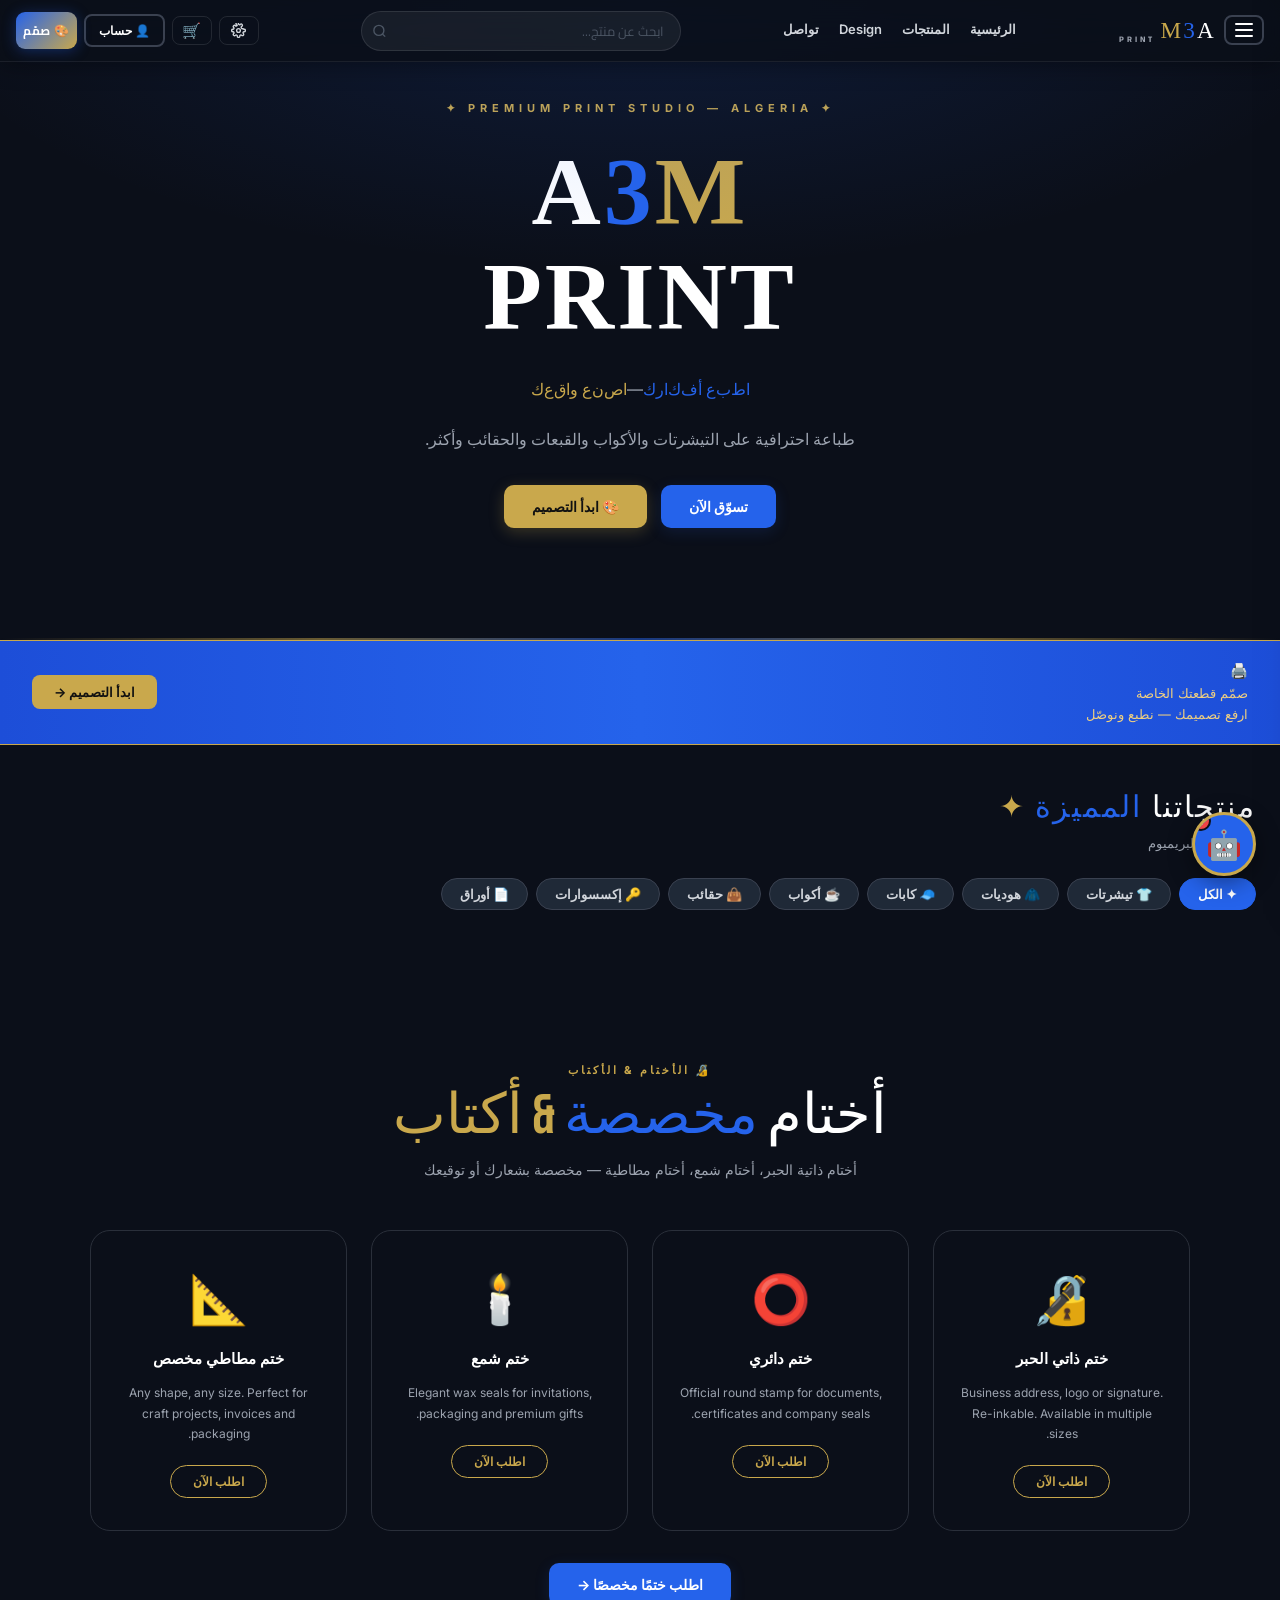
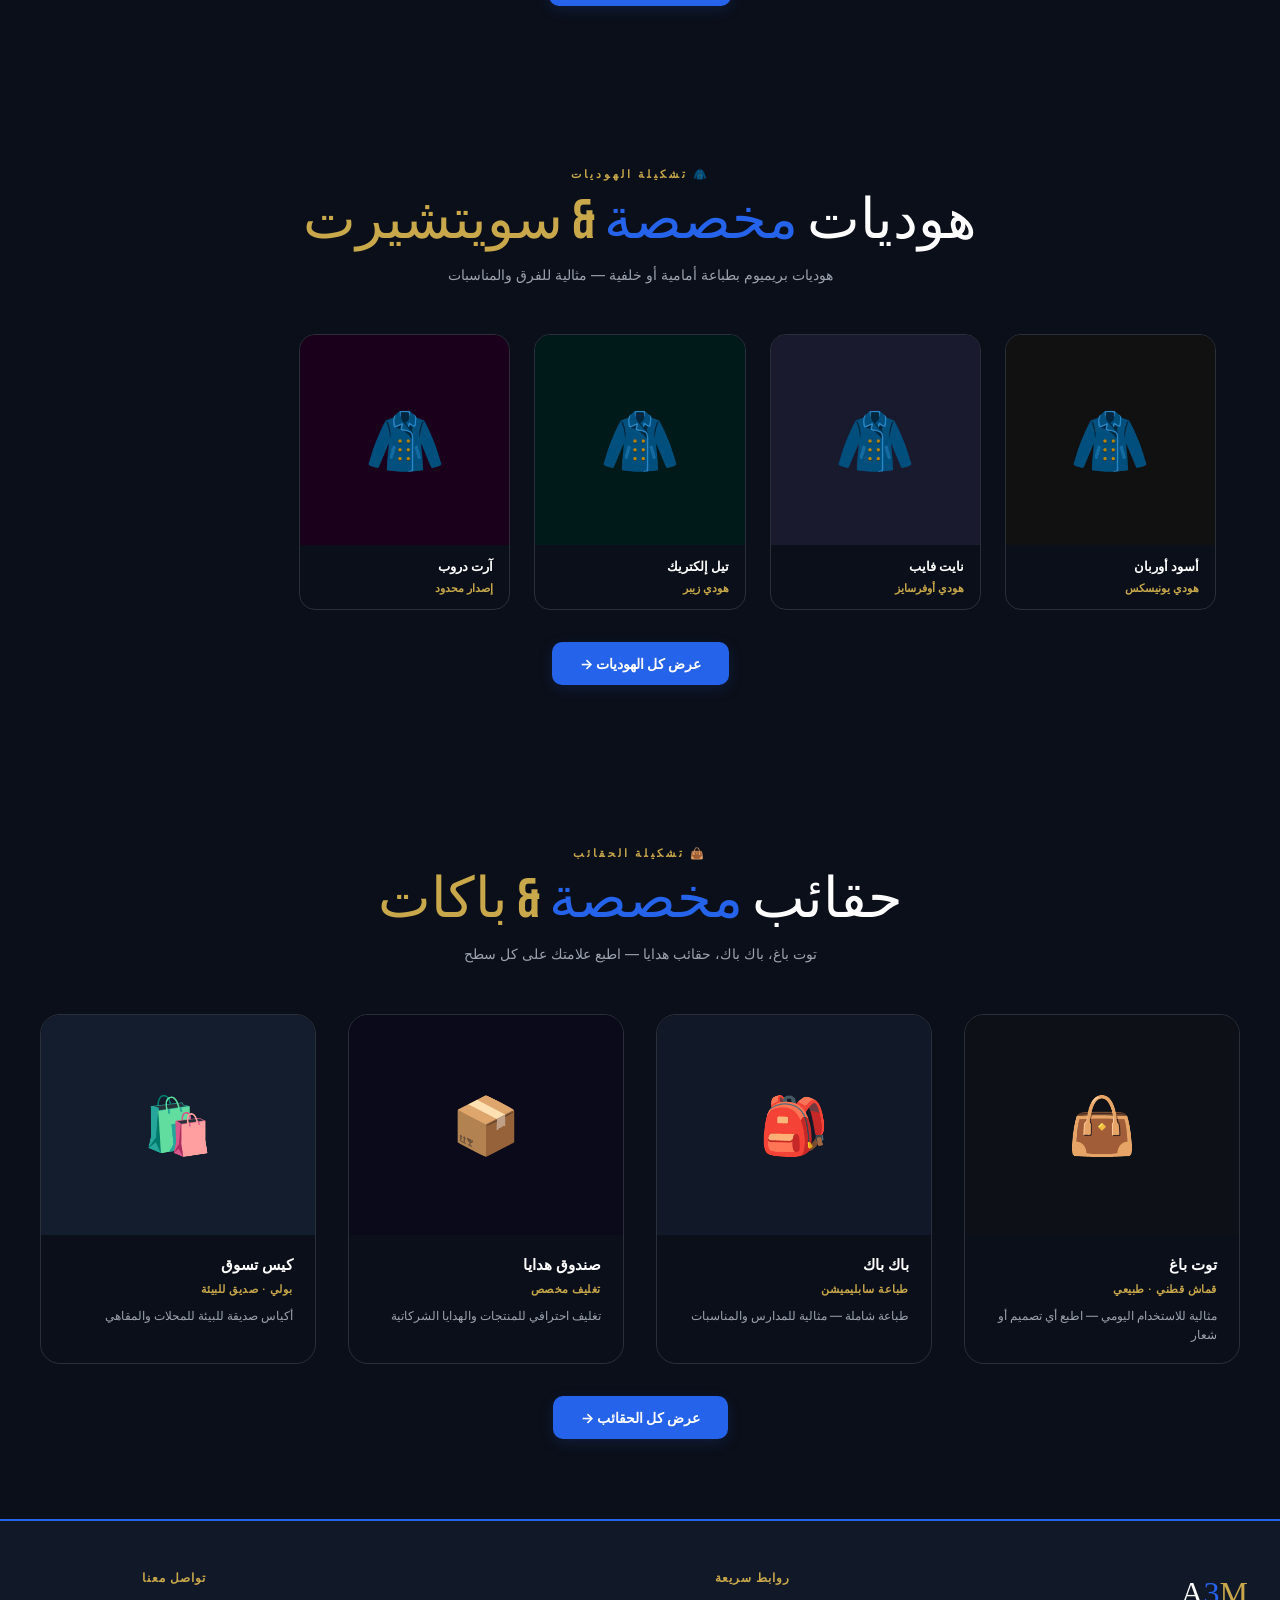
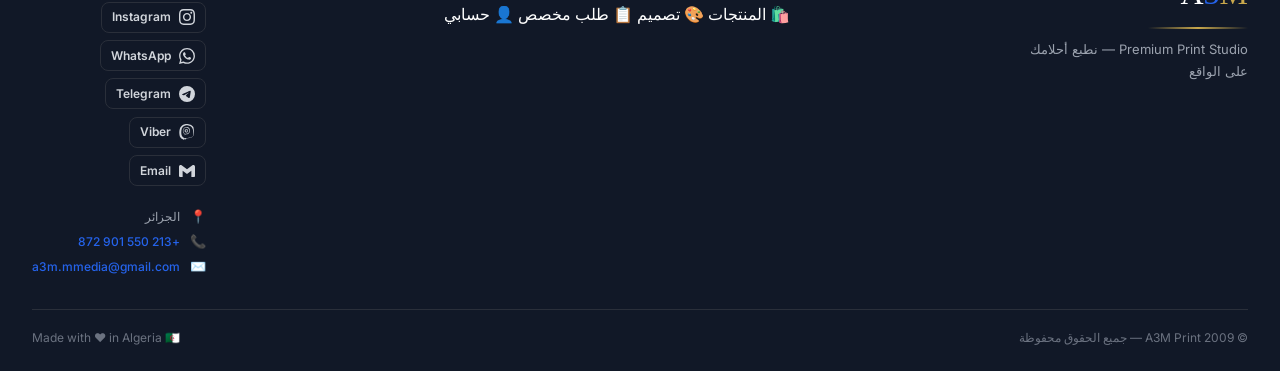
==== V4/index.html @ 3772b7a4 "Add files via upload" ====
<!DOCTYPE html>
<html lang="ar" dir="rtl">
<head>
  <meta charset="UTF-8"/>
  <meta name="viewport" content="width=device-width, initial-scale=1.0"/>
  <meta name="description" content="A3M Print — أفضل مطبعة في الجزائر. طباعة على تيشرتات، أكواب، قبعات، وأكثر."/>
  <meta name="theme-color" content="#0b0f19"/>

  <title>A3M Print — Print Your Ideas</title>

  <!-- Fonts -->
  <link rel="preconnect" href="https://fonts.googleapis.com"/>
  <link rel="preconnect" href="https://fonts.gstatic.com" crossorigin/>
  <link href="https://fonts.googleapis.com/css2?family=Permanent+Marker&family=Cairo:wght@400;600;700;900&family=Inter:wght@400;500;600;700&family=Bebas+Neue&family=Pacifico&family=Dancing+Script:wght@700&family=Orbitron:wght@700&display=swap" rel="stylesheet"/>

  <!-- Styles -->
  <link rel="stylesheet" href="./styles/index.css"/>

  <!-- Critical: apply saved theme before paint to avoid flash -->
  <script>
    (function(){
      var t = localStorage.getItem("a3m_theme") || "blue-dark";
      document.documentElement.className = t;
      document.body && (document.body.className = t);
      document.addEventListener("DOMContentLoaded", function(){
        document.body.className = t;
      });
    })();
  </script>
</head>
<body class="blue-dark">

<!-- ===== OVERLAYS ===== -->
<div class="sidebar-overlay" id="sidebarOverlay" onclick="closeSidebar()"></div>
<div class="cart-overlay"    id="cartOverlay"    onclick="closeCart()"></div>

<div class="ps-overlay" id="psOverlay">
  <div class="ps-topbar">
    <button class="ps-back-home" onclick="closeProductSelector()" title="رجوع للصفحة الرئيسية">
      <svg width="14" height="14" viewBox="0 0 24 24" fill="none" stroke="currentColor" stroke-width="2.5"><path d="M19 12H5M12 5l-7 7 7 7"/></svg>
      رجوع
    </button>
    <div class="ps-logo">A<span class="r">3</span>M Studio</div>
    <div class="ps-breadcrumb" id="psBreadcrumb"></div>
    <button class="ps-close" onclick="closeProductSelector()">✕</button>
  </div>
  <div class="ps-body">

    <!-- SCREEN 0: Mode -->
    <div id="ps-s0" class="ps-screen active">
      <button class="ps-back" onclick="closeProductSelector()">← رجوع للمتجر</button>
      <div class="ps-title">كيف تريد <span>أن تبدأ؟</span></div>
      <div class="ps-sub">اختر طريقتك في التصميم</div>
      <div class="ps-mode-grid">
        <div class="ps-mode-card" onclick="psPickMode('template')">
          <div class="ps-mc-badge">⚡ الأسرع</div>
          <div class="ps-mc-img-wrap">
            <img src="Assets/images/caps/white_cap_model1.jpg" alt="قوالب جاهزة" class="ps-mc-img" onerror="this.style.display='none';this.nextElementSibling.style.display='block'"/>
            <span class="ps-mc-icon ps-mc-icon-fallback" style="display:none">🎨</span>
          </div>
          <div class="ps-mc-title">قوالب جاهزة</div>
          <div class="ps-mc-desc">ابدأ من تصميم احترافي جاهز وخصّصه كيف تريد بسهولة</div>
        </div>
        <div class="ps-mode-card scratch" onclick="psPickMode('scratch')">
          <div class="ps-mc-img-wrap">
            <img src="Assets/images/mugs/white_mug.jpg" alt="من الصفر" class="ps-mc-img" onerror="this.style.display='none';this.nextElementSibling.style.display='block'"/>
            <span class="ps-mc-icon ps-mc-icon-fallback" style="display:none">✏️</span>
          </div>
          <div class="ps-mc-title">من الصفر</div>
          <div class="ps-mc-desc">تحكم كامل بأبعاد اللوحة وكل تفاصيلها — مثل Illustrator</div>
        </div>
      </div>
    </div>

    <!-- SCREEN 1: Category -->
    <div id="ps-s1" class="ps-screen">
      <button class="ps-back" onclick="psGoBack()">← رجوع</button>
      <div class="ps-title" id="ps-s1-title">اختر <span>التصنيف</span></div>
      <div class="ps-sub" id="ps-s1-sub">اختر نوع المنتج الذي تريد تصميمه</div>
      <div class="ps-cat-grid" id="psCatGrid"></div>
    </div>

    <!-- SCREEN 2: Sub-category -->
    <div id="ps-s2" class="ps-screen">
      <button class="ps-back" onclick="psGoBack()">← رجوع</button>
      <div class="ps-title" id="ps-s2-title">اختر <span>النوع</span></div>
      <div class="ps-sub" id="ps-s2-sub"></div>
      <div class="ps-sub-grid" id="psSubGrid"></div>
    </div>

    <!-- SCREEN 3: Stamp sizes -->
    <div id="ps-s3" class="ps-screen">
      <button class="ps-back" onclick="psGoBack()">← رجوع</button>
      <div class="ps-title">اختر <span>حجم الختم</span></div>
      <div class="ps-sub">اختر المقاس المناسب لاحتياجك</div>
      <div class="ps-stamp-grid" id="psStampGrid"></div>
    </div>

    <!-- SCREEN 4: Templates -->
    <div id="ps-s4" class="ps-screen">
      <button class="ps-back" onclick="psGoBack()">← رجوع</button>
      <div class="ps-title">اختر <span>القالب</span></div>
      <div class="ps-sub">اختر قالبًا وخصّصه في المحرر</div>
      <div class="ps-tmpl-grid" id="psTmplGrid"></div>
    </div>

  </div>
</div>

<!-- ══════════════════════════════════════════════
     PROFESSIONAL DESIGNER MODAL (NEW)
══════════════════════════════════════════════ -->

<!-- ===== SCRIPTS ===== -->

<!-- Theme init — قبل كل شيء لتجنب flash -->



<!-- ══════════════════════════════════════════════
     PRODUCT SELECTOR LOGIC
══════════════════════════════════════════════ -->

<!-- ══════════════════════════════════════════════
     DESIGNER ENHANCEMENTS (canvas UX upgrades)
══════════════════════════════════════════════ -->

<!-- ══════════════════════════════════════════════
     EXISTING INLINE HELPERS (theme, lang, etc.) — moved to bottom script block
══════════════════════════════════════════════ -->

<!-- ===== SIDEBAR ===== -->
<div class="sidebar sidebar-left" id="sidebar">
  <div class="sidebar-header">
    <div class="sidebar-logo">A<span class="r">3</span><span class="g">M</span></div>
    <button class="sidebar-close" onclick="closeSidebar()">✕</button>
  </div>
  <div class="sidebar-menu">

    <div class="sidebar-item" onclick="toggleSB(this,'tkhfid')">
      <div class="sidebar-item-header">
        <span>🏷️ <span id="sb-disc">Discounts</span></span>
        <span class="sidebar-arrow">›</span>
      </div>
      <div class="sidebar-sub" id="sub-tkhfid">
        <div class="sidebar-sub-item" onclick="filterAndClose('all')">🔥 <span class="sb-t" data-ar="كل العروض" data-en="All Deals" data-fr="Toutes les offres">All Deals</span></div>
        <div class="sidebar-sub-item" onclick="filterAndClose('tshirt')">👕 <span class="sb-t" data-ar="تيشرتات" data-en="T-Shirts" data-fr="T-Shirts">T-Shirts</span></div>
        <div class="sidebar-sub-item" onclick="filterAndClose('mug')">☕ <span class="sb-t" data-ar="أكواب" data-en="Mugs" data-fr="Tasses">Mugs</span></div>
        <div class="sidebar-sub-item" onclick="filterAndClose('hat')">🧢 <span class="sb-t" data-ar="قبعات" data-en="Caps" data-fr="Casquettes">Caps</span></div>
      </div>
    </div>

    <div class="sidebar-divider"></div>

    <div class="sidebar-item" onclick="toggleSB(this,'excl')">
      <div class="sidebar-item-header">
        <span>⭐ <span class="sb-t" data-ar="حصري" data-en="Exclusive" data-fr="Exclusif">Exclusive</span></span>
        <span class="sidebar-arrow">›</span>
      </div>
      <div class="sidebar-sub" id="sub-excl">
        <div class="sidebar-sub-item" onclick="filterAndClose('hat')">🧢 <span class="sb-t" data-ar="قبعات ذهبية" data-en="Gold Caps" data-fr="Casquettes Or">Gold Caps</span></div>
        <div class="sidebar-sub-item" onclick="filterAndClose('laser')">🔆 <span class="sb-t" data-ar="نقش ليزر" data-en="Laser Engraving" data-fr="Gravure Laser">Laser Engraving</span></div>
        <div class="sidebar-sub-item" onclick="filterAndClose('bag')">👜 <span class="sb-t" data-ar="حقائب بريميوم" data-en="Premium Bags" data-fr="Sacs Premium">Premium Bags</span></div>
      </div>
    </div>

    <div class="sidebar-divider"></div>

    <div class="sidebar-item" onclick="toggleSB(this,'trending')">
      <div class="sidebar-item-header">
        <span>🔥 <span class="sb-t" data-ar="الأكثر مبيعاً" data-en="Trending" data-fr="Tendances">Trending</span></span>
        <span class="sidebar-arrow">›</span>
      </div>
      <div class="sidebar-sub" id="sub-trending">
        <div class="sidebar-sub-item" onclick="filterAndClose('tshirt')">👕 <span class="sb-t" data-ar="تيشرتات رائجة" data-en="Trending T-Shirts" data-fr="T-Shirts Tendance">Trending T-Shirts</span></div>
        <div class="sidebar-sub-item" onclick="filterAndClose('mug')">☕ <span class="sb-t" data-ar="أكواب شهيرة" data-en="Popular Mugs" data-fr="Tasses Populaires">Popular Mugs</span></div>
        <div class="sidebar-sub-item" onclick="filterAndClose('hat')">🧢 <span class="sb-t" data-ar="قبعات موسمية" data-en="Seasonal Caps" data-fr="Casquettes Saisonnières">Seasonal Caps</span></div>
      </div>
    </div>

    <div class="sidebar-divider"></div>

    <div class="sidebar-item" onclick="toggleSB(this,'community')">
      <div class="sidebar-item-header">
        <span>👥 <span class="sb-t" data-ar="المجتمع" data-en="Community" data-fr="Communauté">Community</span></span>
        <span class="sidebar-arrow">›</span>
      </div>
      <div class="sidebar-sub" id="sub-community">
        <div class="sidebar-sub-item" onclick="openAccount()">🎨 <span class="sb-t" data-ar="تصاميمي" data-en="My Designs" data-fr="Mes Créations">My Designs</span></div>
        <div class="sidebar-sub-item" onclick="openAccount()">⭐ <span class="sb-t" data-ar="المصممون المميزون" data-en="Top Designers" data-fr="Top Designers">Top Designers</span></div>
        <div class="sidebar-sub-item" onclick="openAccount()">🏆 <span class="sb-t" data-ar="لوحة المتصدرين" data-en="Leaderboard" data-fr="Classement">Leaderboard</span></div>
      </div>
    </div>

    <div class="sidebar-divider"></div>

    <div class="sidebar-item" onclick="toggleSB(this,'print')">
      <div class="sidebar-item-header">
        <span>🖨️ <span class="sb-t" data-ar="أنواع الطباعة" data-en="Print Types" data-fr="Types d'impression">Print Types</span></span>
        <span class="sidebar-arrow">›</span>
      </div>
      <div class="sidebar-sub" id="sub-print">
        <div class="sidebar-sub-item" onclick="window.location.href='pages/print-types.html'">🌡️ <span class="sb-t" data-ar="طباعة حرارية" data-en="Thermal Transfer" data-fr="Transfert Thermique">Thermal Transfer</span></div>
        <div class="sidebar-sub-item" onclick="window.location.href='pages/print-types.html'">🧵 <span class="sb-t" data-ar="تطريز" data-en="Embroidery" data-fr="Broderie">Embroidery</span></div>
        <div class="sidebar-sub-item" onclick="window.location.href='pages/print-types.html'">🎨 <span class="sb-t" data-ar="صباغة حرارية" data-en="Dye Sublimation" data-fr="Sublimation">Dye Sublimation</span></div>
        <div class="sidebar-sub-item" onclick="window.location.href='pages/print-types.html'">💧 <span class="sb-t" data-ar="DTG" data-en="DTG Direct" data-fr="DTG Direct">DTG Direct</span></div>
        <div class="sidebar-sub-item" onclick="window.location.href='pages/print-types.html'">🖼️ <span class="sb-t" data-ar="سيلك سكرين" data-en="Screen Print" data-fr="Sérigraphie">Screen Print</span></div>
        <div class="sidebar-sub-item" onclick="window.location.href='pages/print-types.html'">🔵 <span class="sb-t" data-ar="UV" data-en="UV Print" data-fr="Impression UV">UV Print</span></div>
        <div class="sidebar-sub-item" onclick="window.location.href='pages/print-types.html'">🔆 <span class="sb-t" data-ar="ليزر" data-en="Laser Engraving" data-fr="Gravure Laser">Laser Engraving</span></div>
        <div class="sidebar-sub-item" onclick="window.location.href='pages/print-types.html'">✂️ <span class="sb-t" data-ar="فينيل" data-en="Vinyl Cut" data-fr="Découpe Vinyle">Vinyl Cut</span></div>
        <div class="sidebar-sub-item" onclick="window.location.href='pages/print-types.html'">📄 <span class="sb-t" data-ar="أوفست" data-en="Offset Print" data-fr="Impression Offset">Offset Print</span></div>
      </div>
    </div>

    <div class="sidebar-divider"></div>

    <div class="sidebar-item" onclick="openOrderForm();closeSidebar()">
      <div class="sidebar-item-header">
        <span>📋 <span id="sb-order">Order Form</span></span>
      </div>
    </div>

    <div class="sidebar-divider"></div>

    <!-- Theme Picker in sidebar -->
    <div class="sidebar-item" onclick="toggleSB(this,'theme')">
      <div class="sidebar-item-header">
        <span>🎨 <span class="sb-t" data-ar="الثيم" data-en="Theme" data-fr="Thème">Theme</span></span>
        <span class="sidebar-arrow">›</span>
      </div>
      <div class="sidebar-sub" id="sub-theme" style="padding:.8rem 1.3rem">
        <div style="font-size:11px;color:var(--txt3);margin-bottom:.5rem;font-weight:700">Color</div>
        <div style="display:flex;gap:.4rem;flex-wrap:wrap;margin-bottom:.7rem">
          <button class="theme-color-btn" style="background:linear-gradient(135deg,#0b0f19,#2563eb)" title="Blue"   onclick="setThemeColor('blue');event.stopPropagation()"></button>
          <button class="theme-color-btn" style="background:linear-gradient(135deg,#1a1510,#b5832a)" title="Beige"  onclick="setThemeColor('beige');event.stopPropagation()"></button>
          <button class="theme-color-btn" style="background:linear-gradient(135deg,#0d0b1a,#7c3aed)" title="Purple" onclick="setThemeColor('purple');event.stopPropagation()"></button>
          <button class="theme-color-btn" style="background:linear-gradient(135deg,#18181b,#c0c0c0)" title="White"  onclick="setThemeColor('white');event.stopPropagation()"></button>
        </div>
        <div style="font-size:11px;color:var(--txt3);margin-bottom:.4rem;font-weight:700">Mode</div>
        <div style="display:flex;gap:.4rem">
          <button class="theme-mode-btn" onclick="setThemeMode('dark');event.stopPropagation()">🌙 Dark</button>
          <button class="theme-mode-btn" onclick="setThemeMode('light');event.stopPropagation()">☀️ Light</button>
        </div>
      </div>
    </div>

  </div>
</div>

<!-- ===== CART PANEL ===== -->
<div class="cart-panel" id="cartPanel">
  <div class="cart-header">
    <h3 id="cartTitle">🛒 Cart</h3>
    <button class="close-btn" onclick="closeCart()">✕</button>
  </div>

  <div class="cart-items" id="cartItems">
    <div class="cart-empty">Cart is empty</div>
  </div>

  <!-- Discount code -->
  <div id="discountSection" style="padding:.8rem 1.2rem;border-top:1px solid var(--border);display:none">
    <div style="font-size:10px;font-weight:700;color:var(--gold);margin-bottom:.5rem;letter-spacing:1px">كود الخصم</div>
    <div class="discount-row">
      <input class="discount-input" id="discountInput" placeholder="ENTER CODE" maxlength="20"/>
      <button class="discount-apply-btn" onclick="applyDiscount()">تطبيق</button>
    </div>
    <div id="discountMsg" style="margin-top:.4rem;font-size:12px"></div>
  </div>

  <div class="cart-footer" id="cartFooter" style="display:none">
    <div class="cart-total">
      <span class="cart-total-label" id="cartTotalLabel">Total</span>
      <span class="cart-total-val"   id="cartTotalVal">0</span>
    </div>
    <button class="checkout-btn" id="checkoutBtn" onclick="goToCheckout()">Checkout →</button>
  </div>
</div>

<!-- ===== NAV ===== -->
<nav class="nav a3m-nav">
  <div class="nav-left">
    <button class="hamburger" onclick="openSidebar()" aria-label="Menu">
      <span></span><span></span><span></span>
    </button>
    <a class="logo a3m-logo" onclick="scrollToTop()" style="cursor:pointer">
      A<span class="r">3</span><span class="g">M</span>
      <small class="logo-sub">PRINT</small>
    </a>
  </div>

  <div class="nav-links">
    <a href="#" id="n-home" onclick="scrollToTop()">Home</a>
    <a href="#products" id="n-products">Products</a>
    <a href="#" onclick="openProductSelector()" id="n-design">Design</a>
    <a href="#" onclick="openOrderForm()" id="n-contact">Contact</a>
  </div>

  <!-- ===== SEARCH BAR ===== -->
  <div class="a3m-search-wrap" id="a3mSearchWrap">
    <input
      class="a3m-search-input"
      id="a3mSearchInput"
      type="search"
      placeholder="ابحث عن منتج..."
      autocomplete="off"
      oninput="a3mSearch(this.value)"
      onfocus="a3mSearchOpen()"
    />
    <span class="a3m-search-icon" id="a3mSearchIcon">
      <svg width="15" height="15" viewBox="0 0 24 24" fill="none" stroke="currentColor" stroke-width="2.2">
        <circle cx="11" cy="11" r="8"/><path d="M21 21l-4.35-4.35"/>
      </svg>
    </span>
    <button class="a3m-search-clear" id="a3mSearchClear" style="display:none" onclick="a3mSearchClear()" title="مسح">
      <svg width="13" height="13" viewBox="0 0 24 24" fill="none" stroke="currentColor" stroke-width="2.5">
        <line x1="18" y1="6" x2="6" y2="18"/><line x1="6" y1="6" x2="18" y2="18"/>
      </svg>
    </button>
    <div class="a3m-srch-dd" id="a3mSrchDd"></div>
  </div>

  <div class="nav-right">

    <!-- ⚙️ Settings button — replaces currency/lang/theme scattered buttons -->
    <button class="a3m-theme-btn" id="navSettingsBtn" onclick="openNavSettings()" title="الإعدادات" style="display:flex;align-items:center;gap:.35rem;padding:.36rem .7rem;font-size:.8rem;font-weight:700;color:var(--txt2);">
      <svg width="15" height="15" viewBox="0 0 24 24" fill="none" stroke="currentColor" stroke-width="2.2" stroke-linecap="round" stroke-linejoin="round"><circle cx="12" cy="12" r="3"/><path d="M19.4 15a1.65 1.65 0 00.33 1.82l.06.06a2 2 0 010 2.83 2 2 0 01-2.83 0l-.06-.06a1.65 1.65 0 00-1.82-.33 1.65 1.65 0 00-1 1.51V21a2 2 0 01-2 2 2 2 0 01-2-2v-.09A1.65 1.65 0 009 19.4a1.65 1.65 0 00-1.82.33l-.06.06a2 2 0 01-2.83-2.83l.06-.06A1.65 1.65 0 004.68 15a1.65 1.65 0 00-1.51-1H3a2 2 0 01-2-2 2 2 0 012-2h.09A1.65 1.65 0 004.6 9a1.65 1.65 0 00-.33-1.82l-.06-.06a2 2 0 012.83-2.83l.06.06A1.65 1.65 0 009 4.68a1.65 1.65 0 001-1.51V3a2 2 0 01-2-2 2 2 0 012-2 2 2 0 012 2v.09a1.65 1.65 0 001 1.51 1.65 1.65 0 001.82-.33l.06-.06a2 2 0 012.83 2.83l-.06.06A1.65 1.65 0 0019.4 9a1.65 1.65 0 001.51 1H21a2 2 0 012 2 2 2 0 01-2 2h-.09a1.65 1.65 0 00-1.51 1z"/></svg>
      <span id="navSettingsBtnLbl" style="display:none">الإعدادات</span>
    </button>

    <button class="a3m-cart-btn" onclick="openCart()" title="Cart">
      🛒<span class="cart-count" id="cartCount" style="display:none">0</span>
    </button>

    <!-- Account btn: goes to profile page if logged in, else opens login modal -->
    <button class="acc-btn" id="accountNavBtn" onclick="goToAccount()" title="Account">
      <span id="accountNavIcon">👤</span>
    </button>

    <button class="a3m-design-btn" onclick="openProductSelector()" id="designNowBtn">
      ✦ Design
    </button>
  </div>
</nav>

<div id="navSettingsOverlay" onclick="closeNavSettings()" style="display:none;position:fixed;inset:0;background:rgba(0,0,0,.5);z-index:1999;backdrop-filter:blur(3px);"></div>

<div id="navSettingsPanel" style="
  position:fixed; top:0; right:-440px; width:min(100vw,400px); height:100vh;
  background:var(--bg2,#111827); border-left:1px solid rgba(255,255,255,.12);
  z-index:2000; transition:right .3s cubic-bezier(.22,1,.36,1);
  display:flex; flex-direction:column; overflow:hidden;
  box-shadow:-8px 0 40px rgba(0,0,0,.5);
">

  <!-- Header -->
  <div style="display:flex;align-items:center;justify-content:space-between;padding:1rem 1.25rem;border-bottom:1px solid rgba(255,255,255,.07);flex-shrink:0;">
    <div style="font-size:16px;font-weight:800;color:#f1f5f9;display:flex;align-items:center;gap:.5rem;">
      <svg width="16" height="16" viewBox="0 0 24 24" fill="none" stroke="#c9a84c" stroke-width="2.2"><circle cx="12" cy="12" r="3"/><path d="M19.4 15a1.65 1.65 0 00.33 1.82l.06.06a2 2 0 010 2.83 2 2 0 01-2.83 0l-.06-.06a1.65 1.65 0 00-1.82-.33 1.65 1.65 0 00-1 1.51V21a2 2 0 01-4 0v-.09A1.65 1.65 0 009 19.4a1.65 1.65 0 00-1.82.33l-.06.06a2 2 0 01-2.83-2.83l.06-.06A1.65 1.65 0 004.68 15a1.65 1.65 0 00-1.51-1H3a2 2 0 010-4h.09A1.65 1.65 0 004.6 9a1.65 1.65 0 00-.33-1.82l-.06-.06a2 2 0 012.83-2.83l.06.06A1.65 1.65 0 009 4.68a1.65 1.65 0 001-1.51V3a2 2 0 014 0v.09a1.65 1.65 0 001 1.51 1.65 1.65 0 001.82-.33l.06-.06a2 2 0 012.83 2.83l-.06.06A1.65 1.65 0 0019.4 9a1.65 1.65 0 001.51 1H21a2 2 0 010 4h-.09a1.65 1.65 0 00-1.51 1z"/></svg>
      <span id="nspTitle">الإعدادات</span>
    </div>
    <button onclick="closeNavSettings()" style="background:none;border:none;color:#4b5563;font-size:20px;cursor:pointer;line-height:1;transition:.15s;padding:2px 6px;border-radius:6px;" onmouseover="this.style.color='#e63946'" onmouseout="this.style.color='#4b5563'">✕</button>
  </div>

  <!-- Scrollable content -->
  <div style="flex:1;overflow-y:auto;padding:1.2rem;scrollbar-width:thin;">

    <!-- Theme Color -->
    <div class="nsp-section">
      <div class="nsp-section-title" id="nspColorTitle">لون الثيم</div>
      <div class="nsp-color-row">
        <div class="nsp-color-dot active" style="background:linear-gradient(135deg,#2563eb,#7c3aed)" data-nsp-color="blue"   onclick="nspPickColor('blue')"   title="أزرق"></div>
        <div class="nsp-color-dot"        style="background:linear-gradient(135deg,#e63946,#c9a84c)" data-nsp-color="red"    onclick="nspPickColor('red')"    title="أحمر"></div>
        <div class="nsp-color-dot"        style="background:linear-gradient(135deg,#7c3aed,#a855f7)" data-nsp-color="purple" onclick="nspPickColor('purple')" title="بنفسجي"></div>
        <div class="nsp-color-dot"        style="background:linear-gradient(135deg,#b5832a,#f5d06a)" data-nsp-color="beige"  onclick="nspPickColor('beige')"  title="ذهبي بيج"></div>
        <div class="nsp-color-dot"        style="background:linear-gradient(135deg,#18181b,#a1a1aa)" data-nsp-color="white"  onclick="nspPickColor('white')"  title="رمادي"></div>
      </div>
    </div>

    <!-- Dark / Light -->
    <div class="nsp-section">
      <div class="nsp-section-title" id="nspModeTitle">وضع العرض</div>
      <div class="nsp-seg">
        <button class="nsp-seg-btn active" id="nspDarkBtn"  onclick="nspPickMode('dark')">🌙 <span id="nspDarkLbl">داكن</span></button>
        <button class="nsp-seg-btn"        id="nspLightBtn" onclick="nspPickMode('light')">☀️ <span id="nspLightLbl">فاتح</span></button>
      </div>
    </div>

    <!-- Language -->
    <div class="nsp-section">
      <div class="nsp-section-title" id="nspLangTitle">اللغة</div>
      <div class="nsp-lang-opt active" data-nsp-lang="ar" onclick="nspPickLang('ar')">
        <span class="flag">🇩🇿</span><span class="lname">العربية</span><span class="chk">✓</span>
      </div>
      <div class="nsp-lang-opt" data-nsp-lang="en" onclick="nspPickLang('en')">
        <span class="flag">🇬🇧</span><span class="lname">English</span><span class="chk">✓</span>
      </div>
      <div class="nsp-lang-opt" data-nsp-lang="fr" onclick="nspPickLang('fr')">
        <span class="flag">🇫🇷</span><span class="lname">Français</span><span class="chk">✓</span>
      </div>
    </div>

    <!-- Currency -->
    <div class="nsp-section">
      <div class="nsp-section-title" id="nspCurrencyTitle">العملة</div>
      <div class="nsp-currency-grid">
        <div class="nsp-cur-opt active" data-nsp-cur="DZD" onclick="nspPickCur('DZD')"><div class="cs">دج</div><div class="cn">دينار جزائري</div></div>
        <div class="nsp-cur-opt"        data-nsp-cur="USD" onclick="nspPickCur('USD')"><div class="cs">$</div><div class="cn">دولار أمريكي</div></div>
        <div class="nsp-cur-opt"        data-nsp-cur="EUR" onclick="nspPickCur('EUR')"><div class="cs">€</div><div class="cn">يورو</div></div>
        <div class="nsp-cur-opt"        data-nsp-cur="GBP" onclick="nspPickCur('GBP')"><div class="cs">£</div><div class="cn">جنيه إسترليني</div></div>
      </div>
    </div>

  </div>

  <!-- Footer: Save -->
  <div style="padding:1rem 1.25rem;border-top:1px solid rgba(255,255,255,.07);flex-shrink:0;">
    <button class="nsp-save-btn" id="nspSaveBtn" onclick="nspSaveAll()">
      <svg width="14" height="14" viewBox="0 0 24 24" fill="none" stroke="currentColor" stroke-width="2.5"><path d="M19 21H5a2 2 0 01-2-2V5a2 2 0 012-2h11l5 5v11a2 2 0 01-2 2z"/><polyline points="17 21 17 13 7 13 7 21"/><polyline points="7 3 7 8 15 8"/></svg>
      <span id="nspSaveLbl">حفظ الإعدادات</span>
    </button>
  </div>
</div>

<!-- ===== HERO ===== -->
<section class="hero" id="heroSection">
  <div class="hero-eyebrow" id="heroEyebrow">✦ Premium Print Studio — Algeria ✦</div>
  <h1 class="hero-h1">A<span class="r">3</span><span class="g">M</span><br>PRINT</h1>
  <div class="hero-tagline-wrap a3m-tagline-wrap">
    <p class="hero-tagline-animated" id="heroTaglineAnimated" style="display:none">
      <span class="tagline-word">اطبع</span>
      <span class="tagline-word accent-word">أفكارك</span>
      <span class="tagline-sep">—</span>
      <span class="tagline-word">اصنع</span>
      <span class="tagline-word gold-word">واقعك</span>
    </p>
    <!-- Rotating taglines for EN/FR -->
    <div class="hero-rotating-taglines" id="heroTaglineEn">
      <span class="rotating-line active" id="rt-0">
        <span class="tagline-char">I</span><span class="tagline-char">n</span><span class="tagline-char">k</span><span class="tagline-char"> </span><span class="tagline-char">y</span><span class="tagline-char">o</span><span class="tagline-char">u</span><span class="tagline-char">r</span><span class="tagline-char"> </span><span class="tagline-char accent-char">v</span><span class="tagline-char accent-char">i</span><span class="tagline-char accent-char">s</span><span class="tagline-char accent-char">i</span><span class="tagline-char accent-char">o</span><span class="tagline-char accent-char">n</span><span class="tagline-sep"> — </span><span class="tagline-char gold-char">w</span><span class="tagline-char gold-char">e</span><span class="tagline-char gold-char">a</span><span class="tagline-char gold-char">r</span><span class="tagline-char gold-char"> </span><span class="tagline-char gold-char">y</span><span class="tagline-char gold-char">o</span><span class="tagline-char gold-char">u</span><span class="tagline-char gold-char">r</span><span class="tagline-char gold-char"> </span><span class="tagline-char gold-char">s</span><span class="tagline-char gold-char">t</span><span class="tagline-char gold-char">o</span><span class="tagline-char gold-char">r</span><span class="tagline-char gold-char">y</span>
      </span>
      <span class="rotating-line" id="rt-1">
        <span class="tagline-char">P</span><span class="tagline-char">r</span><span class="tagline-char">i</span><span class="tagline-char">n</span><span class="tagline-char">t</span><span class="tagline-char"> </span><span class="tagline-char accent-char">y</span><span class="tagline-char accent-char">o</span><span class="tagline-char accent-char">u</span><span class="tagline-char accent-char">r</span><span class="tagline-char accent-char"> </span><span class="tagline-char accent-char">i</span><span class="tagline-char accent-char">d</span><span class="tagline-char accent-char">e</span><span class="tagline-char accent-char">a</span><span class="tagline-char accent-char">s</span><span class="tagline-sep"> — </span><span class="tagline-char gold-char">m</span><span class="tagline-char gold-char">a</span><span class="tagline-char gold-char">k</span><span class="tagline-char gold-char">e</span><span class="tagline-char gold-char"> </span><span class="tagline-char gold-char">t</span><span class="tagline-char gold-char">h</span><span class="tagline-char gold-char">e</span><span class="tagline-char gold-char">m</span><span class="tagline-char gold-char"> </span><span class="tagline-char gold-char">r</span><span class="tagline-char gold-char">e</span><span class="tagline-char gold-char">a</span><span class="tagline-char gold-char">l</span>
      </span>
      <span class="rotating-line" id="rt-2">
        <span class="tagline-char">P</span><span class="tagline-char">r</span><span class="tagline-char">i</span><span class="tagline-char">n</span><span class="tagline-char">t</span><span class="tagline-char"> </span><span class="tagline-char accent-char">u</span><span class="tagline-char accent-char">r</span><span class="tagline-char accent-char"> </span><span class="tagline-char accent-char">b</span><span class="tagline-char accent-char">r</span><span class="tagline-char accent-char">a</span><span class="tagline-char accent-char">n</span><span class="tagline-char accent-char">d</span><span class="tagline-sep"> — </span><span class="tagline-char gold-char">o</span><span class="tagline-char gold-char">w</span><span class="tagline-char gold-char">n</span><span class="tagline-char gold-char"> </span><span class="tagline-char gold-char">y</span><span class="tagline-char gold-char">o</span><span class="tagline-char gold-char">u</span><span class="tagline-char gold-char">r</span><span class="tagline-char gold-char"> </span><span class="tagline-char gold-char">s</span><span class="tagline-char gold-char">t</span><span class="tagline-char gold-char">y</span><span class="tagline-char gold-char">l</span><span class="tagline-char gold-char">e</span>
      </span>
      <span class="rotating-line" id="rt-3">
        <span class="tagline-char">W</span><span class="tagline-char">e</span><span class="tagline-char">a</span><span class="tagline-char">r</span><span class="tagline-char"> </span><span class="tagline-char accent-char">y</span><span class="tagline-char accent-char">o</span><span class="tagline-char accent-char">u</span><span class="tagline-char accent-char">r</span><span class="tagline-char accent-char"> </span><span class="tagline-char accent-char">s</span><span class="tagline-char accent-char">t</span><span class="tagline-char accent-char">o</span><span class="tagline-char accent-char">r</span><span class="tagline-char accent-char">y</span><span class="tagline-sep"> — </span><span class="tagline-char gold-char">b</span><span class="tagline-char gold-char">o</span><span class="tagline-char gold-char">l</span><span class="tagline-char gold-char">d</span><span class="tagline-char gold-char"> </span><span class="tagline-char gold-char">&</span><span class="tagline-char gold-char"> </span><span class="tagline-char gold-char">u</span><span class="tagline-char gold-char">n</span><span class="tagline-char gold-char">s</span><span class="tagline-char gold-char">t</span><span class="tagline-char gold-char">o</span><span class="tagline-char gold-char">p</span><span class="tagline-char gold-char">p</span><span class="tagline-char gold-char">a</span><span class="tagline-char gold-char">b</span><span class="tagline-char gold-char">l</span><span class="tagline-char gold-char">e</span>
      </span>
    </div>
  </div>
  <p class="hero-sub a3m-hero-sub" id="heroSub">Professional printing on T-Shirts, Mugs, Caps, Bags and more.</p>
  <div class="hero-btns">
    <button class="btn-primary" id="shopNowBtn"
      onclick="document.getElementById('products').scrollIntoView({behavior:'smooth'})">
      Shop Now
    </button>
    <button class="btn-gold" id="startDesignBtn" onclick="openProductSelector()">
      🎨 Start Designing
    </button>
  </div>
</section>

<!-- Design Banner -->
<div class="design-banner">
  <div class="design-banner-text" id="bannerMain">
    🖨️ <span id="bannerTitle">Design your own piece — completely custom</span>
    <span id="bannerSub">Upload your design or type your text — we print &amp; deliver professionally</span>
  </div>
  <button class="design-btn" id="startDesignBtn2" onclick="openProductSelector()">Start Designing →</button>
</div>

<!-- ===== PRODUCTS SECTION ===== -->
<section class="section" id="products">
  <div class="section-title" id="sectionTitle">
    Our <span class="r">Premium</span> <span class="g">Collection ✦</span>
  </div>
  <div class="section-sub" id="sectionSub">The Premium Collection</div>

  <!-- Category filter -->
  <div class="categories">
    <button class="cat-btn active" id="c-all"    onclick="filterCat('all',this)">✦ All</button>
    <button class="cat-btn"        id="c-tshirt" onclick="filterCat('tshirt',this)">👕 T-Shirts</button>
    <button class="cat-btn"        id="c-hoodie" onclick="filterCat('hoodie',this)">🧥 Hoodies</button>
    <button class="cat-btn"        id="c-hat"    onclick="filterCat('hat',this)">🧢 Caps</button>
    <button class="cat-btn"        id="c-mug"    onclick="filterCat('mug',this)">☕ Mugs</button>
    <button class="cat-btn"        id="c-bag"    onclick="filterCat('bag',this)">👜 Bags</button>
    <button class="cat-btn"        id="c-laser"  onclick="filterCat('laser',this)">🔑 Accessories</button>
    <button class="cat-btn"        id="c-paper"  onclick="filterCat('paper',this)">📄 Paper</button>
  </div>

  <!-- Products grid (filled by cart.js) -->
  <div class="products-grid" id="grid"></div>

  <!-- Paper section -->
  <div id="paperSection" style="display:none">
    <p id="paperSub" style="font-size:13px;color:var(--txt3);margin-bottom:1rem">
      Choose Print Size
    </p>
    <div class="paper-grid" id="paperGrid"></div>
  </div>
</section>

<!-- ===== STAMPS SHOWCASE ===== -->
<section class="showcase-section" id="stampsShowcase">
  <div class="showcase-header">
    <div class="showcase-label" id="stampsLabel">🔏 STAMPS & SEALS</div>
    <div class="showcase-title" id="stampsSTitle">Custom <span class="r">Stamps</span> <span class="g">& Seals</span></div>
    <div class="showcase-sub" id="stampsSSub">Self-inking stamps, wax seals, rubber stamps — personalized with your logo, signature or text for professional branding</div>
  </div>
  <div class="stamps-grid">
    <div class="stamp-card">
      <div class="stamp-icon">🔏</div>
      <div class="stamp-name" id="st1n">Self-Inking Stamp</div>
      <div class="stamp-desc" id="st1d">Business address, logo or signature. Re-inkable. Available in multiple sizes.</div>
      <button class="stamp-btn stamp-btn-i18n" onclick="openOrderForm()">Order Now</button>
    </div>
    <div class="stamp-card">
      <div class="stamp-icon">⭕</div>
      <div class="stamp-name" id="st2n">Round Seal Stamp</div>
      <div class="stamp-desc" id="st2d">Official round stamp for documents, certificates and company seals.</div>
      <button class="stamp-btn" onclick="openOrderForm()">Order Now</button>
    </div>
    <div class="stamp-card">
      <div class="stamp-icon">🕯️</div>
      <div class="stamp-name" id="st3n">Wax Seal Stamp</div>
      <div class="stamp-desc" id="st3d">Elegant wax seals for invitations, packaging and premium gifts.</div>
      <button class="stamp-btn" onclick="openOrderForm()">Order Now</button>
    </div>
    <div class="stamp-card">
      <div class="stamp-icon">📐</div>
      <div class="stamp-name" id="st4n">Custom Rubber Stamp</div>
      <div class="stamp-desc" id="st4d">Any shape, any size. Perfect for craft projects, invoices and packaging.</div>
      <button class="stamp-btn" onclick="openOrderForm()">Order Now</button>
    </div>
  </div>
  <div style="text-align:center;margin-top:2rem">
    <button class="btn-primary" onclick="openOrderForm()">Request a Custom Stamp →</button>
  </div>
</section>

<!-- ===== HOODIES SHOWCASE ===== -->
<section class="showcase-section showcase-alt" id="hoodiesShowcase">
  <div class="showcase-header">
    <div class="showcase-label" id="hoodiesLabel">🧥 HOODIES COLLECTION</div>
    <div class="showcase-title" id="hoodiesSTitle">Custom <span class="r">Hoodies</span> <span class="g">& Sweats</span></div>
    <div class="showcase-sub" id="hoodiesSSub">Premium hoodies with full-front, back or sleeve print — perfect for teams, events and street fashion</div>
  </div>
  <div class="caps-gallery">
    <div class="cap-card" onclick="filterCat('hoodie', document.getElementById('c-hoodie')); document.getElementById('products').scrollIntoView({behavior:'smooth'})">
      <div class="cap-img-wrap" style="background:#111;display:flex;align-items:center;justify-content:center;font-size:4rem">🧥</div>
      <div class="cap-info"><span class="cap-name" id="h1n">Urban Black</span><span class="cap-tag" id="h1t">Unisex Hoodie</span></div>
    </div>
    <div class="cap-card" onclick="filterCat('hoodie', document.getElementById('c-hoodie')); document.getElementById('products').scrollIntoView({behavior:'smooth'})">
      <div class="cap-img-wrap" style="background:#1a1a2e;display:flex;align-items:center;justify-content:center;font-size:4rem">🧥</div>
      <div class="cap-info"><span class="cap-name" id="h2n">Night Vibe</span><span class="cap-tag" id="h2t">Oversized Hoodie</span></div>
    </div>
    <div class="cap-card" onclick="filterCat('hoodie', document.getElementById('c-hoodie')); document.getElementById('products').scrollIntoView({behavior:'smooth'})">
      <div class="cap-img-wrap" style="background:#001a1a;display:flex;align-items:center;justify-content:center;font-size:4rem">🧥</div>
      <div class="cap-info"><span class="cap-name" id="h3n">Electric Teal</span><span class="cap-tag" id="h3t">Zip-Up Hoodie</span></div>
    </div>
    <div class="cap-card" onclick="filterCat('hoodie', document.getElementById('c-hoodie')); document.getElementById('products').scrollIntoView({behavior:'smooth'})">
      <div class="cap-img-wrap" style="background:#1a001a;display:flex;align-items:center;justify-content:center;font-size:4rem">🧥</div>
      <div class="cap-info"><span class="cap-name" id="h4n">Art Drop</span><span class="cap-tag" id="h4t">Limited Edition</span></div>
    </div>
  </div>
  <div style="text-align:center;margin-top:2rem">
    <button class="btn-primary" id="hoodiesViewAll" onclick="filterCat('hoodie', document.getElementById('c-hoodie')); document.getElementById('products').scrollIntoView({behavior:'smooth'})">View All Hoodies →</button>
  </div>
</section>

<!-- ===== BAGS SHOWCASE ===== -->
<section class="showcase-section" id="bagsShowcase">
  <div class="showcase-header">
    <div class="showcase-label" id="bagsLabel">👜 BAGS COLLECTION</div>
    <div class="showcase-title" id="bagsSTitle">Custom <span class="r">Bags</span> <span class="g">& Packs</span></div>
    <div class="showcase-sub" id="bagsSSub">Tote bags, backpacks, and packaging — print your brand, logo or artwork on every surface</div>
  </div>
  <div class="mugs-gallery">
    <div class="mug-card" onclick="filterCat('bag', document.getElementById('c-bag')); document.getElementById('products').scrollIntoView({behavior:'smooth'})">
      <div class="mug-img-wrap" style="background:#0d1117;display:flex;align-items:center;justify-content:center;font-size:3.5rem">👜</div>
      <div class="mug-info">
        <span class="mug-name" id="b1n">Tote Bag</span>
        <span class="mug-tag" id="b1t">Cotton Canvas · Natural</span>
        <span class="mug-desc" id="b1d">Perfect for everyday use — print any design or logo</span>
      </div>
    </div>
    <div class="mug-card" onclick="filterCat('bag', document.getElementById('c-bag')); document.getElementById('products').scrollIntoView({behavior:'smooth'})">
      <div class="mug-img-wrap" style="background:#111827;display:flex;align-items:center;justify-content:center;font-size:3.5rem">🎒</div>
      <div class="mug-info">
        <span class="mug-name" id="b2n">Backpack</span>
        <span class="mug-tag" id="b2t">Sublimation Print</span>
        <span class="mug-desc" id="b2d">Full-coverage print — ideal for schools and events</span>
      </div>
    </div>
    <div class="mug-card" onclick="filterCat('bag', document.getElementById('c-bag')); document.getElementById('products').scrollIntoView({behavior:'smooth'})">
      <div class="mug-img-wrap" style="background:#0a0a1a;display:flex;align-items:center;justify-content:center;font-size:3.5rem">📦</div>
      <div class="mug-info">
        <span class="mug-name" id="b3n">Gift Box</span>
        <span class="mug-tag" id="b3t">Custom Packaging</span>
        <span class="mug-desc" id="b3d">Branded packaging for products and corporate gifts</span>
      </div>
    </div>
    <div class="mug-card" onclick="filterCat('bag', document.getElementById('c-bag')); document.getElementById('products').scrollIntoView({behavior:'smooth'})">
      <div class="mug-img-wrap" style="background:#141d2e;display:flex;align-items:center;justify-content:center;font-size:3.5rem">🛍️</div>
      <div class="mug-info">
        <span class="mug-name" id="b4n">Shopping Bag</span>
        <span class="mug-tag" id="b4t">Non-Woven · Eco</span>
        <span class="mug-desc" id="b4d">Eco-friendly bags for retail, cafés and events</span>
      </div>
    </div>
  </div>
  <div style="text-align:center;margin-top:2rem">
    <button class="btn-primary" id="bagsViewAll" onclick="filterCat('bag', document.getElementById('c-bag')); document.getElementById('products').scrollIntoView({behavior:'smooth'})">View All Bags →</button>
  </div>
</section>

<!-- ===== PRODUCT MODAL (full page) ===== -->
<div class="prod-modal" id="prodModal">
  <div class="prod-page-box">
    <div class="prod-page-header">
      <button class="prod-page-back" onclick="closeProdModal()">← رجوع</button>
      <div class="prod-page-brand" id="modalHeadTitle">تفاصيل المنتج</div>
      <div></div>
    </div>
    <div class="prod-page-body">
      <!-- Gallery -->
      <div class="prod-gallery">
        <div class="prod-main-img-wrap">
          <div class="prod-main-img" id="modalImg" style="font-size:6rem">👕</div>
        </div>
        <div class="prod-thumbs" id="modalThumbs"></div>
      </div>
      <!-- Info -->
      <div class="prod-info-col">
        <div class="prod-page-title" id="modalTitle">Product</div>
        <div class="prod-page-sub"   id="modalSub"></div>
        <div class="prod-stars-row">
          <span class="prod-stars">★★★★★</span>
          <span class="prod-review-count">(24 تقييم)</span>
        </div>
        <div class="prod-price-box">
          <span class="prod-page-price" id="modalPrice">0 دج</span>
          <span class="prod-page-old"   id="modalOld"></span>
          <span class="prod-page-disc"  id="modalDisc"></span>
        </div>
        <div class="prod-page-desc" id="modalDesc"></div>

        <!-- Sizes -->
        <div id="sizesWrap" style="display:none">
          <div class="prod-option-label" id="sizeLabel">المقاس</div>
          <div class="sizes-row" id="sizesRow"></div>
        </div>

        <!-- Qty -->
        <div>
          <div class="prod-option-label" id="qtyLabelM">الكمية</div>
          <div class="prod-qty-row">
            <button class="modal-qty-btn" onclick="changeModalQty(-1)">−</button>
            <span class="modal-qty-val" id="modalQty">1</span>
            <button class="modal-qty-btn" onclick="changeModalQty(1)">+</button>
          </div>
        </div>

        <!-- Total -->
        <div class="prod-total-box">
          <span class="prod-total-lbl" id="totalLabel">المجموع</span>
          <span class="prod-total-val" id="modalTotalVal">0 دج</span>
        </div>

        <button class="prod-cart-btn" id="modalAddBtn" onclick="addToCartFromModal()">
          🛒 أضف للسلة
        </button>
        <button class="prod-design-btn" onclick="closeProdModal();openProductSelector()">
          🎨 صمّم هذا المنتج
        </button>
      </div>
    </div>
  </div>
</div>

<!-- ===== CANVAS DESIGNER ===== -->
<div class="designer-modal" id="designerModal">
  <div class="designer-topbar">
    <div class="designer-topbar-left">
      <!-- شعار يرجع للصفحة الرئيسية -->
      <span class="designer-topbar-logo" onclick="closeDesigner()" title="رجوع للصفحة الرئيسية" style="cursor:pointer;transition:.18s;" onmouseover="this.style.opacity='.65'" onmouseout="this.style.opacity='1'">A<span class="r">3</span><span class="g">M</span></span>
      <span class="designer-topbar-title" id="topbarTitle">Design Studio</span>
    </div>
    <div class="designer-topbar-right">
      <!-- ── Live Price Counter ── -->
      <div id="ds-price-box" title="5$ أساسي + 0.5$ لكل عنصر + مكافأة الحجم" style="display:flex;align-items:center;gap:.45rem;background:linear-gradient(135deg,#0f172a,#1a1a2e);border:1px solid #c9a84c55;border-radius:12px;padding:5px 13px;cursor:help;flex-shrink:0;">
        <span style="font-size:10px;color:#6b7280;font-family:'Cairo',sans-serif;">السعر</span>
        <span id="ds-price-val" style="font-size:16px;font-weight:900;font-family:'Cairo',sans-serif;color:#c9a84c;min-width:56px;text-align:center;transition:transform .18s;">5.00$</span>
        <span style="font-size:9px;color:#374151;font-family:'Cairo',sans-serif;">تقديري</span>
      </div>
      <!-- ── Product selector ── -->
      <select class="d-select" id="canvasProduct" onchange="changeProduct()" style="width:auto;padding:5px 8px">
        <option value="tshirt">👕 تيشرت</option>
        <option value="mug">☕ كوب</option>
        <option value="hat">🧢 قبعة</option>
        <option value="bag">🎒 حقيبة</option>
        <option value="paper">📄 ورقة</option>
      </select>
      <button class="d-btn d-btn-outline" onclick="undoAction()">↩ تراجع</button>
      <button class="d-btn d-btn-outline" onclick="clearCanvas()">🗑 مسح</button>
      <!-- ── زر المسطرة ── -->
      <button class="d-btn d-btn-outline active-tool-btn" id="dsRulerBtn" onclick="toggleRulers()" title="إظهار/إخفاء المسطرة" style="font-size:13px;padding:5px 10px;">
        📏
      </button>
      <!-- ── زر 3D Preview ── -->
      <button class="d-btn ds-3d-btn" onclick="open3DViewer()" title="معاينة ثلاثية الأبعاد" style="background:linear-gradient(135deg,#7c3aed22,#c9a84c11)!important;border-color:#7c3aed66!important;color:#c9a84c!important;font-weight:800;">
        <svg width="13" height="13" viewBox="0 0 24 24" fill="none" stroke="currentColor" stroke-width="2.2" style="vertical-align:middle;margin-left:3px"><path d="M21 16V8a2 2 0 00-1-1.73l-7-4a2 2 0 00-2 0l-7 4A2 2 0 003 8v8a2 2 0 001 1.73l7 4a2 2 0 002 0l7-4A2 2 0 0021 16z"/><polyline points="3.27 6.96 12 12.01 20.73 6.96"/><line x1="12" y1="22.08" x2="12" y2="12"/></svg>
        3D
      </button>
      <button class="d-btn d-btn-gold"   onclick="downloadDesign()">⬇ تحميل</button>
      <button class="d-btn d-btn-accent" onclick="saveToCart()">🛒 أضف للسلة</button>
      <button class="d-btn d-btn-outline" onclick="openOrderFromDesign()">📋 اطلب</button>
      <!-- ── زر رجوع / إغلاق ── -->
      <button class="d-btn d-btn-outline" onclick="closeDesigner()" title="رجوع للصفحة الرئيسية" style="display:flex;align-items:center;gap:.3rem;border-color:rgba(255,255,255,.15)!important;">
        <svg width="13" height="13" viewBox="0 0 24 24" fill="none" stroke="currentColor" stroke-width="2.5"><path d="M19 12H5M12 5l-7 7 7 7"/></svg>
        رجوع
      </button>
    </div>
  </div>

  <div class="designer-workspace">
    <!-- Tools -->
    <div class="d-tools">
      <button class="d-tool-btn active" id="tool-select" onclick="setTool('select')" title="تحديد">
        <span class="icon">↖</span><span class="lbl">Select</span>
      </button>
      <button class="d-tool-btn" id="tool-text" onclick="setTool('text')" title="نص">
        <span class="icon">T</span><span class="lbl">Text</span>
      </button>
      <button class="d-tool-btn" id="tool-rect" onclick="setTool('rect')" title="مستطيل">
        <span class="icon">▭</span><span class="lbl">Rect</span>
      </button>
      <button class="d-tool-btn" id="tool-circle" onclick="setTool('circle')" title="دائرة">
        <span class="icon">○</span><span class="lbl">Circle</span>
      </button>
      <button class="d-tool-btn" id="tool-triangle" onclick="setTool('triangle')" title="مثلث">
        <span class="icon">△</span><span class="lbl">Tri</span>
      </button>
    </div>

    <!-- Canvas -->
    <div class="d-canvas-wrap">
      <canvas id="designCanvas" width="500" height="500"></canvas>
      <div id="ds-canvas-tip"></div>
    </div>

    <!-- Right panel -->
    <div class="d-panel">
      <!-- Text Options -->
      <div class="d-panel-section">
        <div class="d-panel-title">نص</div>
        <div class="d-row">
          <input class="d-input" id="txtContent" placeholder="اكتب هنا..." oninput="syncSelected()"/>
        </div>
        <div class="d-row">
          <span class="d-label">حجم</span>
          <input class="d-input" id="txtSize" type="number" value="40" min="8" max="200" style="width:60px" oninput="document.getElementById('txtSzVal').textContent=this.value;syncSelected()"/>
          <span id="txtSzVal" style="font-size:11px;color:#666;min-width:26px">40</span>
        </div>
        <div class="d-row">
          <span class="d-label">خط</span>
          <select class="d-select" id="txtFont" onchange="syncSelected()">
            <option value="Inter">Inter</option>
            <option value="Permanent Marker">Permanent Marker</option>
            <option value="Bebas Neue">Bebas Neue</option>
            <option value="Pacifico">Pacifico</option>
            <option value="Dancing Script">Dancing Script</option>
            <option value="Orbitron">Orbitron</option>
          </select>
        </div>
        <div class="d-row">
          <span class="d-label">لون</span>
          <input class="d-color" id="txtColor" type="color" value="#ffffff" oninput="syncSelected()"/>
          <div style="display:flex;gap:2px;flex:1">
            <button class="d-small-btn" onclick="setTxtAlign('left')">←</button>
            <button class="d-small-btn" onclick="setTxtAlign('center')">≡</button>
            <button class="d-small-btn" onclick="setTxtAlign('right')">→</button>
          </div>
        </div>
        <button class="d-btn d-btn-accent" style="width:100%;margin-top:.3rem" onclick="addText()">+ إضافة نص</button>
      </div>

      <!-- Shapes -->
      <div class="d-panel-section">
        <div class="d-panel-title">أشكال</div>
        <div class="d-row">
          <span class="d-label">تعبئة</span>
          <input class="d-color" id="shapeFill"   type="color" value="#7c3aed" oninput="syncSelected()"/>
          <span class="d-label">حدود</span>
          <input class="d-color" id="shapeStroke" type="color" value="#c9a84c" oninput="syncSelected()"/>
        </div>
        <div class="d-row">
          <span class="d-label">سُمك</span>
          <input class="d-input" id="strokeW" type="number" value="2" min="0" max="20" style="width:55px" oninput="syncSelected()"/>
          <span class="d-label">شفافية</span>
          <input class="d-input" id="shapeOpacity" type="number" value="100" min="0" max="100" style="width:55px" oninput="document.getElementById('opVal').textContent=this.value;syncSelected()"/>
          <span id="opVal" style="font-size:11px;color:#666;min-width:24px">100</span>
        </div>
        <div class="d-row">
          <button class="d-small-btn" onclick="addShape('rect')">▭ مستطيل</button>
          <button class="d-small-btn" onclick="addShape('circle')">○ دائرة</button>
          <button class="d-small-btn" onclick="addShape('triangle')">△ مثلث</button>
        </div>
      </div>

      <!-- Transform -->
      <div class="d-panel-section">
        <div class="d-panel-title">تحويل</div>
        <div class="d-row">
          <span class="d-label">X</span>
          <input class="d-input" id="objX" type="number" value="250" style="width:60px" onchange="applyTransform()"/>
          <span class="d-label">Y</span>
          <input class="d-input" id="objY" type="number" value="250" style="width:60px" onchange="applyTransform()"/>
        </div>
        <div class="d-row">
          <span class="d-label">عرض</span>
          <input class="d-input" id="objW" type="number" value="150" style="width:60px" onchange="applyTransform()"/>
          <span class="d-label">ارتفاع</span>
          <input class="d-input" id="objH" type="number" value="80"  style="width:60px" onchange="applyTransform()"/>
        </div>
        <!-- Size Info in real units -->
        <div id="ds-size-info" style="display:flex;gap:.35rem;align-items:center;background:#0f172a;border:1px solid #1e293b;border-radius:8px;padding:5px 8px;font-size:11px;margin-top:.3rem;flex-wrap:wrap;">
          <span style="color:#4b5563;">📐</span>
          <span style="color:#6b7280;">cm:</span>
          <span id="ds-size-cm" style="color:#c9a84c;font-weight:700;font-family:'Cairo',sans-serif;">—</span>
          <span style="color:#252540;margin:0 2px;">|</span>
          <span style="color:#6b7280;">mm:</span>
          <span id="ds-size-mm" style="color:#7c3aed;font-weight:700;">—</span>
          <span style="color:#252540;margin:0 2px;">|</span>
          <span style="color:#6b7280;">px:</span>
          <span id="ds-size-px" style="color:#94a3b8;font-weight:600;">—</span>
        </div>
        <div class="d-row">
          <span class="d-label">دوران</span>
          <input class="d-input" id="objRot" type="number" value="0" min="-180" max="180" style="width:60px" onchange="applyTransform()"/>
          <span id="rotVal" style="font-size:11px;color:#666;min-width:32px">0°</span>
        </div>
        <div class="d-row">
          <button class="d-small-btn" onclick="flipH()">↔ قلب أفقي</button>
          <button class="d-small-btn" onclick="flipV()">↕ قلب رأسي</button>
        </div>
        <div class="d-row" style="margin-top:.3rem">
          <button class="d-small-btn" onclick="bringForward()">⬆ للأمام</button>
          <button class="d-small-btn" onclick="sendBackward()">⬇ للخلف</button>
        </div>
        <div class="d-row" style="margin-top:.3rem">
          <button class="d-small-btn" onclick="duplicateSelected()">⊕ نسخ</button>
          <button class="d-small-btn red" onclick="deleteSelected()">✕ حذف</button>
        </div>
      </div>

      <!-- Background -->
      <div class="d-panel-section">
        <div class="d-panel-title">الخلفية</div>
        <div class="d-row">
          <span class="d-label">لون</span>
          <input class="d-color" id="bgColor" type="color" value="#ffffff"/>
        </div>
      </div>

      <!-- Upload -->
      <div class="d-panel-section">
        <div class="d-panel-title">صورة</div>
        <div class="upload-zone" onclick="document.getElementById('imgUpload').click()">
          <p>📁 اضغط لرفع صورة</p>
          <input type="file" id="imgUpload" accept="image/*" style="display:none" onchange="uploadImage(event)"/>
        </div>
      </div>

      <!-- Templates -->
      <div class="d-panel-section">
        <div class="d-panel-title">القوالب</div>
        <div class="templates-grid" id="templatesGrid"></div>
      </div>

      <!-- Layers -->
      <div class="d-panel-section" style="border-bottom:none">
        <div class="d-panel-title">الطبقات</div>
        <div id="layersList"></div>
      </div>
    </div>
  </div>
</div>

<!-- ===== ORDER FORM MODAL ===== -->
<div class="order-modal" id="orderModal">
  <div class="order-box">
    <div class="order-header">
      <h2 id="orderTitle">📋 نموذج الطلب</h2>
      <button class="close-btn" onclick="closeOrderForm()">✕</button>
    </div>
    <div class="order-body">
      <div id="formContent">
        <div class="form-row">
          <div class="form-group">
            <label class="form-label" id="fName">الاسم الكامل *</label>
            <input class="form-input" id="inp-name" placeholder="أحمد بن علي"/>
          </div>
          <div class="form-group">
            <label class="form-label" id="fPhone">الهاتف *</label>
            <input class="form-input" id="inp-phone" placeholder="0555 123 456" type="tel"/>
          </div>
        </div>
        <div class="form-row">
          <div class="form-group">
            <label class="form-label" id="fProduct">المنتج *</label>
            <select class="form-input" id="inp-product">
              <option value="">اختر...</option>
              <option value="tshirt">👕 تيشرت</option>
              <option value="mug">☕ كوب</option>
              <option value="hat">🧢 قبعة</option>
              <option value="bag">👜 حقيبة</option>
              <option value="laser">🔆 ليزر</option>
              <option value="paper">📄 طباعة ورقية</option>
              <option value="other">أخرى</option>
            </select>
          </div>
          <div class="form-group">
            <label class="form-label" id="fQty">الكمية *</label>
            <input class="form-input" id="inp-qty" type="number" placeholder="1" min="1"/>
          </div>
        </div>
        <div class="form-row">
          <div class="form-group">
            <label class="form-label" id="fEmail">البريد الإلكتروني</label>
            <input class="form-input" id="inp-email" type="email" placeholder="your@email.com"/>
          </div>
          <div class="form-group">
            <label class="form-label" id="fCity">المدينة / الولاية</label>
            <input class="form-input" id="inp-city" placeholder="الجزائر"/>
          </div>
        </div>
        <div class="form-group">
          <label class="form-label" id="fNotes">ملاحظات / وصف التصميم</label>
          <textarea class="form-textarea" id="inp-notes" rows="3"
            placeholder="صِف تصميمك أو أضف تفاصيل إضافية..."></textarea>
        </div>
        <button class="submit-btn" id="submitBtn" onclick="submitOrder()">
          ✦ إرسال الطلب
        </button>
      </div>
      <div class="form-success" id="formSuccess">
        <div class="success-icon">✅</div>
        <h3 id="successTitle">تم الإرسال!</h3>
        <p id="successMsg">شكراً! سيتواصل معك فريق A3M خلال 24 ساعة.</p>
      </div>
    </div>
  </div>
</div>

<!-- ===== ACCOUNT MODAL (enhanced) ===== -->
<div class="account-modal" id="accountModal">
  <div class="account-box">
    <div class="acc-header">
      <h2>👤 حسابي</h2>
      <button class="close-btn" onclick="closeAccount()">✕</button>
    </div>

    <!-- AUTH PANE -->
    <div id="authPane" style="padding:1.4rem">
      <!-- Login -->
      <div id="loginForm">
        <div class="auth-form-header">
          <div class="auth-logo">A<span class="r">3</span><span class="g">M</span> Account</div>
          <div class="auth-subtitle" id="authSubtitle">تسجيل الدخول للوصول لتصاميمك وطلباتك</div>
        </div>
        <div class="auth-form">
          <div class="form-group">
            <label class="form-label">البريد الإلكتروني</label>
            <input class="form-input" id="loginEmail" placeholder="your@email.com" type="email"/>
          </div>
          <div class="form-group">
            <label class="form-label">كلمة المرور</label>
            <input class="form-input" id="loginPass" placeholder="••••••••" type="password"/>
          </div>
          <button class="submit-btn" onclick="doLogin()" id="loginBtn">تسجيل الدخول</button>
          <div class="auth-divider">— أو —</div>
          <div class="auth-switch">ليس لديك حساب؟ <a onclick="showRegister()">إنشاء حساب</a></div>
        </div>
      </div>
      <!-- Register -->
      <div id="registerForm" style="display:none">
        <div class="auth-form-header">
          <div class="auth-logo">إنشاء حساب</div>
          <div class="auth-subtitle">انضم لمجتمع A3M</div>
        </div>
        <div class="auth-form">
          <div class="form-row">
            <div class="form-group">
              <label class="form-label">الاسم الكامل</label>
              <input class="form-input" id="regName" placeholder="أحمد بن علي"/>
            </div>
            <div class="form-group">
              <label class="form-label">اسم المستخدم</label>
              <input class="form-input" id="regUser" placeholder="@ahmed"/>
            </div>
          </div>
          <div class="form-group">
            <label class="form-label">البريد الإلكتروني</label>
            <input class="form-input" id="regEmail" placeholder="your@email.com" type="email"/>
          </div>
          <div class="form-group">
            <label class="form-label">كلمة المرور (6 أحرف على الأقل)</label>
            <input class="form-input" id="regPass" placeholder="••••••••" type="password"/>
          </div>
          <button class="submit-btn" onclick="doRegister()">إنشاء الحساب</button>
          <div class="auth-switch">لديك حساب؟ <a onclick="showLogin()">تسجيل الدخول</a></div>
        </div>
      </div>
    </div>

    <!-- PROFILE PANE -->
    <div id="profilePane" style="display:none">
      <div class="acc-tabs">
        <div class="acc-tab active" onclick="switchAccTab('profile')">👤 الملف</div>
        <div class="acc-tab" onclick="switchAccTab('designs')">🎨 تصاميمي</div>
        <div class="acc-tab" onclick="switchAccTab('orders')">📦 طلباتي</div>
        <div class="acc-tab" onclick="switchAccTab('follow')">👥 اجتماعي</div>
      </div>

      <!-- Profile tab -->
      <div class="acc-pane active" id="tab-profile">
        <div class="acc-profile-row">
          <div class="acc-avatar" id="accAvatar" onclick="changeAvatar()">
            <span id="accAvatarLetter">A</span>
            <div class="acc-avatar-edit">✏</div>
          </div>
          <div>
            <div class="acc-name" id="accName">Ahmed</div>
            <div class="acc-username" id="accUsername">@ahmed</div>
            <button style="margin-top:.5rem;background:none;border:1px solid var(--border2);border-radius:6px;padding:4px 12px;cursor:pointer;font-size:11px;color:var(--accent);font-family:inherit;transition:.2s" onclick="doLogout()" onmouseover="this.style.background='var(--accent)';this.style.color='#fff'" onmouseout="this.style.background='none';this.style.color='var(--accent)'">تسجيل الخروج</button>
          </div>
        </div>
        <!-- XP -->
        <div class="xp-section">
          <div class="xp-header">
            <span class="xp-rank" id="xpRankLabel">🪨 Iron</span>
            <span class="xp-pts" id="xpPtsLabel">0 / 100 XP</span>
          </div>
          <div class="xp-bar-wrap">
            <div class="xp-bar-fill" id="xpBarFill" style="width:0%"></div>
          </div>
          <div class="xp-milestones">
            <span class="xp-milestone">🪨</span>
            <span class="xp-milestone">🥉</span>
            <span class="xp-milestone">🥇</span>
            <span class="xp-milestone">💎</span>
            <span class="xp-milestone">⭐</span>
          </div>
        </div>
        <!-- Stats -->
        <div class="acc-stats">
          <div class="acc-stat"><div class="acc-stat-num" id="statFollowers">0</div><div class="acc-stat-label">متابعون</div></div>
          <div class="acc-stat"><div class="acc-stat-num" id="statFollowing">0</div><div class="acc-stat-label">متابَعون</div></div>
          <div class="acc-stat"><div class="acc-stat-num" id="statDesigns">0</div><div class="acc-stat-label">تصاميم</div></div>
          <div class="acc-stat"><div class="acc-stat-num" id="statSold">0</div><div class="acc-stat-label">مُباع</div></div>
        </div>
      </div>

      <!-- Designs tab -->
      <div class="acc-pane" id="tab-designs">
        <div style="display:flex;justify-content:space-between;align-items:center;margin-bottom:.9rem">
          <div style="font-weight:700;font-size:14px;color:var(--txt)">تصاميمي المنشورة</div>
          <button class="d-btn d-btn-accent" style="font-size:11px;padding:5px 12px" onclick="closeAccount();openProductSelector()">+ تصميم جديد</button>
        </div>
        <div class="designs-grid" id="designsGrid">
          <div class="design-thumb" onclick="closeAccount();openProductSelector()" title="جديد">+</div>
        </div>
      </div>

      <!-- Orders tab -->
      <div class="acc-pane" id="tab-orders">
        <div id="ordersList" style="font-size:13px;color:var(--txt3);text-align:center;padding:2rem">لا توجد طلبات بعد</div>
      </div>

      <!-- Social tab -->
      <div class="acc-pane" id="tab-follow">
        <div class="acc-stats" style="grid-template-columns:1fr 1fr;margin-bottom:1rem">
          <div class="acc-stat"><div class="acc-stat-num" id="statFollowers2">0</div><div class="acc-stat-label">متابعون</div></div>
          <div class="acc-stat"><div class="acc-stat-num" id="statFollowing2">0</div><div class="acc-stat-label">متابَعون</div></div>
        </div>
        <div style="font-size:13px;color:var(--txt3);text-align:center;padding:1rem">ميزات المجتمع قادمة قريباً 🚀</div>
      </div>
    </div>
  </div>
</div>

<!-- ===== FOOTER ===== -->
<footer class="footer">
  <div class="footer-top">

    <!-- Brand column -->
    <div class="footer-brand">
      <div class="footer-logo">A<span class="r">3</span><span class="g">M</span></div>
      <div class="gold-line"></div>
      <p class="footer-tagline-text" id="footerTagline">Premium Print Studio — نطبع أحلامك على الواقع</p>
      <!-- Social icons (injected by JS) -->
      <div class="footer-social" id="footerSocialMain"></div>
    </div>

    <!-- Quick links column -->
    <div class="footer-col">
      <div class="footer-col-title" id="ft-links-title">روابط سريعة</div>
      <nav class="footer-links">
        <a onclick="document.getElementById('products').scrollIntoView({behavior:'smooth'})">🛍️ <span class="ft-t" data-ar="المنتجات" data-en="Products" data-fr="Produits">المنتجات</span></a>
        <a onclick="openProductSelector()">🎨 <span class="ft-t" data-ar="تصميم" data-en="Design" data-fr="Créer">تصميم</span></a>
        <a onclick="openOrderForm()">📋 <span class="ft-t" data-ar="طلب مخصص" data-en="Custom Order" data-fr="Commande">طلب مخصص</span></a>
        <a onclick="openAccount()">👤 <span class="ft-t" data-ar="حسابي" data-en="My Account" data-fr="Mon Compte">حسابي</span></a>
      </nav>
    </div>

    <!-- Contact column -->
    <div class="footer-col">
      <div class="footer-col-title" id="ft-contact-title">تواصل معنا</div>

      <!-- Social media links -->
      <div class="footer-contact-socials">
        <a href="https://www.instagram.com/a3m_stor?utm_source=ig_web_button_share_sheet&igsh=ZDNlZDc0MzIxNw==" target="_blank" rel="noopener" class="footer-social-link instagram">
          <svg viewBox="0 0 24 24" fill="currentColor" width="16" height="16"><path d="M12 2.163c3.204 0 3.584.012 4.85.07 3.252.148 4.771 1.691 4.919 4.919.058 1.265.069 1.645.069 4.849 0 3.205-.012 3.584-.069 4.849-.149 3.225-1.664 4.771-4.919 4.919-1.266.058-1.644.07-4.85.07-3.204 0-3.584-.012-4.849-.07-3.26-.149-4.771-1.699-4.919-4.92-.058-1.265-.07-1.644-.07-4.849 0-3.204.013-3.583.07-4.849.149-3.227 1.664-4.771 4.919-4.919 1.266-.057 1.645-.069 4.849-.069zm0-2.163c-3.259 0-3.667.014-4.947.072-4.358.2-6.78 2.618-6.98 6.98-.059 1.281-.073 1.689-.073 4.948 0 3.259.014 3.668.072 4.948.2 4.358 2.618 6.78 6.98 6.98 1.281.058 1.689.072 4.948.072 3.259 0 3.668-.014 4.948-.072 4.354-.2 6.782-2.618 6.979-6.98.059-1.28.073-1.689.073-4.948 0-3.259-.014-3.667-.072-4.947-.196-4.354-2.617-6.78-6.979-6.98-1.281-.059-1.69-.073-4.949-.073zm0 5.838c-3.403 0-6.162 2.759-6.162 6.162s2.759 6.163 6.162 6.163 6.162-2.759 6.162-6.163c0-3.403-2.759-6.162-6.162-6.162zm0 10.162c-2.209 0-4-1.79-4-4 0-2.209 1.791-4 4-4s4 1.791 4 4c0 2.21-1.791 4-4 4zm6.406-11.845c-.796 0-1.441.645-1.441 1.44s.645 1.44 1.441 1.44c.795 0 1.439-.645 1.439-1.44s-.644-1.44-1.439-1.44z"/></svg>
          Instagram
        </a>
        <a href="https://wa.me/213550901872" target="_blank" rel="noopener" class="footer-social-link whatsapp">
          <svg viewBox="0 0 24 24" fill="currentColor" width="16" height="16"><path d="M17.472 14.382c-.297-.149-1.758-.867-2.03-.967-.273-.099-.471-.148-.67.15-.197.297-.767.966-.94 1.164-.173.199-.347.223-.644.075-.297-.15-1.255-.463-2.39-1.475-.883-.788-1.48-1.761-1.653-2.059-.173-.297-.018-.458.13-.606.134-.133.298-.347.446-.52.149-.174.198-.298.298-.497.099-.198.05-.371-.025-.52-.075-.149-.669-1.612-.916-2.207-.242-.579-.487-.5-.669-.51-.173-.008-.371-.01-.57-.01-.198 0-.52.074-.792.372-.272.297-1.04 1.016-1.04 2.479 0 1.462 1.065 2.875 1.213 3.074.149.198 2.096 3.2 5.077 4.487.709.306 1.262.489 1.694.625.712.227 1.36.195 1.871.118.571-.085 1.758-.719 2.006-1.413.248-.694.248-1.289.173-1.413-.074-.124-.272-.198-.57-.347m-5.421 7.403h-.004a9.87 9.87 0 01-5.031-1.378l-.361-.214-3.741.982.998-3.648-.235-.374a9.86 9.86 0 01-1.51-5.26c.001-5.45 4.436-9.884 9.888-9.884 2.64 0 5.122 1.03 6.988 2.898a9.825 9.825 0 012.893 6.994c-.003 5.45-4.437 9.884-9.885 9.884m8.413-18.297A11.815 11.815 0 0012.05 0C5.495 0 .16 5.335.157 11.892c0 2.096.547 4.142 1.588 5.945L.057 24l6.305-1.654a11.882 11.882 0 005.683 1.448h.005c6.554 0 11.89-5.335 11.893-11.893a11.821 11.821 0 00-3.48-8.413z"/></svg>
          WhatsApp
        </a>
        <a href="https://t.me/+213550901872" target="_blank" rel="noopener" class="footer-social-link telegram">
          <svg viewBox="0 0 24 24" fill="currentColor" width="16" height="16"><path d="M11.944 0A12 12 0 0 0 0 12a12 12 0 0 0 12 12 12 12 0 0 0 12-12A12 12 0 0 0 12 0a12 12 0 0 0-.056 0zm4.962 7.224c.1-.002.321.023.465.14a.506.506 0 0 1 .171.325c.016.093.036.306.02.472-.18 1.898-.962 6.502-1.36 8.627-.168.9-.499 1.201-.82 1.23-.696.065-1.225-.46-1.9-.902-1.056-.693-1.653-1.124-2.678-1.8-1.185-.78-.417-1.21.258-1.91.177-.184 3.247-2.977 3.307-3.23.007-.032.014-.15-.056-.212s-.174-.041-.249-.024c-.106.024-1.793 1.14-5.061 3.345-.48.33-.913.49-1.302.48-.428-.008-1.252-.241-1.865-.44-.752-.245-1.349-.374-1.297-.789.027-.216.325-.437.893-.663 3.498-1.524 5.83-2.529 6.998-3.014 3.332-1.386 4.025-1.627 4.476-1.635z"/></svg>
          Telegram
        </a>
        <a href="viber://chat?number=%2B213550901872" class="footer-social-link viber">
          <svg viewBox="0 0 24 24" fill="currentColor" width="16" height="16"><path d="M11.398.002C8.4.086 2.7 1.73 1.07 7.836c-.762 2.845-.848 6.676-.093 9.64 1.049 4.07 5.46 5.65 5.605 5.696l.003.003V24h.005c0 .002 3.066-3.03 3.066-3.03 6.5.28 11.448-1.87 12.022-3.783.947-3.2.818-9.037-.044-12.26C20.358 1.62 14.397-.082 11.4.002Zm.01 1.898c2.56-.065 7.93 1.062 9.293 5.984.762 2.82.877 8.166.047 11.04-.305 1.03-3.897 2.698-9.338 2.442l-.003-.003s-2.26 2.247-2.75 2.735v-2.963l-.001-.002-.003-.001c-.01-.002-3.845-1.162-4.76-4.72-.673-2.607-.587-6.135.075-8.719C5.24 2.87 9.963 1.965 11.408 1.9Zm-.056 2.773-.001.001c-1.58.023-2.894.48-3.851 1.363-1.193 1.102-1.747 2.685-1.688 4.51.073 2.237 1.18 3.865 2.68 4.493v1.607c0 .088.107.133.174.07l1.37-1.368c.14.004.276.012.416.012 3.354 0 5.64-1.714 5.856-5.035.153-2.314-.578-4.044-2.015-5.038-.84-.58-1.87-.614-2.94-.615zm-.017 1.064c.895.004 1.732.032 2.404.518 1.125.797 1.718 2.25 1.59 4.235-.175 2.677-1.882 4.024-4.794 4.024a7.2 7.2 0 0 1-.646-.032l-.183-.018-1.025 1.025v-1.286l-.212-.078C7.41 13.622 6.5 12.2 6.44 10.27c-.053-1.564.397-2.842 1.33-3.706.818-.756 2.01-1.13 3.565-1.127zm-.77 1.76c-.167 0-.302.13-.307.297l-.018.6c-.117.034-.23.079-.338.133l-.416-.434a.305.305 0 0 0-.45.01l-.366.394a.306.306 0 0 0 .01.431l.416.43a3.246 3.246 0 0 0-.15.353l-.578.025a.306.306 0 0 0-.29.316l.02.54a.306.306 0 0 0 .316.29l.58-.025c.04.12.089.234.147.343l-.418.436a.306.306 0 0 0 .01.432l.398.38a.306.306 0 0 0 .432-.01l.417-.435c.107.058.22.107.337.146l.025.58a.306.306 0 0 0 .316.291l.54-.02a.306.306 0 0 0 .29-.316l-.024-.578c.12-.04.234-.09.343-.148l.436.418a.306.306 0 0 0 .432-.01l.38-.397a.306.306 0 0 0-.01-.432l-.434-.416c.058-.108.107-.22.146-.337l.58-.026a.306.306 0 0 0 .29-.315l-.02-.54a.306.306 0 0 0-.315-.29l-.579.024a3.28 3.28 0 0 0-.148-.343l.418-.436a.306.306 0 0 0-.01-.432l-.397-.38a.306.306 0 0 0-.432.01l-.435.434a3.257 3.257 0 0 0-.337-.147l-.025-.58a.306.306 0 0 0-.306-.291l-.002-.001zm.49 1.684a1.166 1.166 0 1 1 0 2.332 1.166 1.166 0 0 1 0-2.332z"/></svg>
          Viber
        </a>
        <a href="mailto:a3m.mmedia@gmail.com" class="footer-social-link gmail">
          <svg viewBox="0 0 24 24" fill="currentColor" width="16" height="16"><path d="M24 5.457v13.909c0 .904-.732 1.636-1.636 1.636h-3.819V11.73L12 16.64l-6.545-4.91v9.273H1.636A1.636 1.636 0 0 1 0 19.366V5.457c0-2.023 2.309-3.178 3.927-1.964L5.455 4.64 12 9.548l6.545-4.91 1.528-1.145C21.69 2.28 24 3.434 24 5.457z"/></svg>
          Email
        </a>
      </div>

      <!-- Address / phone -->
      <div class="footer-contact-info">
        <div class="footer-contact-item">
          <span class="fc-icon">📍</span>
          <span id="fc-loc">الجزائر</span>
        </div>
        <div class="footer-contact-item">
          <span class="fc-icon">📞</span>
          <a href="tel:+213550901872" class="footer-contact-link">+213 550 901 872</a>
        </div>
        <div class="footer-contact-item">
          <span class="fc-icon">✉️</span>
          <a href="mailto:a3m.mmedia@gmail.com" class="footer-contact-link">a3m.mmedia@gmail.com</a>
        </div>
      </div>
    </div>

  </div>

  <div class="footer-bottom">
    <p>© 2009 A3M Print — <span id="ft-rights">جميع الحقوق محفوظة</span></p>
    <p>Made with ❤️ in Algeria 🇩🇿</p>
  </div>
</footer>

<!-- Toast -->
<div class="toast" id="toast"></div>

<!-- ===== SCRIPTS ===== -->
<!-- Restore theme instantly before anything renders -->

<!-- ===== PRODUCT SELECTOR LOGIC ===== -->

<!-- ===== DESIGNER EXTRAS (zoom, canvas resize) ===== -->

<!-- A3M Bot — AI Chatbot v2.0 (scripts already loaded above) -->

<!-- Inline helpers for HTML onclick (work after modules load) -->

<!-- ═══════════════════════════════════════════════════════
     3D PREVIEW MODAL
════════════════════════════════════════════════════════ -->
<div class="preview3d-modal" id="preview3dModal">
  <div class="p3d-shell">
    <div class="p3d-header">
      <div class="p3d-title">
        <span class="p3d-logo">A<span>3</span>M</span>
        معاينة ثلاثية الأبعاد
        <span class="p3d-badge">3D</span>
      </div>
      <div class="p3d-actions">
        <div class="p3d-prod-tabs">
          <button class="p3d-prod-tab active" data-prod="tshirt" onclick="loadProduct3D('tshirt')" title="تيشرت">👕</button>
          <button class="p3d-prod-tab" data-prod="mug"    onclick="loadProduct3D('mug')"    title="كوب">☕</button>
          <button class="p3d-prod-tab" data-prod="hat"    onclick="loadProduct3D('hat')"     title="قبعة">🧢</button>
          <button class="p3d-prod-tab" data-prod="bag"    onclick="loadProduct3D('bag')"     title="حقيبة">🎒</button>
          <button class="p3d-prod-tab" data-prod="paper"  onclick="loadProduct3D('paper')"   title="ورقة">📄</button>
        </div>
        <div class="p3d-divider"></div>
        <label class="p3d-color-wrap" title="لون المنتج">
          <span>🎨</span>
          <input type="color" id="p3dColorPicker" value="#f0f0f0"/>
        </label>
        <button class="p3d-ctrl-btn active" id="p3dAutoRotBtn" onclick="toggleAutoRotate3D()" title="دوران تلقائي">
          <svg width="13" height="13" viewBox="0 0 24 24" fill="none" stroke="currentColor" stroke-width="2.5"><path d="M23 4v6h-6M1 20v-6h6"/><path d="M3.51 9a9 9 0 0114.85-3.36L23 10M1 14l4.64 4.36A9 9 0 0020.49 15"/></svg>
        </button>
        <button class="p3d-ctrl-btn" onclick="resetView3D()" title="إعادة ضبط الكاميرا">
          <svg width="13" height="13" viewBox="0 0 24 24" fill="none" stroke="currentColor" stroke-width="2.5"><path d="M3 12a9 9 0 109-9 9 9 0 00-9 9z"/><path d="M12 8v4l3 3"/></svg>
        </button>
        <button class="p3d-ctrl-btn" onclick="screenshot3D()" title="تصوير">
          <svg width="13" height="13" viewBox="0 0 24 24" fill="none" stroke="currentColor" stroke-width="2.5"><path d="M23 19a2 2 0 01-2 2H3a2 2 0 01-2-2V8a2 2 0 012-2h4l2-3h6l2 3h4a2 2 0 012 2z"/><circle cx="12" cy="13" r="4"/></svg>
        </button>
        <label class="p3d-ctrl-btn p3d-upload-btn" title="رفع ملف 3D">
          <svg width="13" height="13" viewBox="0 0 24 24" fill="none" stroke="currentColor" stroke-width="2.5"><path d="M21 15v4a2 2 0 01-2 2H5a2 2 0 01-2-2v-4M17 8l-5-5-5 5M12 3v12"/></svg>
          STL / OBJ
          <input type="file" id="preview3dFileInput" accept=".stl,.obj" style="display:none"/>
        </label>
        <button class="p3d-ctrl-btn p3d-close-btn" onclick="close3DViewer()">✕</button>
      </div>
    </div>
    <div class="p3d-progress-wrap">
      <div class="p3d-progress-bar" id="preview3dProgress"></div>
    </div>
    <div class="p3d-canvas-wrap" id="preview3dCanvas"></div>
    <div class="p3d-footer">
      <span id="preview3dStatus">التصميم الحالي من الـ Designer</span>
      <div class="p3d-hint-row">
        <span class="p3d-hint-chip">🖱 سحب = دوران</span>
        <span class="p3d-hint-chip">⚙ عجلة = تكبير</span>
        <span class="p3d-hint-chip">🖱 يمين = تحريك</span>
        <span class="p3d-hint-chip">📱 قرصة = زوم</span>
      </div>
    </div>
  </div>
</div>

<!-- ══════════════════════════════════════════════════════════
     SCRIPTS — ترتيب التحميل
     ┌─ 1. a3m-settings.js  (IIFE — يطبّق اللغة والثيم مبكراً)
     ├─ 2. main.js          (ES module — يستورد كل الـ modules)
     ├─ 3. ai.js            (IIFE — standalone)
     ├─ 4. UI scripts       (IIFE — extracted from inline)
     ├─ 5. three.js         (CDN — مطلوب قبل preview3d)
     ├─ 6. preview3d.js     (standalone 3D viewer)
     └─ 7. designer modules (آخر شيء — يعتمد على كل ما سبق)
══════════════════════════════════════════════════════════ -->

<!-- 1. Settings (IIFE — must run early for lang/theme) -->
<script src="./scripts/a3m-settings.js"></script>

<!-- 2. Main ES module entry point -->
<script type="module" src="./scripts/main.js"></script>

<!-- 3. AI assistant (standalone IIFE) -->
<script src="./scripts/ai.js"></script>

<!-- 4. UI scripts (extracted from inline — IIFEs) -->
<script src="./scripts/ui/product-selector.js"></script>
<script src="./scripts/ui/theme-picker.js"></script>
<script src="./scripts/ui/nav-settings.js"></script>
<script src="./scripts/ui/a3m-search.js"></script>
<script src="./scripts/ui/showcase.js"></script>
<script src="./scripts/ui/designer-extras.js"></script>

<!-- 5. Three.js r128 (sync — required before preview3d) -->
<script src="https://cdnjs.cloudflare.com/ajax/libs/three.js/r128/three.min.js"></script>

<!-- 6. 3D Preview viewer (standalone) -->
<script src="./scripts/designer/preview3d.js"></script>

<!-- 7. Designer modules (depend on everything above) -->
<script src="./scripts/designer/canvas.js"></script>
<script src="./scripts/designer/tools.js"></script>
<script type="module" src="./scripts/designer/designer.js"></script>
<script src="./scripts/designer-publish-patch.js"></script>

</body>
</html>
---- V4/styles/index.css ----
/* ============================================================
   styles/index.css — A3M Print
   Main entry point — imports all layers in dependency order.
   ============================================================ */

/* ── 1. Design tokens (must come first) ── */
@import './base/variables.css';

/* ── 2. Reset & box-model ── */
@import './base/reset.css';

/* ── 3. Global helpers, layout, animations, footer ── */
@import './base/global.css';

/* ── 4. Reusable components ── */
@import './components/buttons.css';
@import './components/navbar.css';
@import './components/cards.css';

/* ── 5. Page-specific styles ── */
@import './pages/home.css';
@import './pages/home-overrides.css';  /* extracted from index.html inline <style> */
@import './pages/designer.css';
@import './pages/checkout.css';
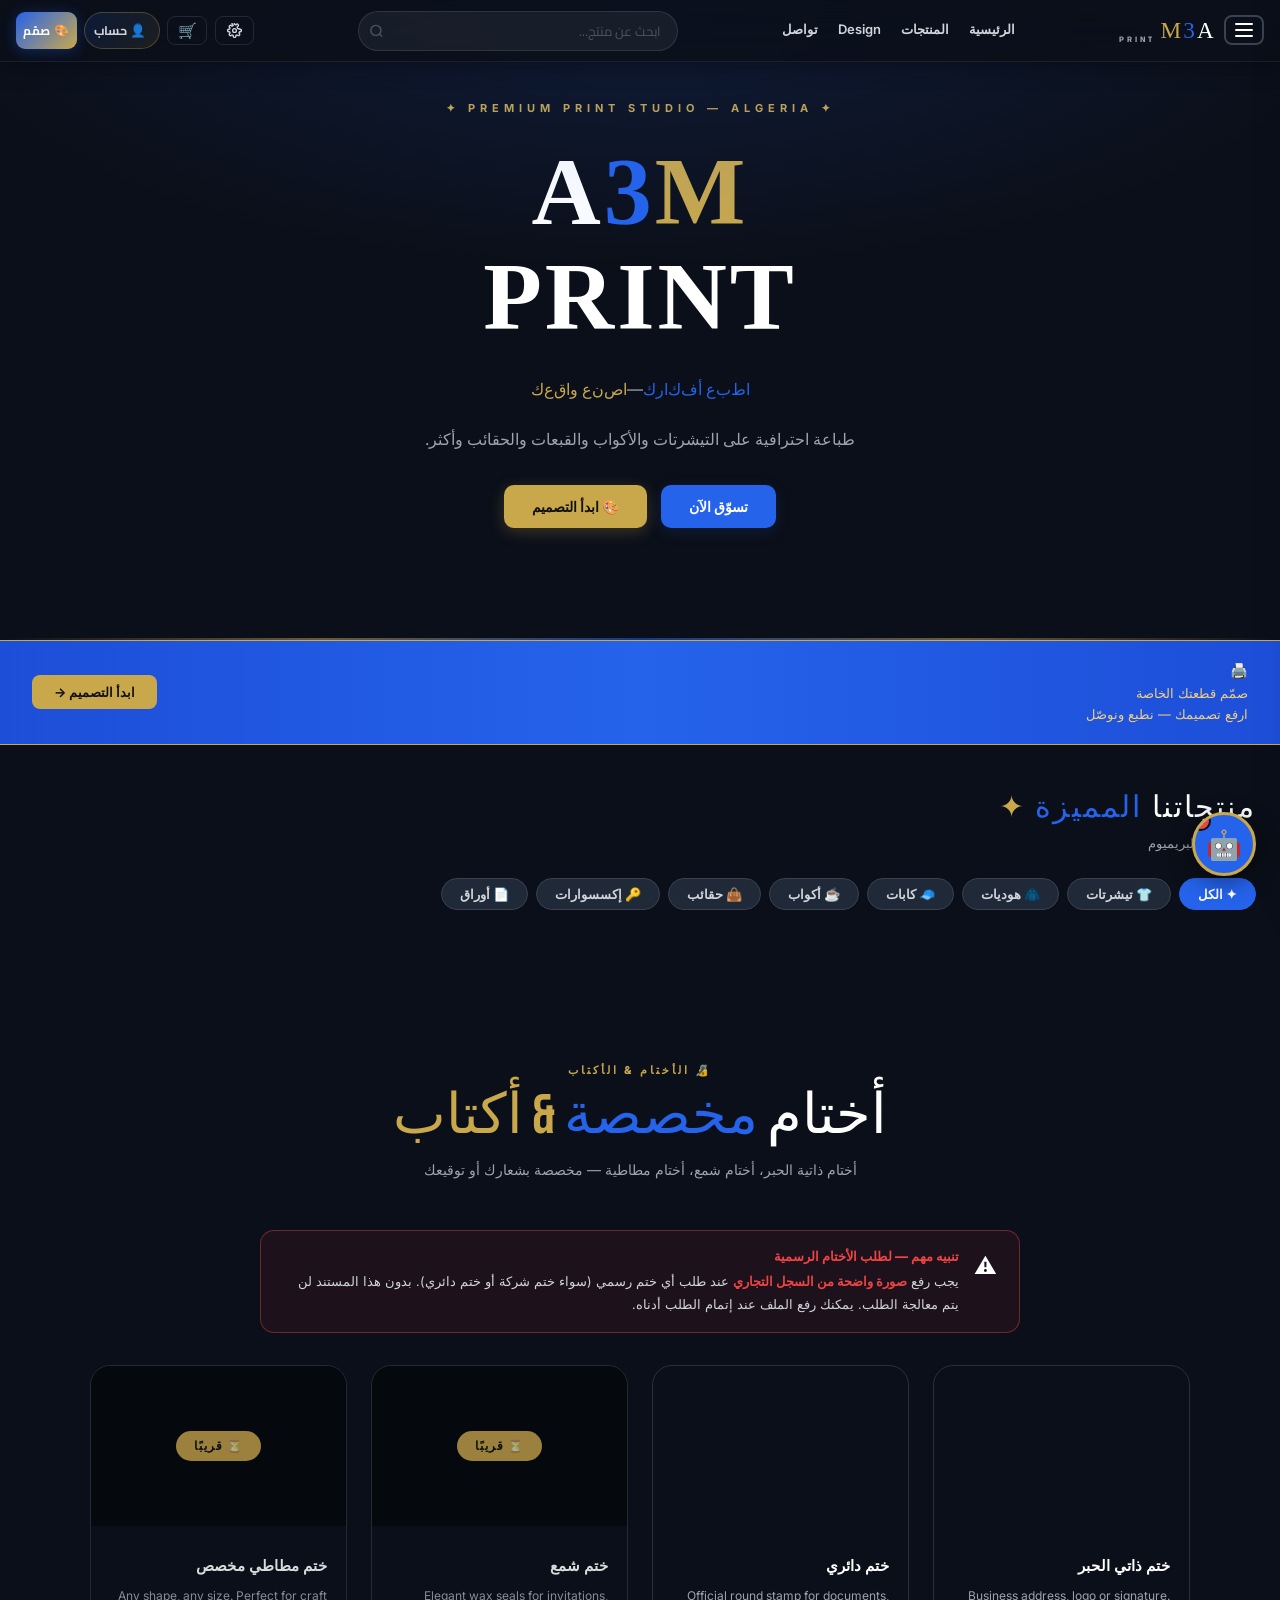
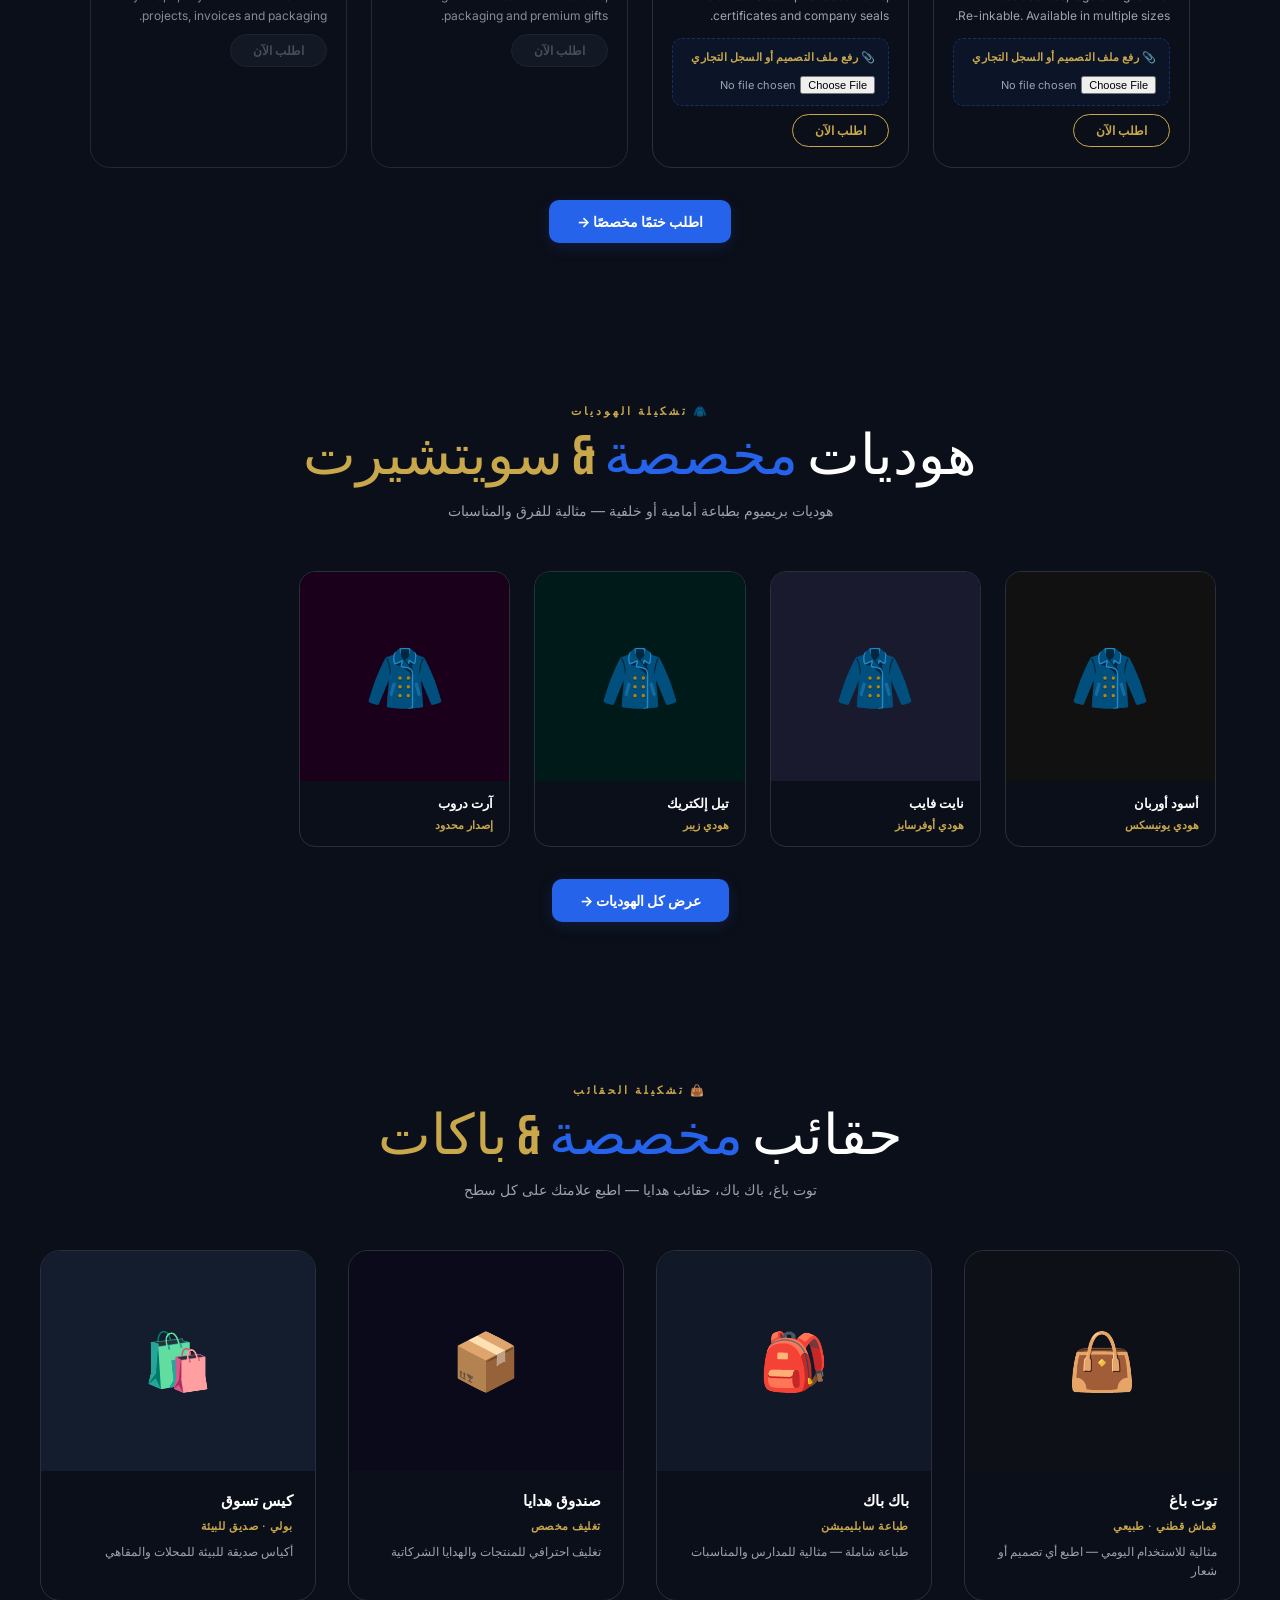
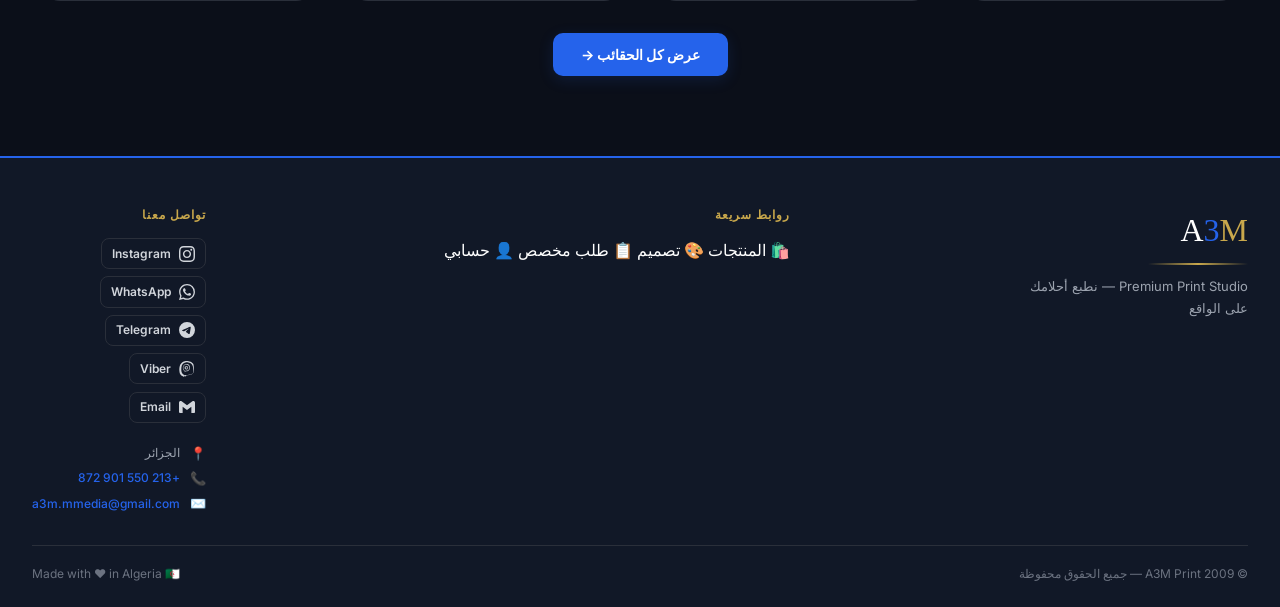
==== commit 1a37bc21: "Add files via upload" ====
--- a/V4/index.html
+++ b/V4/index.html
@@ -15,6 +15,46 @@
 
   <!-- Styles -->
   <link rel="stylesheet" href="./styles/index.css"/>
+    <style>
+    /* ── Stamp card layout ── */
+    .stamp-card { padding: 0 !important; align-items: stretch !important; text-align: right !important; overflow: hidden; }
+    [dir="ltr"] .stamp-card { text-align: left !important; }
+    .stamp-card-body { padding: 1rem 1.2rem 1.2rem; display: flex; flex-direction: column; align-items: flex-start; gap: .5rem; flex: 1; }
+    .stamp-card .stamp-name, .stamp-card .stamp-desc, .stamp-card .stamp-btn { margin: 0; }
+    .stamp-card .stamp-btn { align-self: flex-start; }
+
+    /* ── Account button ── */
+    .acc-btn {
+      display: flex; align-items: center; gap: .4rem;
+      background: linear-gradient(135deg,rgba(37,99,235,.12),rgba(201,168,76,.08));
+      border: 1px solid rgba(201,168,76,.28); border-radius: 20px;
+      color: var(--txt2); padding: .36rem .85rem .36rem .5rem;
+      font-size: 12.5px; font-weight: 700; cursor: pointer; transition: .2s;
+      font-family: 'Cairo',sans-serif; white-space: nowrap;
+    }
+    .acc-btn:hover { border-color: var(--gold); color: #fff; background: linear-gradient(135deg,rgba(37,99,235,.22),rgba(201,168,76,.16)); transform: translateY(-1px); box-shadow: 0 4px 14px rgba(201,168,76,.12); }
+    .acc-btn .acc-avatar { width: 24px; height: 24px; border-radius: 50%; background: linear-gradient(135deg,var(--accent,#2563eb),var(--gold,#c9a84c)); display: flex; align-items: center; justify-content: center; font-size: 11px; flex-shrink: 0; }
+    .acc-btn .acc-label  { font-size: 12px; }
+    .acc-btn .acc-xp-dot { width: 6px; height: 6px; border-radius: 50%; background: var(--gold,#c9a84c); flex-shrink: 0; box-shadow: 0 0 6px rgba(201,168,76,.5); }
+
+    /* ── Stamp size grid ── */
+    .ps-sz-group-header { font-size: 11px; font-weight: 800; letter-spacing: 1.5px; text-transform: uppercase; color: var(--gold,#c9a84c); padding: .7rem .2rem .4rem; border-bottom: 1px solid rgba(201,168,76,.2); margin-bottom: .6rem; display: flex; align-items: center; gap: .5rem; }
+    .ps-sz-row  { display: flex; flex-wrap: wrap; gap: .6rem; margin-bottom: 1.2rem; }
+    .ps-sz-card { background: var(--bg3,#1f2937); border: 1px solid var(--border2,#3a4150); border-radius: 10px; padding: .7rem .8rem; cursor: pointer; transition: .2s; display: flex; flex-direction: column; align-items: center; gap: .35rem; min-width: 82px; }
+    .ps-sz-card:hover { border-color: var(--gold,#c9a84c); background: rgba(201,168,76,.08); transform: translateY(-2px); }
+    .ps-sz-shape { display: flex; align-items: center; justify-content: center; min-height: 30px; }
+    .ps-sz-label { font-size: 11px; font-weight: 700; color: var(--txt2,#d1d5db); white-space: nowrap; }
+    #psStampGrid { padding: .5rem 0; }
+    /* ── Hide page chrome when designer is open ── */
+    body.designer-open .a3m-nav,
+    body.designer-open .hero,
+    body.designer-open .section,
+    body.designer-open .showcase-section,
+    body.designer-open .design-banner,
+    body.designer-open .products-section,
+    body.designer-open footer { display: none !important; }
+
+  </style>
 
   <!-- Critical: apply saved theme before paint to avoid flash -->
   <script>
@@ -55,16 +95,14 @@
         <div class="ps-mode-card" onclick="psPickMode('template')">
           <div class="ps-mc-badge">⚡ الأسرع</div>
           <div class="ps-mc-img-wrap">
-            <img src="Assets/images/caps/white_cap_model1.jpg" alt="قوالب جاهزة" class="ps-mc-img" onerror="this.style.display='none';this.nextElementSibling.style.display='block'"/>
-            <span class="ps-mc-icon ps-mc-icon-fallback" style="display:none">🎨</span>
+            <span class="ps-mc-icon" style="font-size:3.5rem;display:flex;align-items:center;justify-content:center;height:80px">🎨</span>
           </div>
           <div class="ps-mc-title">قوالب جاهزة</div>
           <div class="ps-mc-desc">ابدأ من تصميم احترافي جاهز وخصّصه كيف تريد بسهولة</div>
         </div>
         <div class="ps-mode-card scratch" onclick="psPickMode('scratch')">
           <div class="ps-mc-img-wrap">
-            <img src="Assets/images/mugs/white_mug.jpg" alt="من الصفر" class="ps-mc-img" onerror="this.style.display='none';this.nextElementSibling.style.display='block'"/>
-            <span class="ps-mc-icon ps-mc-icon-fallback" style="display:none">✏️</span>
+            <span class="ps-mc-icon" style="font-size:3.5rem;display:flex;align-items:center;justify-content:center;height:80px">✏️</span>
           </div>
           <div class="ps-mc-title">من الصفر</div>
           <div class="ps-mc-desc">تحكم كامل بأبعاد اللوحة وكل تفاصيلها — مثل Illustrator</div>
@@ -94,14 +132,6 @@
       <div class="ps-title">اختر <span>حجم الختم</span></div>
       <div class="ps-sub">اختر المقاس المناسب لاحتياجك</div>
       <div class="ps-stamp-grid" id="psStampGrid"></div>
-    </div>
-
-    <!-- SCREEN 4: Templates -->
-    <div id="ps-s4" class="ps-screen">
-      <button class="ps-back" onclick="psGoBack()">← رجوع</button>
-      <div class="ps-title">اختر <span>القالب</span></div>
-      <div class="ps-sub">اختر قالبًا وخصّصه في المحرر</div>
-      <div class="ps-tmpl-grid" id="psTmplGrid"></div>
     </div>
 
   </div>
@@ -334,7 +364,9 @@
 
     <!-- Account btn: goes to profile page if logged in, else opens login modal -->
     <button class="acc-btn" id="accountNavBtn" onclick="goToAccount()" title="Account">
-      <span id="accountNavIcon">👤</span>
+      <span class="acc-avatar">👤</span>
+      <span class="acc-label" id="accountNavIcon">حسابي</span>
+      <span class="acc-xp-dot"></span>
     </button>
 
     <button class="a3m-design-btn" onclick="openProductSelector()" id="designNowBtn">
@@ -509,34 +541,100 @@
     <div class="showcase-title" id="stampsSTitle">Custom <span class="r">Stamps</span> <span class="g">& Seals</span></div>
     <div class="showcase-sub" id="stampsSSub">Self-inking stamps, wax seals, rubber stamps — personalized with your logo, signature or text for professional branding</div>
   </div>
+
+  <!-- ⚠️ Commercial Register Warning -->
+  <div style="max-width:760px;margin:0 auto 2rem;padding:1rem 1.4rem;background:rgba(239,68,68,.08);border:1.5px solid rgba(239,68,68,.4);border-radius:14px;display:flex;align-items:flex-start;gap:.9rem;">
+    <span style="font-size:1.4rem;flex-shrink:0;margin-top:.1rem">⚠️</span>
+    <div>
+      <div style="font-size:13px;font-weight:800;color:#ef4444;margin-bottom:.3rem" id="stampWarnTitle">تنبيه مهم — لطلب الأختام الرسمية</div>
+      <div style="font-size:12.5px;color:var(--txt2);line-height:1.8" id="stampWarnBody">
+        يجب رفع <strong style="color:#ef4444">صورة واضحة من السجل التجاري</strong> عند طلب أي ختم رسمي (سواء ختم شركة أو ختم دائري). بدون هذا المستند لن يتم معالجة الطلب. يمكنك رفع الملف عند إتمام الطلب أدناه.
+      </div>
+    </div>
+  </div>
+
   <div class="stamps-grid">
-    <div class="stamp-card">
-      <div class="stamp-icon">🔏</div>
-      <div class="stamp-name" id="st1n">Self-Inking Stamp</div>
-      <div class="stamp-desc" id="st1d">Business address, logo or signature. Re-inkable. Available in multiple sizes.</div>
-      <button class="stamp-btn stamp-btn-i18n" onclick="openOrderForm()">Order Now</button>
-    </div>
-    <div class="stamp-card">
-      <div class="stamp-icon">⭕</div>
-      <div class="stamp-name" id="st2n">Round Seal Stamp</div>
-      <div class="stamp-desc" id="st2d">Official round stamp for documents, certificates and company seals.</div>
-      <button class="stamp-btn" onclick="openOrderForm()">Order Now</button>
-    </div>
-    <div class="stamp-card">
-      <div class="stamp-icon">🕯️</div>
-      <div class="stamp-name" id="st3n">Wax Seal Stamp</div>
-      <div class="stamp-desc" id="st3d">Elegant wax seals for invitations, packaging and premium gifts.</div>
-      <button class="stamp-btn" onclick="openOrderForm()">Order Now</button>
-    </div>
-    <div class="stamp-card">
-      <div class="stamp-icon">📐</div>
-      <div class="stamp-name" id="st4n">Custom Rubber Stamp</div>
-      <div class="stamp-desc" id="st4d">Any shape, any size. Perfect for craft projects, invoices and packaging.</div>
-      <button class="stamp-btn" onclick="openOrderForm()">Order Now</button>
-    </div>
-  </div>
+    <!-- Self-Inking Stamp -->
+    <div class="stamp-card" style="position:relative;overflow:hidden;">
+      <div style="width:100%;height:160px;overflow:hidden;flex-shrink:0;">
+        <img src="assets/images/stamps/self_inking_stamp.jpg" alt="Self-Inking Stamp"
+          style="width:100%;height:160px;object-fit:cover;transition:transform .4s"
+          onmouseover="this.style.transform='scale(1.06)'" onmouseout="this.style.transform='scale(1)'"
+          onerror="this.style.display='none'"/>
+      </div>
+      <div class="stamp-card-body">
+        <div class="stamp-name" id="st1n">Self-Inking Stamp</div>
+        <div class="stamp-desc" id="st1d">Business address, logo or signature. Re-inkable. Available in multiple sizes.</div>
+        <div style="width:100%;padding:.65rem .8rem;background:rgba(37,99,235,.07);border:1px dashed rgba(37,99,235,.35);border-radius:10px;margin-top:.2rem;">
+          <label style="font-size:11px;font-weight:800;color:var(--gold);letter-spacing:.4px;display:block;margin-bottom:.35rem" id="st1uploadLabel">📎 رفع ملف التصميم أو السجل التجاري</label>
+          <input type="file" accept="image/*,.pdf" id="stampUpload1"
+            style="font-size:11px;color:var(--txt3);width:100%;background:transparent;border:none;outline:none;cursor:pointer;"
+            onchange="handleStampUpload(this,'1')"/>
+          <div id="stampUpload1Status" style="font-size:10.5px;color:#22c55e;margin-top:.3rem;display:none"></div>
+        </div>
+        <button class="stamp-btn stamp-btn-i18n" onclick="openOrderFormWithStamp('self-inking')">Order Now</button>
+      </div>
+    </div>
+
+    <!-- Round Seal Stamp -->
+    <div class="stamp-card" style="position:relative;overflow:hidden;">
+      <div style="width:100%;height:160px;overflow:hidden;flex-shrink:0;">
+        <img src="assets/images/stamps/round_seal_stamp.webp" alt="Round Seal Stamp"
+          style="width:100%;height:160px;object-fit:cover;transition:transform .4s"
+          onmouseover="this.style.transform='scale(1.06)'" onmouseout="this.style.transform='scale(1)'"
+          onerror="this.style.display='none'"/>
+      </div>
+      <div class="stamp-card-body">
+        <div class="stamp-name" id="st2n">Round Seal Stamp</div>
+        <div class="stamp-desc" id="st2d">Official round stamp for documents, certificates and company seals.</div>
+        <div style="width:100%;padding:.65rem .8rem;background:rgba(37,99,235,.07);border:1px dashed rgba(37,99,235,.35);border-radius:10px;margin-top:.2rem;">
+          <label style="font-size:11px;font-weight:800;color:var(--gold);letter-spacing:.4px;display:block;margin-bottom:.35rem" id="st2uploadLabel">📎 رفع ملف التصميم أو السجل التجاري</label>
+          <input type="file" accept="image/*,.pdf" id="stampUpload2"
+            style="font-size:11px;color:var(--txt3);width:100%;background:transparent;border:none;outline:none;cursor:pointer;"
+            onchange="handleStampUpload(this,'2')"/>
+          <div id="stampUpload2Status" style="font-size:10.5px;color:#22c55e;margin-top:.3rem;display:none"></div>
+        </div>
+        <button class="stamp-btn" onclick="openOrderFormWithStamp('round-seal')">Order Now</button>
+      </div>
+    </div>
+
+    <!-- Wax Seal Stamp — COMING SOON -->
+    <div class="stamp-card" style="position:relative;overflow:hidden;opacity:.85;">
+      <div style="width:100%;height:160px;overflow:hidden;flex-shrink:0;position:relative;">
+        <img src="assets/images/stamps/wax_stamp.webp" alt="Wax Seal"
+          style="width:100%;height:160px;object-fit:cover;filter:grayscale(.4);"
+          onerror="this.style.display='none'"/>
+        <div style="position:absolute;inset:0;background:rgba(0,0,0,.55);display:flex;align-items:center;justify-content:center;">
+          <div style="background:rgba(201,168,76,.9);color:#111;padding:6px 18px;border-radius:30px;font-size:12px;font-weight:800;letter-spacing:1px;">⏳ قريبًا</div>
+        </div>
+      </div>
+      <div class="stamp-card-body">
+        <div class="stamp-name" id="st3n">Wax Seal Stamp</div>
+        <div class="stamp-desc" id="st3d">Elegant wax seals for invitations, packaging and premium gifts.</div>
+        <button class="stamp-btn" disabled style="opacity:.5;cursor:not-allowed;background:var(--bg3);color:var(--txt3);border:1px solid var(--border2)">Coming Soon</button>
+      </div>
+    </div>
+
+    <!-- Custom Rubber Stamp — COMING SOON -->
+    <div class="stamp-card" style="position:relative;overflow:hidden;opacity:.85;">
+      <div style="width:100%;height:160px;overflow:hidden;flex-shrink:0;position:relative;">
+        <img src="assets/images/stamps/rubber_stamp.webp" alt="Rubber Stamp"
+          style="width:100%;height:160px;object-fit:cover;filter:grayscale(.4);"
+          onerror="this.style.display='none'"/>
+        <div style="position:absolute;inset:0;background:rgba(0,0,0,.55);display:flex;align-items:center;justify-content:center;">
+          <div style="background:rgba(201,168,76,.9);color:#111;padding:6px 18px;border-radius:30px;font-size:12px;font-weight:800;letter-spacing:1px;">⏳ قريبًا</div>
+        </div>
+      </div>
+      <div class="stamp-card-body">
+        <div class="stamp-name" id="st4n">Custom Rubber Stamp</div>
+        <div class="stamp-desc" id="st4d">Any shape, any size. Perfect for craft projects, invoices and packaging.</div>
+        <button class="stamp-btn" disabled style="opacity:.5;cursor:not-allowed;background:var(--bg3);color:var(--txt3);border:1px solid var(--border2)">Coming Soon</button>
+      </div>
+    </div>
+  </div>
+
   <div style="text-align:center;margin-top:2rem">
-    <button class="btn-primary" onclick="openOrderForm()">Request a Custom Stamp →</button>
+    <button class="btn-primary" onclick="openOrderFormWithStamp('general')">Request a Custom Stamp →</button>
   </div>
 </section>
 
@@ -690,9 +788,9 @@
     </div>
     <div class="designer-topbar-right">
       <!-- ── Live Price Counter ── -->
-      <div id="ds-price-box" title="5$ أساسي + 0.5$ لكل عنصر + مكافأة الحجم" style="display:flex;align-items:center;gap:.45rem;background:linear-gradient(135deg,#0f172a,#1a1a2e);border:1px solid #c9a84c55;border-radius:12px;padding:5px 13px;cursor:help;flex-shrink:0;">
+      <div id="ds-price-box" title="السعر التقديري">
         <span style="font-size:10px;color:#6b7280;font-family:'Cairo',sans-serif;">السعر</span>
-        <span id="ds-price-val" style="font-size:16px;font-weight:900;font-family:'Cairo',sans-serif;color:#c9a84c;min-width:56px;text-align:center;transition:transform .18s;">5.00$</span>
+        <span id="ds-price-val">5.00$</span>
         <span style="font-size:9px;color:#374151;font-family:'Cairo',sans-serif;">تقديري</span>
       </div>
       <!-- ── Product selector ── -->
@@ -710,7 +808,7 @@
         📏
       </button>
       <!-- ── زر 3D Preview ── -->
-      <button class="d-btn ds-3d-btn" onclick="open3DViewer()" title="معاينة ثلاثية الأبعاد" style="background:linear-gradient(135deg,#7c3aed22,#c9a84c11)!important;border-color:#7c3aed66!important;color:#c9a84c!important;font-weight:800;">
+      <button class="d-btn ds-3d-btn" onclick="open3DViewer()" title="معاينة ثلاثية الأبعاد">
         <svg width="13" height="13" viewBox="0 0 24 24" fill="none" stroke="currentColor" stroke-width="2.2" style="vertical-align:middle;margin-left:3px"><path d="M21 16V8a2 2 0 00-1-1.73l-7-4a2 2 0 00-2 0l-7 4A2 2 0 003 8v8a2 2 0 001 1.73l7 4a2 2 0 002 0l7-4A2 2 0 0021 16z"/><polyline points="3.27 6.96 12 12.01 20.73 6.96"/><line x1="12" y1="22.08" x2="12" y2="12"/></svg>
         3D
       </button>
@@ -718,7 +816,7 @@
       <button class="d-btn d-btn-accent" onclick="saveToCart()">🛒 أضف للسلة</button>
       <button class="d-btn d-btn-outline" onclick="openOrderFromDesign()">📋 اطلب</button>
       <!-- ── زر رجوع / إغلاق ── -->
-      <button class="d-btn d-btn-outline" onclick="closeDesigner()" title="رجوع للصفحة الرئيسية" style="display:flex;align-items:center;gap:.3rem;border-color:rgba(255,255,255,.15)!important;">
+      <button class="d-btn d-btn-outline" onclick="closeDesigner()" title="رجوع للصفحة الرئيسية">
         <svg width="13" height="13" viewBox="0 0 24 24" fill="none" stroke="currentColor" stroke-width="2.5"><path d="M19 12H5M12 5l-7 7 7 7"/></svg>
         رجوع
       </button>
@@ -826,7 +924,7 @@
           <input class="d-input" id="objH" type="number" value="80"  style="width:60px" onchange="applyTransform()"/>
         </div>
         <!-- Size Info in real units -->
-        <div id="ds-size-info" style="display:flex;gap:.35rem;align-items:center;background:#0f172a;border:1px solid #1e293b;border-radius:8px;padding:5px 8px;font-size:11px;margin-top:.3rem;flex-wrap:wrap;">
+        <div id="ds-size-info">
           <span style="color:#4b5563;">📐</span>
           <span style="color:#6b7280;">cm:</span>
           <span id="ds-size-cm" style="color:#c9a84c;font-weight:700;font-family:'Cairo',sans-serif;">—</span>
@@ -1201,6 +1299,9 @@
           <button class="p3d-prod-tab" data-prod="hat"    onclick="loadProduct3D('hat')"     title="قبعة">🧢</button>
           <button class="p3d-prod-tab" data-prod="bag"    onclick="loadProduct3D('bag')"     title="حقيبة">🎒</button>
           <button class="p3d-prod-tab" data-prod="paper"  onclick="loadProduct3D('paper')"   title="ورقة">📄</button>
+          <button class="p3d-prod-tab" data-prod="mug_obj"       onclick="loadProduct3D('mug_obj')"       title="كوب 3D (OBJ)">🫗</button>
+          <button class="p3d-prod-tab" data-prod="starbucks_mug" onclick="loadProduct3D('starbucks_mug')" title="كوب ستاربكس">☕</button>
+          <button class="p3d-prod-tab" data-prod="cap_obj"       onclick="loadProduct3D('cap_obj')"       title="كاب (OBJ)">🧢</button>
         </div>
         <div class="p3d-divider"></div>
         <label class="p3d-color-wrap" title="لون المنتج">
@@ -1252,13 +1353,16 @@
 ══════════════════════════════════════════════════════════ -->
 
 <!-- 1. Settings (IIFE — must run early for lang/theme) -->
-<script src="./scripts/a3m-settings.js"></script>
+<script src="./scripts/settings/a3m-settings.js"></script>
 
 <!-- 2. Main ES module entry point -->
 <script type="module" src="./scripts/main.js"></script>
 
 <!-- 3. AI assistant (standalone IIFE) -->
-<script src="./scripts/ai.js"></script>
+<script src="./scripts/ai/ai.js"></script>
+
+<!-- 5. Three.js (before UI scripts that may reference THREE) -->
+<script src="https://cdnjs.cloudflare.com/ajax/libs/three.js/r128/three.min.js"></script>
 
 <!-- 4. UI scripts (extracted from inline — IIFEs) -->
 <script src="./scripts/ui/product-selector.js"></script>
@@ -1268,8 +1372,6 @@
 <script src="./scripts/ui/showcase.js"></script>
 <script src="./scripts/ui/designer-extras.js"></script>
 
-<!-- 5. Three.js r128 (sync — required before preview3d) -->
-<script src="https://cdnjs.cloudflare.com/ajax/libs/three.js/r128/three.min.js"></script>
 
 <!-- 6. 3D Preview viewer (standalone) -->
 <script src="./scripts/designer/preview3d.js"></script>
@@ -1277,8 +1379,55 @@
 <!-- 7. Designer modules (depend on everything above) -->
 <script src="./scripts/designer/canvas.js"></script>
 <script src="./scripts/designer/tools.js"></script>
-<script type="module" src="./scripts/designer/designer.js"></script>
-<script src="./scripts/designer-publish-patch.js"></script>
-
+<script src="./scripts/designer/image-editor.js"></script>
+<script src="./scripts/designer/designer.js"></script>
+<script src="./scripts/designer/designer-publish-patch.js"></script>
+<script src="./scripts/designer/canvas-patches.js"></script>
+
+<script>
+
+// ── Designer body class (hides footer/nav when designer open) ──
+(function() {
+  document.addEventListener('DOMContentLoaded', function() {
+    var dm = document.getElementById('designerModal');
+    if (!dm) return;
+    new MutationObserver(function(muts) {
+      muts.forEach(function(m) {
+        document.body.classList.toggle('designer-open', dm.classList.contains('open'));
+      });
+    }).observe(dm, { attributes: true, attributeFilter: ['class'] });
+  });
+})();
+
+// ── Stamp upload handler ──
+window._stampFiles = {};
+window.handleStampUpload = function(input, slotId) {
+  const file = input.files[0];
+  if (!file) return;
+  window._stampFiles[slotId] = file;
+  const status = document.getElementById('stampUpload' + slotId + 'Status');
+  if (status) {
+    status.style.display = 'block';
+    status.textContent = '✓ تم رفع الملف: ' + file.name;
+  }
+};
+
+// ── Open order form with stamp type pre-filled ──
+window.openOrderFormWithStamp = function(stampType) {
+  // Check if any file was uploaded for official stamps
+  const officialTypes = ['self-inking','round-seal','general'];
+  if (officialTypes.includes(stampType)) {
+    const hasFile = Object.keys(window._stampFiles).length > 0;
+    if (!hasFile) {
+      const proceed = confirm('⚠️ تذكير: يُنصح برفع صورة السجل التجاري قبل إتمام الطلب.\n\nهل تريد المتابعة بدون رفع ملف؟');
+      if (!proceed) return;
+    }
+  }
+  // Pre-fill order form note field if available
+  const noteEl = document.getElementById('orderNote') || document.getElementById('customNote') || document.querySelector('textarea[name="note"]');
+  if (noteEl) noteEl.value = 'نوع الختم: ' + stampType + (window._stampFiles[1] ? ' | ملف مرفق: ' + window._stampFiles[1].name : '');
+  if (typeof openOrderForm === 'function') openOrderForm();
+};
+</script>
 </body>
 </html>
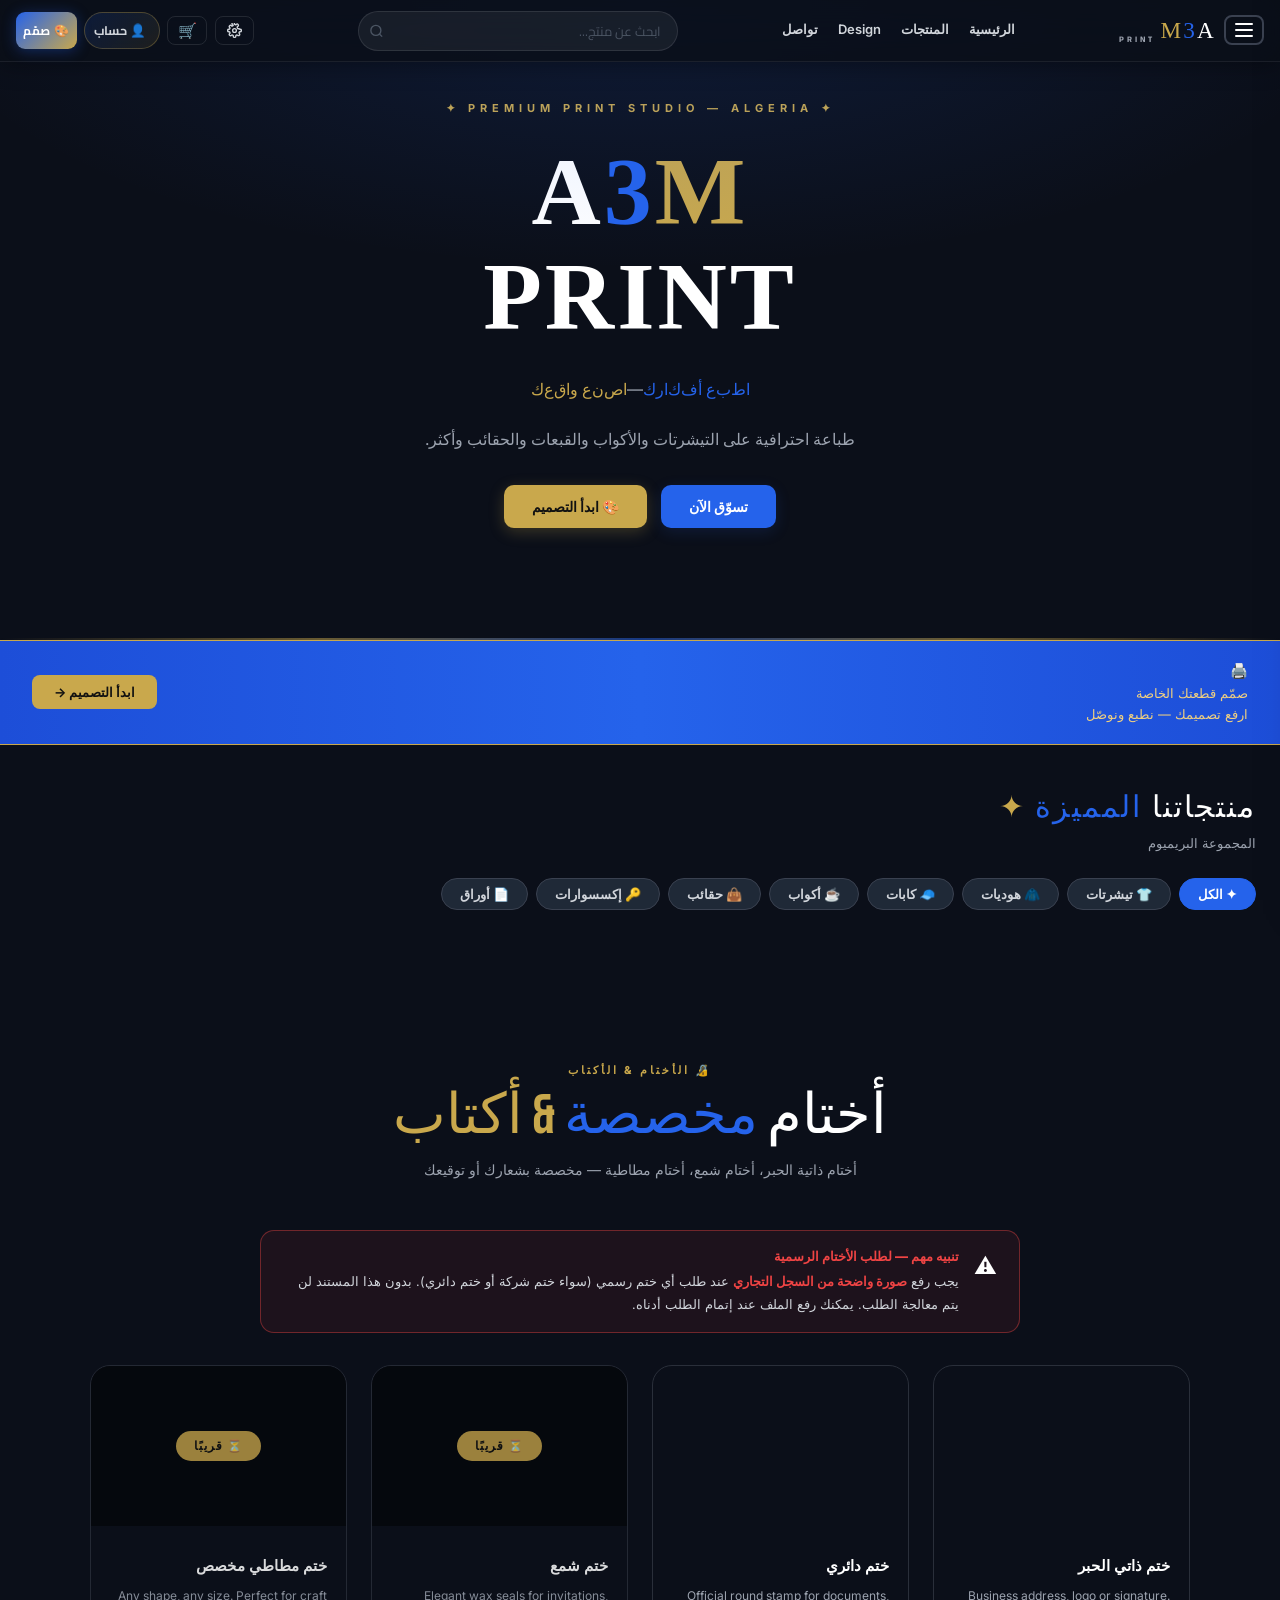
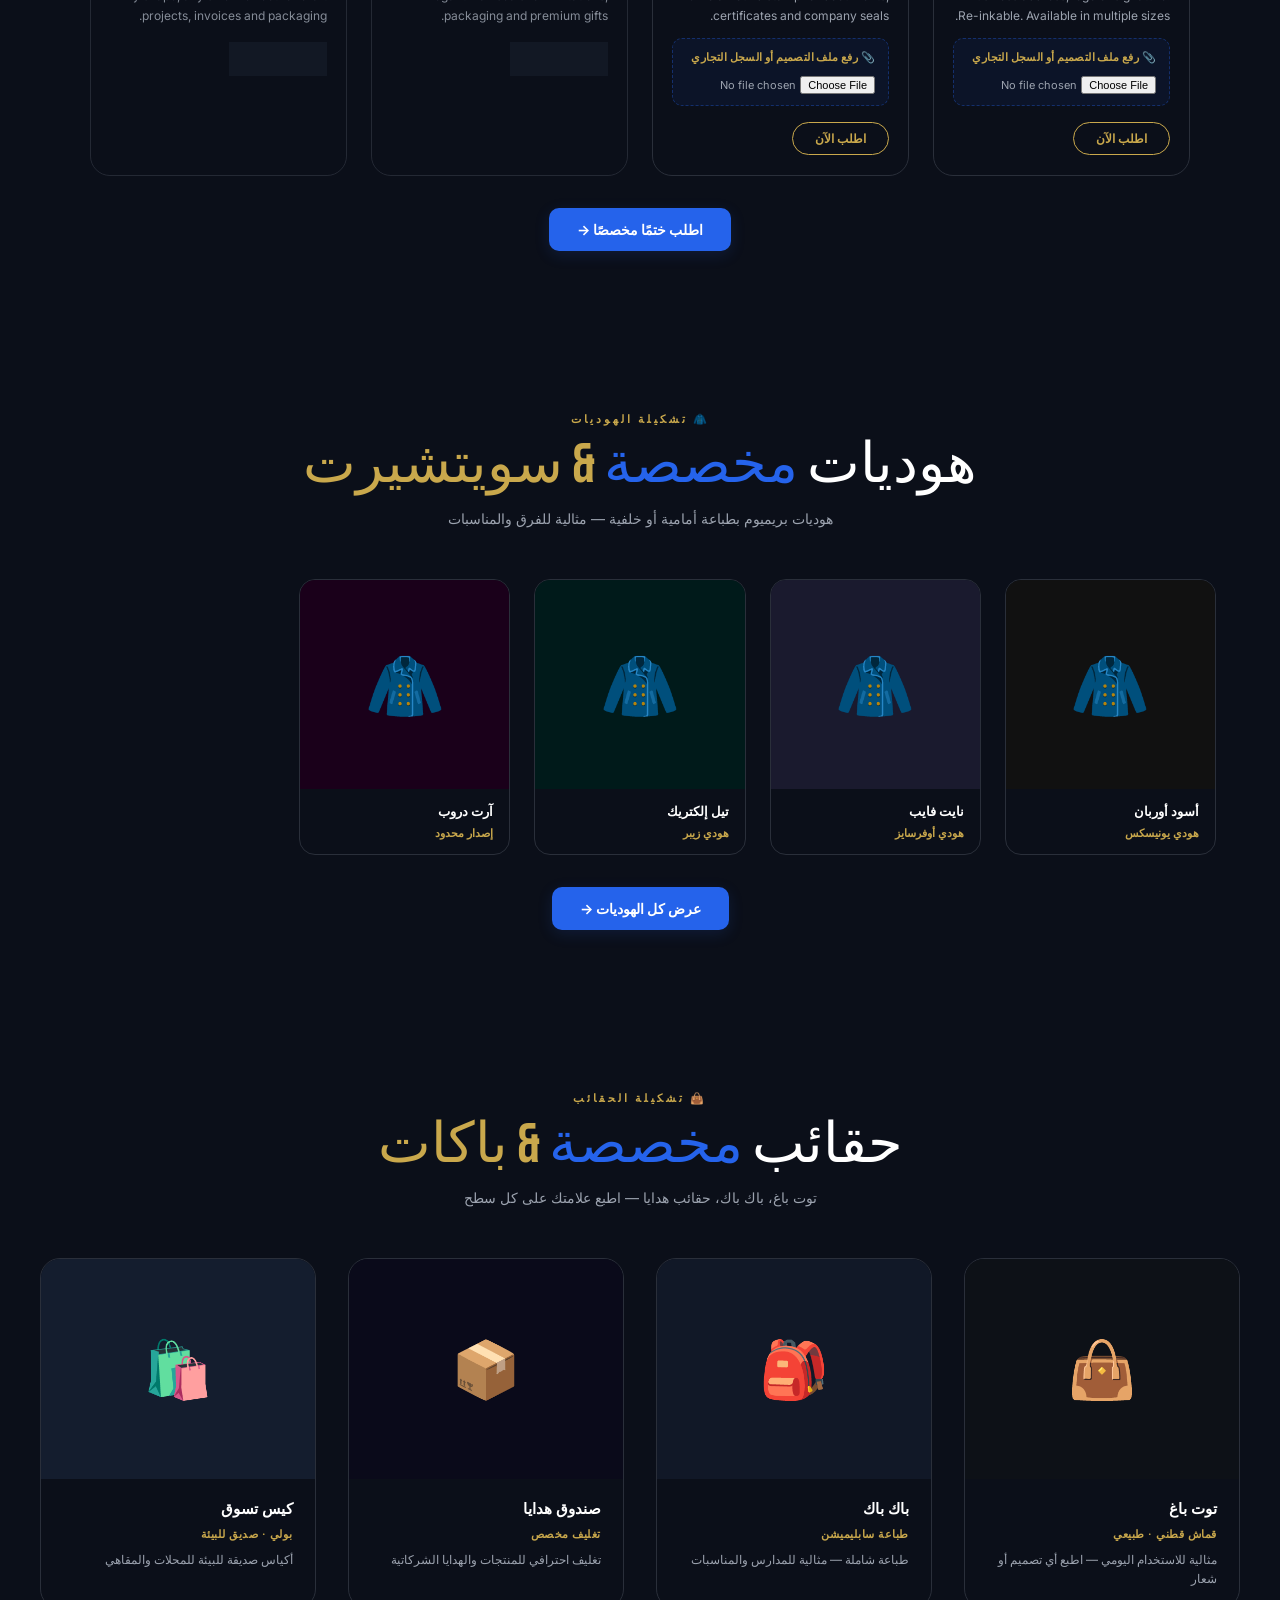
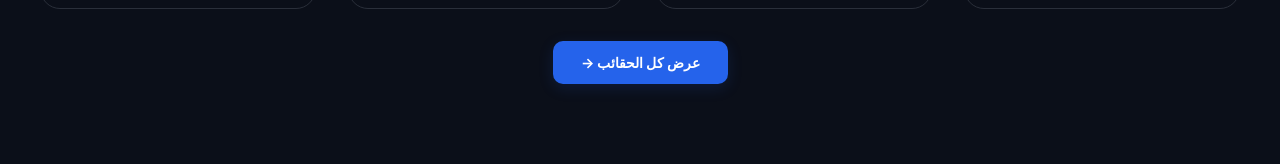
==== commit 431997e5: "Add files via upload" ====
--- a/V4/index.html
+++ b/V4/index.html
@@ -15,45 +15,31 @@
 
   <!-- Styles -->
   <link rel="stylesheet" href="./styles/index.css"/>
-    <style>
-    /* ── Stamp card layout ── */
-    .stamp-card { padding: 0 !important; align-items: stretch !important; text-align: right !important; overflow: hidden; }
-    [dir="ltr"] .stamp-card { text-align: left !important; }
-    .stamp-card-body { padding: 1rem 1.2rem 1.2rem; display: flex; flex-direction: column; align-items: flex-start; gap: .5rem; flex: 1; }
-    .stamp-card .stamp-name, .stamp-card .stamp-desc, .stamp-card .stamp-btn { margin: 0; }
-    .stamp-card .stamp-btn { align-self: flex-start; }
-
+  <link rel="stylesheet" href="./styles/pages/designer.css"/>
+      <style>
     /* ── Account button ── */
-    .acc-btn {
-      display: flex; align-items: center; gap: .4rem;
-      background: linear-gradient(135deg,rgba(37,99,235,.12),rgba(201,168,76,.08));
-      border: 1px solid rgba(201,168,76,.28); border-radius: 20px;
-      color: var(--txt2); padding: .36rem .85rem .36rem .5rem;
-      font-size: 12.5px; font-weight: 700; cursor: pointer; transition: .2s;
-      font-family: 'Cairo',sans-serif; white-space: nowrap;
-    }
-    .acc-btn:hover { border-color: var(--gold); color: #fff; background: linear-gradient(135deg,rgba(37,99,235,.22),rgba(201,168,76,.16)); transform: translateY(-1px); box-shadow: 0 4px 14px rgba(201,168,76,.12); }
-    .acc-btn .acc-avatar { width: 24px; height: 24px; border-radius: 50%; background: linear-gradient(135deg,var(--accent,#2563eb),var(--gold,#c9a84c)); display: flex; align-items: center; justify-content: center; font-size: 11px; flex-shrink: 0; }
-    .acc-btn .acc-label  { font-size: 12px; }
-    .acc-btn .acc-xp-dot { width: 6px; height: 6px; border-radius: 50%; background: var(--gold,#c9a84c); flex-shrink: 0; box-shadow: 0 0 6px rgba(201,168,76,.5); }
+    .acc-btn{display:flex;align-items:center;gap:.4rem;background:linear-gradient(135deg,rgba(37,99,235,.12),rgba(201,168,76,.08));border:1px solid rgba(201,168,76,.28);border-radius:20px;color:var(--txt2);padding:.36rem .85rem .36rem .5rem;font-size:12.5px;font-weight:700;cursor:pointer;transition:.2s;font-family:'Cairo',sans-serif;white-space:nowrap;}
+    .acc-btn:hover{border-color:var(--gold);color:#fff;background:linear-gradient(135deg,rgba(37,99,235,.22),rgba(201,168,76,.16));transform:translateY(-1px);box-shadow:0 4px 14px rgba(201,168,76,.12);}
+    .acc-btn .acc-avatar{width:24px;height:24px;border-radius:50%;background:linear-gradient(135deg,var(--accent,#2563eb),var(--gold,#c9a84c));display:flex;align-items:center;justify-content:center;font-size:11px;flex-shrink:0;}
+    .acc-btn .acc-label{font-size:12px;}
+    .acc-btn .acc-xp-dot{width:6px;height:6px;border-radius:50%;background:var(--gold,#c9a84c);flex-shrink:0;box-shadow:0 0 6px rgba(201,168,76,.5);}
+
+    /* ── Stamp card ── */
+    .stamp-card{padding:0!important;align-items:stretch!important;text-align:right!important;overflow:hidden;}
+    [dir="ltr"] .stamp-card{text-align:left!important;}
+    .stamp-card-body{padding:1rem 1.2rem 1.2rem;display:flex;flex-direction:column;align-items:flex-start;gap:.5rem;flex:1;}
 
     /* ── Stamp size grid ── */
-    .ps-sz-group-header { font-size: 11px; font-weight: 800; letter-spacing: 1.5px; text-transform: uppercase; color: var(--gold,#c9a84c); padding: .7rem .2rem .4rem; border-bottom: 1px solid rgba(201,168,76,.2); margin-bottom: .6rem; display: flex; align-items: center; gap: .5rem; }
-    .ps-sz-row  { display: flex; flex-wrap: wrap; gap: .6rem; margin-bottom: 1.2rem; }
-    .ps-sz-card { background: var(--bg3,#1f2937); border: 1px solid var(--border2,#3a4150); border-radius: 10px; padding: .7rem .8rem; cursor: pointer; transition: .2s; display: flex; flex-direction: column; align-items: center; gap: .35rem; min-width: 82px; }
-    .ps-sz-card:hover { border-color: var(--gold,#c9a84c); background: rgba(201,168,76,.08); transform: translateY(-2px); }
-    .ps-sz-shape { display: flex; align-items: center; justify-content: center; min-height: 30px; }
-    .ps-sz-label { font-size: 11px; font-weight: 700; color: var(--txt2,#d1d5db); white-space: nowrap; }
-    #psStampGrid { padding: .5rem 0; }
-    /* ── Hide page chrome when designer is open ── */
-    body.designer-open .a3m-nav,
-    body.designer-open .hero,
-    body.designer-open .section,
-    body.designer-open .showcase-section,
-    body.designer-open .design-banner,
-    body.designer-open .products-section,
-    body.designer-open footer { display: none !important; }
-
+    .ps-sz-group-header{font-size:11px;font-weight:800;letter-spacing:1.5px;text-transform:uppercase;color:var(--gold,#c9a84c);padding:.7rem .2rem .4rem;border-bottom:1px solid rgba(201,168,76,.2);margin-bottom:.6rem;display:flex;align-items:center;gap:.5rem;}
+    .ps-sz-row{display:flex;flex-wrap:wrap;gap:.6rem;margin-bottom:1.2rem;}
+    .ps-sz-card{background:var(--bg3,#1f2937);border:1px solid var(--border2,#3a4150);border-radius:10px;padding:.7rem .8rem;cursor:pointer;transition:.2s;display:flex;flex-direction:column;align-items:center;gap:.35rem;min-width:82px;}
+    .ps-sz-card:hover{border-color:var(--gold,#c9a84c);background:rgba(201,168,76,.08);transform:translateY(-2px);}
+    .ps-sz-shape{display:flex;align-items:center;justify-content:center;min-height:30px;}
+    .ps-sz-label{font-size:11px;font-weight:700;color:var(--txt2,#d1d5db);white-space:nowrap;}
+    #psStampGrid{padding:.5rem 0;}
+
+    /* ── Designer open: JS handles hiding, CSS locks scroll ── */
+    body.designer-open { overflow: hidden !important; }
   </style>
 
   <!-- Critical: apply saved theme before paint to avoid flash -->
@@ -779,115 +765,321 @@
 </div>
 
 <!-- ===== CANVAS DESIGNER ===== -->
-<div class="designer-modal" id="designerModal">
+<div class="designer-modal" id="designerModal" style="overflow:hidden">
+
+  <!-- ── Topbar ── -->
   <div class="designer-topbar">
     <div class="designer-topbar-left">
-      <!-- شعار يرجع للصفحة الرئيسية -->
-      <span class="designer-topbar-logo" onclick="closeDesigner()" title="رجوع للصفحة الرئيسية" style="cursor:pointer;transition:.18s;" onmouseover="this.style.opacity='.65'" onmouseout="this.style.opacity='1'">A<span class="r">3</span><span class="g">M</span></span>
+      <span class="designer-topbar-logo" onclick="closeDesigner()" title="رجوع" style="cursor:pointer">
+        A<span class="r">3</span><span class="g">M</span>
+      </span>
       <span class="designer-topbar-title" id="topbarTitle">Design Studio</span>
     </div>
+
     <div class="designer-topbar-right">
-      <!-- ── Live Price Counter ── -->
+      <!-- Live price -->
       <div id="ds-price-box" title="السعر التقديري">
-        <span style="font-size:10px;color:#6b7280;font-family:'Cairo',sans-serif;">السعر</span>
-        <span id="ds-price-val">5.00$</span>
-        <span style="font-size:9px;color:#374151;font-family:'Cairo',sans-serif;">تقديري</span>
-      </div>
-      <!-- ── Product selector ── -->
-      <select class="d-select" id="canvasProduct" onchange="changeProduct()" style="width:auto;padding:5px 8px">
+        <span style="font-size:9px;color:#374151;font-family:'Cairo',sans-serif">السعر</span>
+        <span id="ds-price-val">500 دج</span>
+        <span style="font-size:8px;color:#1f2937;font-family:'Cairo',sans-serif">تقديري</span>
+      </div>
+
+      <!-- Product selector -->
+      <select class="d-select" id="canvasProduct" onchange="changeProduct()" style="width:auto;padding:5px 8px;max-width:110px">
         <option value="tshirt">👕 تيشرت</option>
         <option value="mug">☕ كوب</option>
         <option value="hat">🧢 قبعة</option>
         <option value="bag">🎒 حقيبة</option>
         <option value="paper">📄 ورقة</option>
+        <option value="hoodie">🧥 هودي</option>
+        <option value="phone">📱 جراب</option>
+        <option value="note">📓 دفتر</option>
       </select>
-      <button class="d-btn d-btn-outline" onclick="undoAction()">↩ تراجع</button>
-      <button class="d-btn d-btn-outline" onclick="clearCanvas()">🗑 مسح</button>
-      <!-- ── زر المسطرة ── -->
-      <button class="d-btn d-btn-outline active-tool-btn" id="dsRulerBtn" onclick="toggleRulers()" title="إظهار/إخفاء المسطرة" style="font-size:13px;padding:5px 10px;">
-        📏
-      </button>
-      <!-- ── زر 3D Preview ── -->
-      <button class="d-btn ds-3d-btn" onclick="open3DViewer()" title="معاينة ثلاثية الأبعاد">
-        <svg width="13" height="13" viewBox="0 0 24 24" fill="none" stroke="currentColor" stroke-width="2.2" style="vertical-align:middle;margin-left:3px"><path d="M21 16V8a2 2 0 00-1-1.73l-7-4a2 2 0 00-2 0l-7 4A2 2 0 003 8v8a2 2 0 001 1.73l7 4a2 2 0 002 0l7-4A2 2 0 0021 16z"/><polyline points="3.27 6.96 12 12.01 20.73 6.96"/><line x1="12" y1="22.08" x2="12" y2="12"/></svg>
+
+      <!-- Undo / Redo -->
+      <button class="d-btn d-btn-outline" id="dsUndoBtn" onclick="undoAction()" title="Ctrl+Z">↩</button>
+      <button class="d-btn d-btn-outline" id="dsRedoBtn" onclick="redoAction()" title="Ctrl+Y">↪</button>
+      <button class="d-btn d-btn-outline" onclick="clearCanvas()" title="مسح الكل">🗑</button>
+
+      <!-- 3D Preview -->
+      <button class="d-btn ds-3d-btn" onclick="open3DViewer()" title="معاينة 3D">
+        <svg width="12" height="12" viewBox="0 0 24 24" fill="none" stroke="currentColor" stroke-width="2.2">
+          <path d="M21 16V8a2 2 0 00-1-1.73l-7-4a2 2 0 00-2 0l-7 4A2 2 0 003 8v8a2 2 0 001 1.73l7 4a2 2 0 002 0l7-4A2 2 0 0021 16z"/>
+          <polyline points="3.27 6.96 12 12.01 20.73 6.96"/>
+          <line x1="12" y1="22.08" x2="12" y2="12"/>
+        </svg>
         3D
       </button>
-      <button class="d-btn d-btn-gold"   onclick="downloadDesign()">⬇ تحميل</button>
-      <button class="d-btn d-btn-accent" onclick="saveToCart()">🛒 أضف للسلة</button>
+
+      <!-- ✅ Export dropdown -->
+      <div class="ds-export-menu">
+        <button class="d-btn d-btn-gold">⬇ تصدير ▾</button>
+        <div class="ds-export-dd">
+          <div class="ds-export-item" onclick="downloadDesign(1)">🖼 PNG عادي <span class="ds-export-badge">500px</span></div>
+          <div class="ds-export-item" onclick="downloadDesign(2)">🖼 PNG عالي <span class="ds-export-badge">2x</span></div>
+          <div class="ds-export-item" onclick="downloadDesign(3)">🖼 PNG فائق <span class="ds-export-badge">3x</span></div>
+          <div class="ds-export-item" onclick="downloadSVG()">📐 SVG متجهي <span class="ds-export-badge">vector</span></div>
+        </div>
+      </div>
+      <button class="d-btn d-btn-accent" onclick="saveToCart()">🛒 سلة</button>
       <button class="d-btn d-btn-outline" onclick="openOrderFromDesign()">📋 اطلب</button>
-      <!-- ── زر رجوع / إغلاق ── -->
-      <button class="d-btn d-btn-outline" onclick="closeDesigner()" title="رجوع للصفحة الرئيسية">
-        <svg width="13" height="13" viewBox="0 0 24 24" fill="none" stroke="currentColor" stroke-width="2.5"><path d="M19 12H5M12 5l-7 7 7 7"/></svg>
-        رجوع
+      <button class="d-btn d-btn-outline" onclick="openDesignerSettings()" title="الإعدادات" id="dsSettingsBtn">
+        <svg width="12" height="12" viewBox="0 0 24 24" fill="none" stroke="currentColor" stroke-width="2.2">
+          <circle cx="12" cy="12" r="3"/><path d="M19.4 15a1.65 1.65 0 00.33 1.82l.06.06a2 2 0 010 2.83 2 2 0 01-2.83 0l-.06-.06a1.65 1.65 0 00-1.82-.33 1.65 1.65 0 00-1 1.51V21a2 2 0 01-4 0v-.09A1.65 1.65 0 009 19.4a1.65 1.65 0 00-1.82.33l-.06.06a2 2 0 01-2.83-2.83l.06-.06A1.65 1.65 0 004.68 15a1.65 1.65 0 00-1.51-1H3a2 2 0 010-4h.09A1.65 1.65 0 004.6 9a1.65 1.65 0 00-.33-1.82l-.06-.06a2 2 0 012.83-2.83l.06.06A1.65 1.65 0 009 4.68a1.65 1.65 0 001-1.51V3a2 2 0 014 0v.09a1.65 1.65 0 001 1.51 1.65 1.65 0 001.82-.33l.06-.06a2 2 0 012.83 2.83l-.06.06A1.65 1.65 0 0019.4 9a1.65 1.65 0 001.51 1H21a2 2 0 010 4h-.09a1.65 1.65 0 00-1.51 1z"/>
+        </svg>
+        <span data-i18n-ds="settings">إعدادات</span>
       </button>
-    </div>
-  </div>
-
+      <button class="d-btn d-btn-outline" onclick="closeDesigner()" title="رجوع">
+        <svg width="12" height="12" viewBox="0 0 24 24" fill="none" stroke="currentColor" stroke-width="2.5">
+          <path d="M19 12H5M12 5l-7 7 7 7"/>
+        </svg>
+        <span data-i18n-ds="back">رجوع</span>
+      </button>
+    </div>
+  </div>
+
+  <!-- ── Mini template strip ── -->
+  <div class="ds-tmpl-mini-strip" id="dsTmplMini" style="overflow-x:auto;max-height:60px"></div>
+
+  <!-- ── Workspace ── -->
   <div class="designer-workspace">
-    <!-- Tools -->
-    <div class="d-tools">
-      <button class="d-tool-btn active" id="tool-select" onclick="setTool('select')" title="تحديد">
+
+    <!-- ── Left toolbox toggle button ── -->
+    <button id="dsLeftToggleBtn" onclick="toggleLeftPanel()" title="إخفاء/إظهار الأدوات" style="
+      position:absolute;left:0;top:50%;transform:translateY(-50%);
+      z-index:100;width:16px;height:48px;
+      background:linear-gradient(180deg,#7c3aed,#2563eb);
+      border:none;border-radius:0 8px 8px 0;cursor:pointer;
+      display:flex;align-items:center;justify-content:center;
+      color:#fff;font-size:10px;transition:all .2s;
+      box-shadow:2px 0 8px rgba(124,58,237,.4);
+    ">‹</button>
+
+    <!-- ── Left toolbox ── -->
+    <div class="d-tools" id="dsLeftPanel">
+
+      <!-- Toggle button inside panel (collapse) -->
+      <button onclick="toggleLeftPanel()" title="إخفاء" style="
+        width:38px;height:22px;background:rgba(255,255,255,.04);
+        border:1px solid rgba(255,255,255,.07);border-radius:6px;
+        color:#4b5563;font-size:10px;cursor:pointer;margin-bottom:.3rem;
+        transition:all .15s;flex-shrink:0;
+      ">‹‹</button>
+
+      <div style="font-size:7px;font-weight:800;color:#252540;letter-spacing:1px;text-transform:uppercase;margin:.1rem 0">أدوات</div>
+
+      <button class="d-tool-btn active" id="tool-select" onclick="setTool('select')" title="تحديد (V)">
         <span class="icon">↖</span><span class="lbl">Select</span>
       </button>
-      <button class="d-tool-btn" id="tool-text" onclick="setTool('text')" title="نص">
+      <button class="d-tool-btn" id="tool-text" onclick="setTool('text')" title="نص (T)">
         <span class="icon">T</span><span class="lbl">Text</span>
       </button>
-      <button class="d-tool-btn" id="tool-rect" onclick="setTool('rect')" title="مستطيل">
-        <span class="icon">▭</span><span class="lbl">Rect</span>
+
+      <!-- Shapes group (collapsible) -->
+      <div class="d-tools-group" id="dsShapesGroup">
+        <button class="d-tool-btn d-tool-group-btn" onclick="toggleShapesGroup()" title="أشكال" id="tool-shapes-toggle" style="width:44px;position:relative">
+          <span class="icon">◈</span><span class="lbl">أشكال</span>
+          <span id="dsShapesArrow" style="position:absolute;bottom:2px;right:3px;font-size:7px;color:#7c3aed;transition:transform .2s">▼</span>
+        </button>
+        <div id="dsShapesList" class="d-tools-shapes-list" style="display:none;flex-direction:column;gap:.3rem;align-items:center;overflow:hidden">
+          <button class="d-tool-btn" id="tool-rect" onclick="setTool('rect')" title="مستطيل (R)">
+            <span class="icon">▭</span><span class="lbl">Rect</span>
+          </button>
+          <button class="d-tool-btn" id="tool-circle" onclick="setTool('circle')" title="دائرة (C)">
+            <span class="icon">○</span><span class="lbl">Circle</span>
+          </button>
+          <button class="d-tool-btn" id="tool-triangle" onclick="setTool('triangle')" title="مثلث">
+            <span class="icon">△</span><span class="lbl">Tri</span>
+          </button>
+          <button class="d-tool-btn" id="tool-star" onclick="setTool('star')" title="نجمة">
+            <span class="icon">★</span><span class="lbl">Star</span>
+          </button>
+          <button class="d-tool-btn" id="tool-line" onclick="setTool('line')" title="خط">
+            <span class="icon">—</span><span class="lbl">Line</span>
+          </button>
+        </div>
+      </div>
+
+      <!-- Separator -->
+      <div style="width:36px;height:1px;background:rgba(255,255,255,.06);margin:.3rem 0"></div>
+      <div style="font-size:7px;font-weight:800;color:#252540;letter-spacing:1px;text-transform:uppercase;margin:.1rem 0">عرض</div>
+
+      <button class="d-tool-btn" id="dsGridBtn" onclick="toggleGrid()" title="شبكة">
+        <span class="icon">#</span><span class="lbl">Grid</span>
       </button>
-      <button class="d-tool-btn" id="tool-circle" onclick="setTool('circle')" title="دائرة">
-        <span class="icon">○</span><span class="lbl">Circle</span>
+      <button class="d-tool-btn" id="dsSnapBtn" onclick="toggleSnap()" title="التصاق">
+        <span class="icon">⊞</span><span class="lbl">Snap</span>
       </button>
-      <button class="d-tool-btn" id="tool-triangle" onclick="setTool('triangle')" title="مثلث">
-        <span class="icon">△</span><span class="lbl">Tri</span>
-      </button>
-    </div>
-
-    <!-- Canvas -->
-    <div class="d-canvas-wrap">
-      <canvas id="designCanvas" width="500" height="500"></canvas>
-      <div id="ds-canvas-tip"></div>
-    </div>
-
-    <!-- Right panel -->
-    <div class="d-panel">
-      <!-- Text Options -->
-      <div class="d-panel-section">
-        <div class="d-panel-title">نص</div>
+    </div>
+
+    <!-- ── Canvas area ── -->
+    <div class="d-canvas-wrap" id="dsCanvasWrap" style="position:relative">
+      <!-- Canvas -->
+      <!-- canvas size set by canvas.js initCanvasRefs() to 1200x1200 -->
+      <canvas id="designCanvas"></canvas>
+
+      <!-- Marquee selection overlay -->
+      <div id="a3m-marquee"></div>
+
+      <!-- Zoom controls -->
+      <div class="ds-zoom-controls">
+        <button class="ds-zoom-btn" onclick="dsZoom(-0.1)" title="تصغير">−</button>
+        <span id="dsZoomVal">100%</span>
+        <button class="ds-zoom-btn" onclick="dsZoom(0.1)" title="تكبير">+</button>
+        <button class="ds-zoom-btn" onclick="dsFitCanvas()" title="ملاءمة" style="font-size:10px">⊡</button>
+      </div>
+
+      <!-- Canvas-overlay tools -->
+      <div class="ds-canvas-tools">
+        <button class="ds-canvas-tool-btn active-tool-btn" id="dsPrintAreaBtn"
+          onclick="togglePrintArea()" title="منطقة الطباعة (إظهار/إخفاء)">🟩</button>
+        <button class="ds-canvas-tool-btn" onclick="duplicateSelected()" title="نسخ ⊕">⊕</button>
+        <button class="ds-canvas-tool-btn" onclick="deleteSelected()" title="حذف" style="color:#ef4444">✕</button>
+        <button class="ds-canvas-tool-btn" id="dsLockBtn" onclick="lockSelected()" title="قفل">🔒</button>
+        <button class="ds-canvas-tool-btn" onclick="openImageEditor()" title="تحرير الصورة">✂️</button>
+        <button class="ds-canvas-tool-btn" onclick="bringToFront()" title="للأمام الكامل">⬆</button>
+        <button class="ds-canvas-tool-btn" onclick="sendToBack()" title="للخلف الكامل">⬇</button>
+      </div>
+
+      <!-- Status bar -->
+      <div class="ds-status-bar">
+        <div class="ds-status-item">
+          <svg width="9" height="9" viewBox="0 0 24 24" fill="none" stroke="currentColor" stroke-width="2.5"><path d="M3 3h7v7H3zM14 3h7v7h-7zM14 14h7v7h-7zM3 14h7v7H3z"/></svg>
+          طبقات: <span class="val" id="dsLayerCount">0</span>
+        </div>
+        <div class="ds-status-item" id="dsOobWarning" style="display:none;color:#ef4444">
+          ⚠️ عناصر خارج منطقة الطباعة
+        </div>
+        <div class="ds-status-item">
+          <svg width="9" height="9" viewBox="0 0 24 24" fill="none" stroke="currentColor" stroke-width="2.5"><circle cx="12" cy="12" r="10"/><path d="M12 8v4l3 3"/></svg>
+          أداة: <span class="val" id="dsActiveTool">select</span>
+        </div>
+        <div class="ds-status-item">
+          XY: <span class="val" id="dsCoords">—, —</span>
+        </div>
+        <div class="ds-status-item">
+          <span id="dsPrintZoneStatus" style="font-size:9px"></span>
+        </div>
+        <div class="ds-status-item" style="margin-right:auto">
+          <span class="d-shortcut-hint" title="Del=حذف | Ctrl+D=نسخ | Ctrl+Z=تراجع | Ctrl+Click=تحديد متعدد | Ctrl+A=تحديد الكل | Shift+Resize=نسبة | Shift+Rotate=15°">⌨ اختصارات</span>
+        </div>
+      </div>
+    </div>
+
+    <!-- ── Right panel toggle button (outside panel) ── -->
+    <button id="dsRightToggleBtn" onclick="toggleRightPanel()" title="إخفاء/إظهار اللوحة" style="
+      position:absolute;right:0;top:50%;transform:translateY(-50%);
+      z-index:200;width:16px;height:48px;
+      background:linear-gradient(180deg,#c9a84c,#7c3aed);
+      border:none;border-radius:8px 0 0 8px;cursor:pointer;
+      display:flex;align-items:center;justify-content:center;
+      color:#fff;font-size:10px;transition:all .2s;
+      box-shadow:-2px 0 8px rgba(201,168,76,.3);
+    ">›</button>
+
+    <!-- ── Right panel (resizable) ── -->
+    <div class="d-panel" id="dsRightPanel" style="width:248px;min-width:160px;max-width:420px;position:relative;flex-shrink:0">
+
+      <!-- Resize handle -->
+      <div id="dsResizeHandle" style="
+        position:absolute;left:0;top:0;bottom:0;width:5px;cursor:col-resize;
+        background:transparent;z-index:50;transition:background .15s;
+      " title="اسحب لتعديل العرض" onmouseenter="this.style.background='rgba(124,58,237,.4)'" onmouseleave="this.style.background='transparent'"></div>
+
+      <!-- Toggle button inside panel -->
+      <div style="display:flex;justify-content:space-between;align-items:center;padding:.5rem .8rem .2rem;border-bottom:1px solid rgba(255,255,255,.04);flex-shrink:0">
+        <span style="font-size:9px;font-weight:800;color:#374151;letter-spacing:1px;text-transform:uppercase">اللوحة</span>
+        <button onclick="toggleRightPanel()" style="background:none;border:none;color:#4b5563;cursor:pointer;font-size:14px;line-height:1;padding:2px 4px" title="إخفاء">›</button>
+      </div>
+
+      <!-- ── TEXT SECTION (accordion) ── -->
+      <div class="d-panel-section ds-accordion">
+        <div class="d-panel-title ds-acc-header" onclick="toggleAcc(this)" style="cursor:pointer;justify-content:space-between;margin-bottom:0">
+          <span>نص</span>
+          <span class="ds-acc-arrow">▼</span>
+        </div>
+        <div class="ds-acc-body" style="display:none;padding-top:.6rem">
         <div class="d-row">
-          <input class="d-input" id="txtContent" placeholder="اكتب هنا..." oninput="syncSelected()"/>
+          <input class="d-input" id="txtContent" placeholder="اكتب هنا..." oninput="syncSelected()" style="font-size:13px"/>
         </div>
         <div class="d-row">
           <span class="d-label">حجم</span>
-          <input class="d-input" id="txtSize" type="number" value="40" min="8" max="200" style="width:60px" oninput="document.getElementById('txtSzVal').textContent=this.value;syncSelected()"/>
-          <span id="txtSzVal" style="font-size:11px;color:#666;min-width:26px">40</span>
+          <input class="d-input" id="txtSize" type="number" value="80" min="8" max="600" style="width:60px" oninput="document.getElementById('txtSzVal').textContent=this.value;syncSelected()"/>
+          <span id="txtSzVal" style="font-size:10px;color:#374151;min-width:24px;font-family:'JetBrains Mono',monospace">40</span>
         </div>
         <div class="d-row">
           <span class="d-label">خط</span>
           <select class="d-select" id="txtFont" onchange="syncSelected()">
-            <option value="Inter">Inter</option>
+            <option value="Cairo">Cairo</option>
             <option value="Permanent Marker">Permanent Marker</option>
             <option value="Bebas Neue">Bebas Neue</option>
             <option value="Pacifico">Pacifico</option>
             <option value="Dancing Script">Dancing Script</option>
             <option value="Orbitron">Orbitron</option>
+            <option value="Impact">Impact</option>
+            <option value="Georgia">Georgia</option>
+            <option value="Arial">Arial</option>
+            <option value="Courier New">Courier New</option>
           </select>
         </div>
         <div class="d-row">
           <span class="d-label">لون</span>
           <input class="d-color" id="txtColor" type="color" value="#ffffff" oninput="syncSelected()"/>
-          <div style="display:flex;gap:2px;flex:1">
-            <button class="d-small-btn" onclick="setTxtAlign('left')">←</button>
-            <button class="d-small-btn" onclick="setTxtAlign('center')">≡</button>
-            <button class="d-small-btn" onclick="setTxtAlign('right')">→</button>
-          </div>
-        </div>
-        <button class="d-btn d-btn-accent" style="width:100%;margin-top:.3rem" onclick="addText()">+ إضافة نص</button>
-      </div>
-
-      <!-- Shapes -->
-      <div class="d-panel-section">
-        <div class="d-panel-title">أشكال</div>
+          <button class="d-small-btn" onclick="setTxtAlign('right')" title="يمين">←</button>
+          <button class="d-small-btn" onclick="setTxtAlign('center')" title="وسط">≡</button>
+          <button class="d-small-btn" onclick="setTxtAlign('left')" title="يسار">→</button>
+        </div>
+        <div class="d-row">
+          <button class="ds-style-btn" id="tbBold"      onclick="toggleTextStyle('bold')"      title="Bold"><b>B</b></button>
+          <button class="ds-style-btn" id="tbItalic"    onclick="toggleTextStyle('italic')"    title="Italic"><i>I</i></button>
+          <button class="ds-style-btn" id="tbUnderline" onclick="toggleTextStyle('underline')" title="Underline"><u>U</u></button>
+        </div>
+        <div class="d-row" style="align-items:center">
+          <span class="d-label">تباعد</span>
+          <input type="range" class="d-range" id="txtLetterSpacing" min="-5" max="40" value="0"
+            oninput="document.getElementById('lsVal').textContent=this.value;syncSelected()" style="flex:1"/>
+          <span class="d-range-val" id="lsVal">0</span>
+        </div>
+        <div class="d-stroke-row">
+          <span class="d-label">حدود النص</span>
+          <input class="d-color" id="txtStrokeColor" type="color" value="#000000" oninput="syncSelected()"/>
+          <span class="d-label">سُمك</span>
+          <input class="d-input" id="txtStrokeWidth" type="number" value="0" min="0" max="20" style="width:50px" oninput="syncSelected()"/>
+        </div>
+        <div class="d-row">
+          <span class="d-label">ظل</span>
+          <input class="d-color" id="txtShadowColor" type="color" value="#000000" oninput="syncSelected()"/>
+          <span class="d-label">X</span>
+          <input class="d-input" id="txtShadowX" type="number" value="0" min="-30" max="30" style="width:45px" oninput="syncSelected()"/>
+          <span class="d-label">Y</span>
+          <input class="d-input" id="txtShadowY" type="number" value="0" min="-30" max="30" style="width:45px" oninput="syncSelected()"/>
+          <span class="d-label">ض</span>
+          <input class="d-input" id="txtShadowBlur" type="number" value="0" min="0" max="50" style="width:40px" oninput="syncSelected()"/>
+        </div>
+        <div class="d-row" style="gap:.3rem;flex-wrap:wrap;margin-top:.2rem">
+          <span class="d-label">سريع</span>
+          <div style="display:flex;gap:.25rem;flex-wrap:wrap">
+            <div onclick="document.getElementById('txtColor').value='#ffffff';syncSelected()" style="width:18px;height:18px;border-radius:4px;background:#ffffff;cursor:pointer;border:1px solid rgba(255,255,255,.1)" title="#ffffff"></div>
+            <div onclick="document.getElementById('txtColor').value='#000000';syncSelected()" style="width:18px;height:18px;border-radius:4px;background:#000000;cursor:pointer;border:1px solid rgba(255,255,255,.1)" title="#000000"></div>
+            <div onclick="document.getElementById('txtColor').value='#c9a84c';syncSelected()" style="width:18px;height:18px;border-radius:4px;background:#c9a84c;cursor:pointer;border:1px solid rgba(255,255,255,.1)" title="#c9a84c"></div>
+            <div onclick="document.getElementById('txtColor').value='#7c3aed';syncSelected()" style="width:18px;height:18px;border-radius:4px;background:#7c3aed;cursor:pointer;border:1px solid rgba(255,255,255,.1)" title="#7c3aed"></div>
+            <div onclick="document.getElementById('txtColor').value='#2563eb';syncSelected()" style="width:18px;height:18px;border-radius:4px;background:#2563eb;cursor:pointer;border:1px solid rgba(255,255,255,.1)" title="#2563eb"></div>
+            <div onclick="document.getElementById('txtColor').value='#ef4444';syncSelected()" style="width:18px;height:18px;border-radius:4px;background:#ef4444;cursor:pointer;border:1px solid rgba(255,255,255,.1)" title="#ef4444"></div>
+            <div onclick="document.getElementById('txtColor').value='#22c55e';syncSelected()" style="width:18px;height:18px;border-radius:4px;background:#22c55e;cursor:pointer;border:1px solid rgba(255,255,255,.1)" title="#22c55e"></div>
+            <div onclick="document.getElementById('txtColor').value='#f59e0b';syncSelected()" style="width:18px;height:18px;border-radius:4px;background:#f59e0b;cursor:pointer;border:1px solid rgba(255,255,255,.1)" title="#f59e0b"></div>
+          </div>
+        </div>
+        <button class="d-btn d-btn-accent" style="width:100%;margin-top:.45rem;justify-content:center" onclick="addText()">＋ إضافة نص</button>
+        </div>
+      </div>
+
+      <!-- ── SHAPES SECTION (accordion) ── -->
+      <div class="d-panel-section ds-accordion">
+        <div class="d-panel-title ds-acc-header" onclick="toggleAcc(this)" style="cursor:pointer;justify-content:space-between;margin-bottom:0">
+          <span>أشكال</span>
+          <span class="ds-acc-arrow">▼</span>
+        </div>
+        <div class="ds-acc-body" style="display:none;padding-top:.6rem">
         <div class="d-row">
           <span class="d-label">تعبئة</span>
           <input class="d-color" id="shapeFill"   type="color" value="#7c3aed" oninput="syncSelected()"/>
@@ -896,98 +1088,673 @@
         </div>
         <div class="d-row">
           <span class="d-label">سُمك</span>
-          <input class="d-input" id="strokeW" type="number" value="2" min="0" max="20" style="width:55px" oninput="syncSelected()"/>
+          <input class="d-input" id="strokeW" type="number" value="2" min="0" max="30" style="width:50px" oninput="syncSelected()"/>
           <span class="d-label">شفافية</span>
-          <input class="d-input" id="shapeOpacity" type="number" value="100" min="0" max="100" style="width:55px" oninput="document.getElementById('opVal').textContent=this.value;syncSelected()"/>
-          <span id="opVal" style="font-size:11px;color:#666;min-width:24px">100</span>
+          <input class="d-input" id="shapeOpacity" type="number" value="100" min="0" max="100" style="width:50px" oninput="document.getElementById('opVal').textContent=this.value;syncSelected()"/>
+          <span id="opVal" style="font-size:10px;color:#374151;min-width:24px;font-family:'JetBrains Mono',monospace">100</span>
         </div>
         <div class="d-row">
+          <span class="d-label">زوايا</span>
+          <input class="d-input" id="cornerRadius" type="number" value="0" min="0" max="100" style="width:55px" oninput="syncSelected()" placeholder="0"/>
+        </div>
+        <div class="d-row" style="flex-wrap:wrap">
           <button class="d-small-btn" onclick="addShape('rect')">▭ مستطيل</button>
-          <button class="d-small-btn" onclick="addShape('circle')">○ دائرة</button>
-          <button class="d-small-btn" onclick="addShape('triangle')">△ مثلث</button>
-        </div>
-      </div>
-
-      <!-- Transform -->
-      <div class="d-panel-section">
-        <div class="d-panel-title">تحويل</div>
+          <button class="d-small-btn" onclick="addShape('circle')">● دائرة</button>
+          <button class="d-small-btn" onclick="addShape('triangle')">▲ مثلث</button>
+          <button class="d-small-btn" onclick="addShape('star')">★ نجمة</button>
+          <button class="d-small-btn" onclick="addShape('line')">— خط</button>
+        </div>
+        <div class="d-gradient-row" style="margin-top:.5rem">
+          <span class="d-label">تدرج</span>
+          <input class="d-color" id="gradColor1" type="color" value="#7c3aed"/>
+          <input class="d-color" id="gradColor2" type="color" value="#c9a84c"/>
+          <select class="d-select" id="gradType" style="width:auto;padding:4px 6px">
+            <option value="linear">خطي</option>
+            <option value="radial">دائري</option>
+          </select>
+        </div>
+        <div class="d-gradient-btns">
+          <button class="d-small-btn d-btn-accent" onclick="applyGradient()" style="flex:1">✅ تطبيق</button>
+          <button class="d-small-btn" onclick="removeGradient()">✕ إزالة</button>
+        </div>
+        </div>
+      </div>
+
+      <!-- ── TRANSFORM SECTION (accordion) ── -->
+      <div class="d-panel-section ds-accordion">
+        <div class="d-panel-title ds-acc-header" onclick="toggleAcc(this)" style="cursor:pointer;justify-content:space-between;margin-bottom:0">
+          <span>تحويل</span>
+          <span class="ds-acc-arrow">▼</span>
+        </div>
+        <div class="ds-acc-body" style="display:none;padding-top:.6rem">
         <div class="d-row">
           <span class="d-label">X</span>
-          <input class="d-input" id="objX" type="number" value="250" style="width:60px" onchange="applyTransform()"/>
+          <input class="d-input" id="objX" type="number" value="250" style="width:58px" onchange="applyTransform()"/>
           <span class="d-label">Y</span>
-          <input class="d-input" id="objY" type="number" value="250" style="width:60px" onchange="applyTransform()"/>
+          <input class="d-input" id="objY" type="number" value="250" style="width:58px" onchange="applyTransform()"/>
         </div>
         <div class="d-row">
           <span class="d-label">عرض</span>
-          <input class="d-input" id="objW" type="number" value="150" style="width:60px" onchange="applyTransform()"/>
+          <input class="d-input" id="objW" type="number" value="150" style="width:58px" onchange="applyTransform()"/>
           <span class="d-label">ارتفاع</span>
-          <input class="d-input" id="objH" type="number" value="80"  style="width:60px" onchange="applyTransform()"/>
-        </div>
-        <!-- Size Info in real units -->
-        <div id="ds-size-info">
-          <span style="color:#4b5563;">📐</span>
-          <span style="color:#6b7280;">cm:</span>
-          <span id="ds-size-cm" style="color:#c9a84c;font-weight:700;font-family:'Cairo',sans-serif;">—</span>
-          <span style="color:#252540;margin:0 2px;">|</span>
-          <span style="color:#6b7280;">mm:</span>
-          <span id="ds-size-mm" style="color:#7c3aed;font-weight:700;">—</span>
-          <span style="color:#252540;margin:0 2px;">|</span>
-          <span style="color:#6b7280;">px:</span>
-          <span id="ds-size-px" style="color:#94a3b8;font-weight:600;">—</span>
+          <input class="d-input" id="objH" type="number" value="80"  style="width:58px" onchange="applyTransform()"/>
         </div>
         <div class="d-row">
           <span class="d-label">دوران</span>
-          <input class="d-input" id="objRot" type="number" value="0" min="-180" max="180" style="width:60px" onchange="applyTransform()"/>
-          <span id="rotVal" style="font-size:11px;color:#666;min-width:32px">0°</span>
+          <input class="d-input" id="objRot" type="number" value="0" min="-180" max="180" style="width:58px" onchange="applyTransform()"/>
+          <span id="rotVal" style="font-size:10px;color:#374151;min-width:30px;font-family:'JetBrains Mono',monospace">0°</span>
+          <button class="d-small-btn" onclick="applyTransform()" style="flex:0;padding:.28rem .5rem">↻</button>
         </div>
         <div class="d-row">
-          <button class="d-small-btn" onclick="flipH()">↔ قلب أفقي</button>
-          <button class="d-small-btn" onclick="flipV()">↕ قلب رأسي</button>
+          <button class="d-small-btn" onclick="flipH()">↔ أفقي</button>
+          <button class="d-small-btn" onclick="flipV()">↕ رأسي</button>
+          <button id="dsAspectBtn" onclick="toggleAspectLock()" title="تأمين نسبة الأبعاد">⇔ نسبة</button>
+        </div>
+        <div class="d-panel-title" style="margin-top:.5rem">محاذاة</div>
+        <div class="ds-align-row">
+          <button class="ds-align-btn" onclick="alignLayers('left')"    title="يسار">⊢</button>
+          <button class="ds-align-btn" onclick="alignLayers('hcenter')" title="وسط أفقي">⊛</button>
+          <button class="ds-align-btn" onclick="alignLayers('right')"   title="يمين">⊣</button>
+          <button class="ds-align-btn" onclick="alignLayers('top')"     title="أعلى">⊤</button>
+          <button class="ds-align-btn" onclick="alignLayers('vcenter')" title="وسط رأسي">⊕</button>
+          <button class="ds-align-btn" onclick="alignLayers('bottom')"  title="أسفل">⊥</button>
         </div>
         <div class="d-row" style="margin-top:.3rem">
-          <button class="d-small-btn" onclick="bringForward()">⬆ للأمام</button>
-          <button class="d-small-btn" onclick="sendBackward()">⬇ للخلف</button>
-        </div>
-        <div class="d-row" style="margin-top:.3rem">
+          <button class="d-small-btn" onclick="bringForward()">⬆ أمام</button>
+          <button class="d-small-btn" onclick="sendBackward()">⬇ خلف</button>
+        </div>
+        <div class="d-row">
           <button class="d-small-btn" onclick="duplicateSelected()">⊕ نسخ</button>
+          <button class="d-small-btn" id="dsLockBtn2" onclick="lockSelected()">🔒 قفل</button>
           <button class="d-small-btn red" onclick="deleteSelected()">✕ حذف</button>
         </div>
-      </div>
-
-      <!-- Background -->
-      <div class="d-panel-section">
-        <div class="d-panel-title">الخلفية</div>
+        </div>
+      </div>
+
+      <!-- ── TEMPLATES SECTION (accordion) ── -->
+      <div class="d-panel-section ds-accordion">
+        <div class="d-panel-title ds-acc-header" onclick="toggleAcc(this)" style="cursor:pointer;justify-content:space-between;margin-bottom:0">
+          <span>قوالب</span>
+          <span class="ds-acc-arrow">▼</span>
+        </div>
+        <div class="ds-acc-body" style="display:none;padding-top:.6rem">
+          <div class="templates-grid" id="templatesGrid"></div>
+        </div>
+      </div>
+
+      <!-- ── BACKGROUND SECTION (accordion) ── -->
+      <div class="d-panel-section ds-accordion">
+        <div class="d-panel-title ds-acc-header" onclick="toggleAcc(this)" style="cursor:pointer;justify-content:space-between;margin-bottom:0">
+          <span>الخلفية</span>
+          <span class="ds-acc-arrow">▼</span>
+        </div>
+        <div class="ds-acc-body" style="display:none;padding-top:.6rem">
         <div class="d-row">
           <span class="d-label">لون</span>
           <input class="d-color" id="bgColor" type="color" value="#ffffff"/>
-        </div>
-      </div>
-
-      <!-- Upload -->
-      <div class="d-panel-section">
-        <div class="d-panel-title">صورة</div>
+          <div style="display:flex;gap:.25rem;flex-wrap:wrap">
+            <div onclick="setBg('#ffffff');document.getElementById('bgColor').value='#ffffff'" style="width:18px;height:18px;border-radius:4px;background:#fff;cursor:pointer;border:1px solid rgba(255,255,255,.2)" title="أبيض"></div>
+            <div onclick="setBg('#000000');document.getElementById('bgColor').value='#000000'" style="width:18px;height:18px;border-radius:4px;background:#000;cursor:pointer;border:1px solid rgba(255,255,255,.1)" title="أسود"></div>
+            <div onclick="setBg('#0b0f19');document.getElementById('bgColor').value='#0b0f19'" style="width:18px;height:18px;border-radius:4px;background:#0b0f19;cursor:pointer;border:1px solid rgba(255,255,255,.08)" title="داكن"></div>
+            <div onclick="setBg('transparent');document.getElementById('bgColor').value='#ffffff'" style="width:18px;height:18px;border-radius:4px;background:repeating-conic-gradient(#ccc 0% 25%, #fff 0% 50%) 0 0 / 8px 8px;cursor:pointer;border:1px solid rgba(255,255,255,.1)" title="شفاف"></div>
+            <div onclick="setBg('#c9a84c');document.getElementById('bgColor').value='#c9a84c'" style="width:18px;height:18px;border-radius:4px;background:#c9a84c;cursor:pointer;border:1px solid rgba(255,255,255,.1)" title="ذهبي"></div>
+            <div onclick="setBg('#7c3aed');document.getElementById('bgColor').value='#7c3aed'" style="width:18px;height:18px;border-radius:4px;background:#7c3aed;cursor:pointer;border:1px solid rgba(255,255,255,.1)" title="بنفسجي"></div>
+          </div>
+        </div>
+        </div>
+      </div>
+
+      <!-- ── IMAGE UPLOAD SECTION (accordion) ── -->
+      <div class="d-panel-section ds-accordion">
+        <div class="d-panel-title ds-acc-header" onclick="toggleAcc(this)" style="cursor:pointer;justify-content:space-between;margin-bottom:0">
+          <span>صورة</span>
+          <span class="ds-acc-arrow">▼</span>
+        </div>
+        <div class="ds-acc-body" style="display:none;padding-top:.6rem">
         <div class="upload-zone" onclick="document.getElementById('imgUpload').click()">
-          <p>📁 اضغط لرفع صورة</p>
+          <svg width="20" height="20" viewBox="0 0 24 24" fill="none" stroke="currentColor" stroke-width="1.5" style="margin-bottom:.3rem;color:#6b7280"><path d="M21 15v4a2 2 0 01-2 2H5a2 2 0 01-2-2v-4M17 8l-5-5-5 5M12 3v12"/></svg>
+          <p style="margin:0;font-size:11px">اضغط لرفع صورة</p>
+          <p style="margin:0;font-size:9px;color:#374151">PNG, JPG, SVG</p>
           <input type="file" id="imgUpload" accept="image/*" style="display:none" onchange="uploadImage(event)"/>
         </div>
-      </div>
-
-      <!-- Templates -->
-      <div class="d-panel-section">
-        <div class="d-panel-title">القوالب</div>
-        <div class="templates-grid" id="templatesGrid"></div>
-      </div>
-
-      <!-- Layers -->
-      <div class="d-panel-section" style="border-bottom:none">
-        <div class="d-panel-title">الطبقات</div>
-        <div id="layersList"></div>
+        </div>
+      </div>
+
+      <!-- ── LAYERS SECTION (always visible) ── -->
+      <div class="d-panel-section ds-accordion" style="border-bottom:none;flex:1">
+        <div class="d-panel-title ds-acc-header" onclick="toggleAcc(this)" style="cursor:pointer;justify-content:space-between;margin-bottom:0">
+          <span>الطبقات (<span id="dsLayerCount2">0</span>)</span>
+          <span style="display:flex;gap:.4rem;align-items:center">
+            <span onclick="event.stopPropagation();clearCanvas()" style="font-size:9px;color:#374151;font-family:'Cairo',sans-serif;cursor:pointer;padding:2px 6px;border-radius:4px;border:1px solid rgba(255,255,255,.06)">مسح</span>
+            <span class="ds-acc-arrow">▼</span>
+          </span>
+        </div>
+        <div class="ds-acc-body" style="display:block;padding-top:.4rem">
+          <div id="layersList"></div>
+        </div>
+      </div>
+    </div>
+
+<!-- ══════════════════════════════════════════════
+     3D PREVIEW MODAL — ENHANCED
+══════════════════════════════════════════════ -->
+<div class="preview3d-modal" id="preview3dModal">
+  <div class="p3d-shell">
+
+    <!-- Header -->
+    <div class="p3d-header">
+      <div class="p3d-title">
+        <span class="p3d-logo">A<span>3M</span></span>
+        <span>معاينة ثلاثية الأبعاد</span>
+        <span class="p3d-badge">3D PRO</span>
+      </div>
+
+      <div class="p3d-actions">
+        <!-- Product tabs -->
+        <div class="p3d-prod-tabs">
+          <button class="p3d-prod-tab" data-prod="tshirt" onclick="loadProduct3D('tshirt')" title="تيشرت">👕</button>
+          <button class="p3d-prod-tab" data-prod="mug"    onclick="loadProduct3D('mug')"    title="كوب">☕</button>
+          <button class="p3d-prod-tab" data-prod="hat"    onclick="loadProduct3D('hat')"    title="قبعة">🧢</button>
+          <button class="p3d-prod-tab" data-prod="bag"    onclick="loadProduct3D('bag')"    title="حقيبة">🎒</button>
+          <button class="p3d-prod-tab" data-prod="paper"  onclick="loadProduct3D('paper')"  title="ورقة">📄</button>
+          <button class="p3d-prod-tab" data-prod="hoodie" onclick="loadProduct3D('hoodie')" title="هودي">🧥</button>
+          <button class="p3d-prod-tab" data-prod="phone"  onclick="loadProduct3D('phone')"  title="جراب">📱</button>
+          <button class="p3d-prod-tab" data-prod="note"   onclick="loadProduct3D('note')"   title="دفتر">📓</button>
+        </div>
+
+        <div class="p3d-divider"></div>
+
+        <!-- Color picker -->
+        <div class="p3d-color-wrap" title="لون المنتج">
+          <svg width="11" height="11" viewBox="0 0 24 24" fill="currentColor" opacity=".5"><path d="M12 2a10 10 0 100 20A10 10 0 0012 2z"/></svg>
+          <input type="color" id="p3dColorPicker" value="#f0f0f0" title="لون المنتج"/>
+          <span style="font-size:10px">لون</span>
+        </div>
+
+        <div class="p3d-divider"></div>
+
+        <!-- Controls -->
+        <button class="p3d-ctrl-btn active" id="p3dAutoRotBtn" onclick="toggleAutoRotate3D()" title="دوران تلقائي">
+          ↻ دوران
+        </button>
+        <button class="p3d-ctrl-btn" id="p3dInertiaBtn" onclick="toggleInertia3D()" title="القصور الذاتي">
+          ≈ inertia
+        </button>
+        <button class="p3d-ctrl-btn" onclick="resetView3D()" title="إعادة تعيين الزاوية">
+          ⊙ رسيت
+        </button>
+        <button class="p3d-ctrl-btn" onclick="screenshot3D()" title="لقطة شاشة">
+          📸 لقطة
+        </button>
+
+        <div class="p3d-divider"></div>
+
+        <!-- Upload custom model -->
+        <button class="p3d-ctrl-btn p3d-upload-btn" onclick="document.getElementById('preview3dFileInput').click()" title="رفع موديل OBJ">
+          <svg width="10" height="10" viewBox="0 0 24 24" fill="none" stroke="currentColor" stroke-width="2.5"><path d="M21 15v4a2 2 0 01-2 2H5a2 2 0 01-2-2v-4M17 8l-5-5-5 5M12 3v12"/></svg>
+          OBJ
+        </button>
+        <input type="file" id="preview3dFileInput" accept=".obj,.stl" style="display:none"/>
+
+        <div class="p3d-divider"></div>
+
+        <!-- Close -->
+        <button class="p3d-ctrl-btn p3d-close-btn" onclick="close3DViewer()">✕</button>
+      </div>
+    </div>
+
+    <!-- Progress -->
+    <div class="p3d-progress-wrap">
+      <div class="p3d-progress-bar" id="preview3dProgress"></div>
+    </div>
+
+    <!-- Canvas viewport -->
+    <div class="p3d-canvas-wrap" id="preview3dCanvas"></div>
+
+    <!-- Footer -->
+    <div class="p3d-footer">
+      <div style="display:flex;align-items:center;gap:.8rem">
+        <span id="preview3dStatus"></span>
+        <div class="p3d-info-row">
+          <span>360°</span>
+          <span style="color:#1e2038">•</span>
+          <span>Live Sync</span>
+          <span style="color:#1e2038">•</span>
+          <span>A3M Studio</span>
+        </div>
+      </div>
+      <div class="p3d-hint-row">
+        <span class="p3d-hint-chip">🖱 سحب: دوران</span>
+        <span class="p3d-hint-chip">⚙ عجلة: تكبير</span>
+        <span class="p3d-hint-chip">🖱 يمين: تحريك</span>
+        <span class="p3d-hint-chip">📱 ٢ أصابع: تكبير</span>
+        <span class="p3d-hint-chip">🖼 Drag & Drop: OBJ</span>
       </div>
     </div>
   </div>
 </div>
 
-<!-- ===== ORDER FORM MODAL ===== -->
+<!-- ══════════════════════════════════════════════
+     ENHANCED DESIGNER SCRIPTS (inline helpers)
+══════════════════════════════════════════════ -->
+<script>
+(function(){
+  // Zoom
+  let _zoom = 1;
+  window.dsZoom = function(delta) {
+    _zoom = Math.max(0.25, Math.min(4, _zoom + delta));
+    const w = document.getElementById('dsCanvasWrap');
+    if (w) w.style.transform = `scale(${_zoom})`;
+    const v = document.getElementById('dsZoomVal');
+    if (v) v.textContent = Math.round(_zoom * 100) + '%';
+  };
+  window.dsFitCanvas = function() {
+    const wrap = document.getElementById('dsCanvasWrap');
+    if (!wrap) return;
+    const canvas = document.getElementById('designCanvas');
+    if (!canvas) return;
+    const pw = wrap.clientWidth, ph = wrap.clientHeight;
+    const cw = canvas.width, ch = canvas.height;
+    const ratio = Math.min((pw - 80) / cw, (ph - 80) / ch, 1);
+    _zoom = ratio;
+    wrap.style.transform = `scale(${ratio})`;
+    const v = document.getElementById('dsZoomVal');
+    if (v) v.textContent = Math.round(ratio * 100) + '%';
+  };
+
+  // Letter spacing
+  window.dsSetLetterSpacing = function(val) {
+    if (typeof layers === 'undefined' || !selectedId) return;
+    const l = layers.find(x => x.id === selectedId);
+    if (!l || l.type !== 'text') return;
+    l.letterSpacing = parseFloat(val) || 0;
+    if (typeof drawAll === 'function') drawAll();
+  };
+
+  // Text style toggles
+  window.dsToggleTxtStyle = function(style) {
+    if (typeof layers === 'undefined' || !selectedId) return;
+    const l = layers.find(x => x.id === selectedId);
+    if (!l || l.type !== 'text') return;
+    if (typeof saveHist === 'function') saveHist();
+    l[style] = !l[style];
+    if (typeof drawAll === 'function') drawAll();
+    const ids = { bold: 'tbBold', italic: 'tbItalic', underline: 'tbUnderline' };
+    const btn = document.getElementById(ids[style]);
+    if (btn) btn.classList.toggle('active-btn', l[style]);
+  };
+
+  // setBg bridge
+  window.dsSetBg = function(c) {
+    if (typeof setBg === 'function') setBg(c);
+    else { if (typeof bgColorVal !== 'undefined') window.bgColorVal = c; if (typeof drawAll === 'function') drawAll(); }
+  };
+
+  // Download / save bridges
+  window.dsDownload  = function() { if (typeof downloadDesign === 'function') downloadDesign(); };
+  window.dsSaveCart  = function() { if (typeof saveToCart === 'function') saveToCart(); };
+  window.dsUndo      = function() { if (typeof undoAction === 'function') undoAction(); };
+  window.dsRedo      = function() { if (typeof redoAction === 'function') redoAction(); };
+  window.dsClearCanvas = function() { if (typeof clearCanvas === 'function') { if (typeof saveHist === 'function') saveHist(); clearCanvas(); } };
+  window.dsBringForward  = function() { if (typeof bringForward === 'function') bringForward(); };
+  window.dsSendBackward  = function() { if (typeof sendBackward === 'function') sendBackward(); };
+  window.dsFlipH = function() { if (typeof flipH === 'function') flipH(); };
+  window.dsFlipV = function() { if (typeof flipV === 'function') flipV(); };
+  window.dsUploadImage = function(e) { if (typeof uploadImage === 'function') uploadImage(e); };
+
+  // Sync layer count to secondary badge
+  function syncLayerBadge() {
+    try {
+      const cnt = (typeof layers !== 'undefined') ? layers.length : 0;
+      ['dsLayerCount', 'dsLayerCount2', 'dsLayerCountStatus'].forEach(id => {
+        const el = document.getElementById(id);
+        if (el) el.textContent = cnt;
+      });
+    } catch(e) {}
+  }
+  // Patch notifyChange
+  const _origNC = window.notifyChange;
+  window.notifyChange = function() {
+    if (_origNC) _origNC.apply(this, arguments);
+    syncLayerBadge();
+  };
+
+  // ── Keyboard shortcuts ──
+  document.addEventListener('keydown', e => {
+    const dm = document.getElementById('designerModal');
+    if (!dm || !dm.classList.contains('open')) return;
+    const tag = e.target.tagName;
+    if (tag === 'INPUT' || tag === 'TEXTAREA' || tag === 'SELECT') return;
+
+    if (e.key === 'v' || e.key === 'V') setTool('select');
+    if (e.key === 't' || e.key === 'T') setTool('text');
+    if (e.key === 'r' || e.key === 'R') setTool('rect');
+    if (e.key === 'c' || e.key === 'C') setTool('circle');
+    if (e.key === 's' || e.key === 'S') setTool('star');
+    if (e.key === 'l' || e.key === 'L') setTool('line');
+    if (e.key === 'Delete' || e.key === 'Backspace') { if (typeof deleteSelected === 'function') deleteSelected(); }
+    if ((e.ctrlKey || e.metaKey) && e.key === 'z') { e.preventDefault(); if (typeof undoAction === 'function') undoAction(); }
+    if ((e.ctrlKey || e.metaKey) && (e.key === 'y' || (e.shiftKey && e.key === 'z'))) { e.preventDefault(); if (typeof redoAction === 'function') redoAction(); }
+    if ((e.ctrlKey || e.metaKey) && e.key === 'd') { e.preventDefault(); if (typeof duplicateSelected === 'function') duplicateSelected(); }
+    if (e.key === '+' || e.key === '=') dsZoom(0.15);
+    if (e.key === '-') dsZoom(-0.15);
+    if (e.key === '0') { _zoom = 1; const w = document.getElementById('dsCanvasWrap'); if (w) w.style.transform = 'scale(1)'; document.getElementById('dsZoomVal').textContent = '100%'; }
+    if (e.key === 'g' || e.key === 'G') { if (typeof toggleGrid === 'function') toggleGrid(); }
+    if (e.key === 'Escape') { if (typeof closeDesigner === 'function') closeDesigner(); }
+
+    // Arrow keys to nudge selected layer
+    if (['ArrowLeft','ArrowRight','ArrowUp','ArrowDown'].includes(e.key)) {
+      if (typeof layers !== 'undefined' && typeof selectedId !== 'undefined' && selectedId) {
+        const l = layers.find(x => x.id === selectedId);
+        if (l) {
+          const d = e.shiftKey ? 10 : 1;
+          if (e.key === 'ArrowLeft')  l.x -= d;
+          if (e.key === 'ArrowRight') l.x += d;
+          if (e.key === 'ArrowUp')    l.y -= d;
+          if (e.key === 'ArrowDown')  l.y += d;
+          if (typeof drawAll === 'function') drawAll();
+          e.preventDefault();
+        }
+      }
+    }
+  });
+
+  // ── DESIGNER i18n ──
+  const DS_I18N = {
+    ar: {
+      settings: "إعدادات", back: "رجوع", cart: "سلة", order: "اطلب",
+      export: "تصدير", preview3d: "معاينة 3D", clear: "مسح الكل",
+      undo: "تراجع", redo: "إعادة",
+      panelText: "نص", panelShapes: "أشكال", panelImage: "صورة",
+      panelTemplates: "القوالب", panelLayers: "الطبقات", panelBg: "الخلفية",
+      addText: "＋ إضافة نص", uploadImg: "اضغط لرفع صورة",
+      priceLbl: "السعر", priceNote: "تقديري",
+      oobWarning: "⚠️ عناصر خارج منطقة الطباعة",
+      layers: "طبقات", tool: "أداة", shortcuts: "⌨ اختصارات",
+      settingsTitle: "إعدادات الديزاينر",
+      langLabel: "اللغة", themeLabel: "المظهر", currLabel: "العملة",
+      close: "إغلاق",
+      langAr: "العربية", langEn: "English", langFr: "Français",
+      themeBlue: "أزرق داكن", themeLight: "فاتح", themePurple: "بنفسجي",
+    },
+    en: {
+      settings: "Settings", back: "Back", cart: "Cart", order: "Order",
+      export: "Export", preview3d: "3D Preview", clear: "Clear All",
+      undo: "Undo", redo: "Redo",
+      panelText: "Text", panelShapes: "Shapes", panelImage: "Image",
+      panelTemplates: "Templates", panelLayers: "Layers", panelBg: "Background",
+      addText: "+ Add Text", uploadImg: "Click to upload image",
+      priceLbl: "Price", priceNote: "estimated",
+      oobWarning: "⚠️ Elements outside print area",
+      layers: "Layers", tool: "Tool", shortcuts: "⌨ Shortcuts",
+      settingsTitle: "Designer Settings",
+      langLabel: "Language", themeLabel: "Theme", currLabel: "Currency",
+      close: "Close",
+      langAr: "العربية", langEn: "English", langFr: "Français",
+      themeBlue: "Blue Dark", themeLight: "Light", themePurple: "Purple",
+    },
+    fr: {
+      settings: "Paramètres", back: "Retour", cart: "Panier", order: "Commander",
+      export: "Exporter", preview3d: "Aperçu 3D", clear: "Tout effacer",
+      undo: "Annuler", redo: "Rétablir",
+      panelText: "Texte", panelShapes: "Formes", panelImage: "Image",
+      panelTemplates: "Modèles", panelLayers: "Calques", panelBg: "Arrière-plan",
+      addText: "+ Ajouter texte", uploadImg: "Cliquer pour uploader",
+      priceLbl: "Prix", priceNote: "estimé",
+      oobWarning: "⚠️ Éléments hors zone d'impression",
+      layers: "Calques", tool: "Outil", shortcuts: "⌨ Raccourcis",
+      settingsTitle: "Paramètres du designer",
+      langLabel: "Langue", themeLabel: "Thème", currLabel: "Devise",
+      close: "Fermer",
+      langAr: "العربية", langEn: "English", langFr: "Français",
+      themeBlue: "Bleu foncé", themeLight: "Clair", themePurple: "Violet",
+    },
+  };
+
+  function _dsT(key) {
+    const lang = window.currentLang || localStorage.getItem("a3m_lang") || "ar";
+    return (DS_I18N[lang] || DS_I18N.ar)[key] || key;
+  }
+
+  window.applyDesignerI18n = function() {
+    // update all [data-i18n-ds] elements inside the designer modal
+    document.querySelectorAll("[data-i18n-ds]").forEach(el => {
+      const key = el.getAttribute("data-i18n-ds");
+      el.textContent = _dsT(key);
+    });
+    // price box
+    const priceLbl = document.querySelector("#ds-price-box span:first-child");
+    const priceNote = document.querySelector("#ds-price-box span:last-child");
+    if (priceLbl) priceLbl.textContent = _dsT("priceLbl");
+    if (priceNote) priceNote.textContent = _dsT("priceNote");
+    // OOB warning
+    const oob = document.getElementById("dsOobWarning");
+    if (oob) oob.innerHTML = "⚠️ " + _dsT("oobWarning").replace("⚠️ ","");
+    // status bar items
+    const lc = document.getElementById("dsLayerCount");
+    if (lc) { const si = lc.closest(".ds-status-item"); if (si && si.childNodes[0]) si.childNodes[0].textContent = _dsT("layers") + ": "; }
+    // panel titles
+    const panelTitles = document.querySelectorAll(".d-panel-title");
+    panelTitles.forEach(pt => {
+      const txt = pt.textContent.trim();
+      if (/نص|Text|Texte/.test(txt) && !pt.textContent.includes("✅") && !pt.textContent.includes("حدود") && !pt.textContent.includes("ظل")) pt.textContent = _dsT("panelText");
+      if (/أشكال|Shapes|Formes/.test(txt)) pt.textContent = _dsT("panelShapes");
+      if (/صورة|Image/.test(txt)) pt.textContent = _dsT("panelImage");
+      if (/القوالب|Templates|Modèles/.test(txt)) pt.textContent = _dsT("panelTemplates");
+      if (/الخلفية|Background|Arrière/.test(txt)) pt.textContent = _dsT("panelBg");
+    });
+    // add text button
+    const addTextBtn = document.querySelector("[onclick='addText()']");
+    if (addTextBtn) addTextBtn.textContent = _dsT("addText");
+    // upload zone
+    const uploadP = document.querySelector(".upload-zone p:first-of-type");
+    if (uploadP) uploadP.textContent = _dsT("uploadImg");
+    // topbar buttons via title
+    const backBtns = document.querySelectorAll("[onclick='closeDesigner()']");
+    backBtns.forEach(b => {
+      const sp = b.querySelector("span[data-i18n-ds]");
+      if (!sp) { /* find text node */ b.childNodes.forEach(n => { if(n.nodeType===3&&n.textContent.trim()) n.textContent=" "+_dsT("back"); }); }
+    });
+    // Export button
+    document.querySelectorAll(".d-btn-gold").forEach(b => {
+      if (b.textContent.includes("تصدير")||b.textContent.includes("Export")||b.textContent.includes("Exporter"))
+        b.textContent = "⬇ " + _dsT("export") + " ▾";
+    });
+    // Cart button
+    document.querySelectorAll("[onclick='saveToCart()']").forEach(b => b.textContent = "🛒 " + _dsT("cart"));
+    // Order button
+    document.querySelectorAll("[onclick='openOrderFromDesign()']").forEach(b => b.textContent = "📋 " + _dsT("order"));
+    // 3D button
+    document.querySelectorAll("[onclick='open3DViewer()']").forEach(b => {
+      b.innerHTML = b.innerHTML.replace(/3D.*/, "") + "3D";
+    });
+    // Settings btn text
+    const ssBtn = document.getElementById("dsSettingsBtn");
+    if (ssBtn) { const sp = ssBtn.querySelector("[data-i18n-ds='settings']"); if(sp) sp.textContent = _dsT("settings"); }
+    // Layers section title
+    const layersTitleSpan = document.querySelector("#dsLayerCount2")?.parentElement;
+    if (layersTitleSpan) {
+      const parent = layersTitleSpan.closest(".d-panel-title");
+      if (parent) {
+        const cnt = document.getElementById("dsLayerCount2")?.textContent || "0";
+        parent.querySelector("span:first-child").textContent = _dsT("panelLayers") + " (" + cnt + ")";
+      }
+    }
+  };
+
+  // ── SETTINGS MODAL ──
+  window.openDesignerSettings = function() {
+    let modal = document.getElementById("dsSettingsModal");
+    if (!modal) {
+      modal = document.createElement("div");
+      modal.id = "dsSettingsModal";
+      modal.style.cssText = `position:fixed;inset:0;z-index:99999;display:flex;align-items:center;justify-content:center;background:rgba(0,0,0,.7);backdrop-filter:blur(6px)`;
+      modal.innerHTML = `
+        <div style="background:#111827;border:1px solid #252540;border-radius:16px;padding:28px 32px;min-width:320px;max-width:420px;width:90%;font-family:'Cairo',sans-serif;box-shadow:0 24px 60px rgba(0,0,0,.7)">
+          <div style="display:flex;justify-content:space-between;align-items:center;margin-bottom:22px">
+            <h2 id="dsSettingsTitle" style="font-size:18px;color:#e5e7eb;margin:0">إعدادات الديزاينر</h2>
+            <button onclick="document.getElementById('dsSettingsModal').remove()" style="background:none;border:none;color:#6b7280;font-size:20px;cursor:pointer;line-height:1">✕</button>
+          </div>
+
+          <!-- Language -->
+          <div style="margin-bottom:18px">
+            <label id="dsLangLbl" style="display:block;font-size:12px;color:#9ca3af;margin-bottom:8px;letter-spacing:.5px">اللغة</label>
+            <div style="display:flex;gap:8px">
+              <button class="ds-setting-pill" onclick="window.A3MSettings?.setLang('ar');applyDesignerI18n();_updateSettingsPills()" data-lang="ar">العربية</button>
+              <button class="ds-setting-pill" onclick="window.A3MSettings?.setLang('en');applyDesignerI18n();_updateSettingsPills()" data-lang="en">English</button>
+              <button class="ds-setting-pill" onclick="window.A3MSettings?.setLang('fr');applyDesignerI18n();_updateSettingsPills()" data-lang="fr">Français</button>
+            </div>
+          </div>
+
+          <!-- Theme -->
+          <div style="margin-bottom:18px">
+            <label id="dsThemeLbl" style="display:block;font-size:12px;color:#9ca3af;margin-bottom:8px;letter-spacing:.5px">المظهر</label>
+            <div style="display:flex;gap:8px;flex-wrap:wrap">
+              <button class="ds-setting-pill" onclick="window.A3MSettings?.setTheme('blue-dark');_updateSettingsPills()" data-theme="blue-dark" style="border-color:#2563eb">🌙 أزرق داكن</button>
+              <button class="ds-setting-pill" onclick="window.A3MSettings?.setTheme('light');_updateSettingsPills()" data-theme="light" style="border-color:#d1d5db;color:#374151;background:#f9fafb">☀️ فاتح</button>
+              <button class="ds-setting-pill" onclick="window.A3MSettings?.setTheme('purple-dark');_updateSettingsPills()" data-theme="purple-dark" style="border-color:#7c3aed">💜 بنفسجي</button>
+            </div>
+          </div>
+
+          <!-- Currency -->
+          <div style="margin-bottom:24px">
+            <label id="dsCurrLbl" style="display:block;font-size:12px;color:#9ca3af;margin-bottom:8px;letter-spacing:.5px">العملة</label>
+            <div style="display:flex;gap:8px;flex-wrap:wrap">
+              <button class="ds-setting-pill" onclick="window.A3MSettings?.setCurrency('DZD');_updateSettingsPills()" data-curr="DZD">🇩🇿 دج</button>
+              <button class="ds-setting-pill" onclick="window.A3MSettings?.setCurrency('USD');_updateSettingsPills()" data-curr="USD">🇺🇸 USD</button>
+              <button class="ds-setting-pill" onclick="window.A3MSettings?.setCurrency('EUR');_updateSettingsPills()" data-curr="EUR">🇪🇺 EUR</button>
+            </div>
+          </div>
+
+          <button onclick="document.getElementById('dsSettingsModal').remove()" style="width:100%;padding:11px;background:linear-gradient(135deg,#7c3aed,#2563eb);color:#fff;border:none;border-radius:8px;font-size:14px;font-family:'Cairo',sans-serif;cursor:pointer;font-weight:600" id="dsCloseSettingsBtn">إغلاق</button>
+        </div>
+        <style>
+          .ds-setting-pill {
+            padding:7px 14px;border-radius:8px;border:1.5px solid #374151;
+            background:#1f2937;color:#d1d5db;font-family:'Cairo',sans-serif;
+            font-size:13px;cursor:pointer;transition:.15s;
+          }
+          .ds-setting-pill:hover { border-color:#7c3aed; }
+          .ds-setting-pill.active { border-color:#7c3aed;background:rgba(124,58,237,.2);color:#a78bfa; }
+        </style>`;
+      document.body.appendChild(modal);
+      modal.addEventListener("click", e => { if(e.target===modal) modal.remove(); });
+    }
+    _updateSettingsPills();
+    modal.style.display = "flex";
+  };
+
+  window._updateSettingsPills = function() {
+    const s = window.A3MSettings?.get() || {};
+    const lang = s.lang || localStorage.getItem("a3m_lang") || "ar";
+    const theme = s.theme || localStorage.getItem("a3m_theme") || "blue-dark";
+    const curr = s.currency || "DZD";
+    document.querySelectorAll(".ds-setting-pill[data-lang]").forEach(b => b.classList.toggle("active", b.dataset.lang === lang));
+    document.querySelectorAll(".ds-setting-pill[data-theme]").forEach(b => b.classList.toggle("active", b.dataset.theme === theme));
+    document.querySelectorAll(".ds-setting-pill[data-curr]").forEach(b => b.classList.toggle("active", b.dataset.curr === curr));
+    // update labels via i18n
+    const t = key => ((DS_I18N[lang]||DS_I18N.ar)[key]||key);
+    const lt = document.getElementById("dsLangLbl");   if(lt) lt.textContent = t("langLabel");
+    const tt = document.getElementById("dsThemeLbl");  if(tt) tt.textContent = t("themeLabel");
+    const ct = document.getElementById("dsCurrLbl");   if(ct) ct.textContent = t("currLabel");
+    const st = document.getElementById("dsSettingsTitle"); if(st) st.textContent = t("settingsTitle");
+    const cb = document.getElementById("dsCloseSettingsBtn"); if(cb) cb.textContent = t("close");
+  };
+
+  // Auto-apply i18n when designer opens
+  document.addEventListener("DOMContentLoaded", function() {
+    const dm = document.getElementById("designerModal");
+    if (!dm) return;
+    const obs = new MutationObserver(muts => {
+      muts.forEach(m => {
+        if (m.target.id === "designerModal" && m.target.classList.contains("open")) {
+          setTimeout(applyDesignerI18n, 200);
+        }
+      });
+    });
+    obs.observe(dm, { attributes: true, attributeFilter: ["class"] });
+  });
+
+  // Also apply on a3m:lang event
+  document.addEventListener("a3m:lang", () => {
+    const dm = document.getElementById("designerModal");
+    if (dm && dm.classList.contains("open")) applyDesignerI18n();
+  });
+
+
+  // ── ACCORDION (right panel sections) ──
+  window.toggleAcc = function(header) {
+    const body = header.nextElementSibling;
+    const arrow = header.querySelector('.ds-acc-arrow');
+    const isOpen = body.style.display !== 'none';
+    body.style.display = isOpen ? 'none' : 'block';
+    if (arrow) arrow.style.transform = isOpen ? 'rotate(-90deg)' : 'rotate(0deg)';
+    header.style.marginBottom = isOpen ? '0' : '';
+  };
+
+  // ── LEFT PANEL toggle ──
+  window.toggleLeftPanel = function() {
+    const panel = document.getElementById('dsLeftPanel');
+    const btn   = document.getElementById('dsLeftToggleBtn');
+    if (!panel) return;
+    const hidden = panel.style.display === 'none';
+    panel.style.display = hidden ? 'flex' : 'none';
+    if (btn) btn.textContent = hidden ? '‹' : '›';
+    if (btn) btn.style.left  = hidden ? '0' : '0';
+  };
+
+  // ── RIGHT PANEL toggle ──
+  window.toggleRightPanel = function() {
+    const panel = document.getElementById('dsRightPanel');
+    const btn   = document.getElementById('dsRightToggleBtn');
+    if (!panel) return;
+    const hidden = panel.style.display === 'none';
+    panel.style.display = hidden ? 'flex' : 'none';
+    if (btn) btn.textContent = hidden ? '›' : '‹';
+  };
+
+  // ── SHAPES GROUP toggle (left sidebar) ──
+  window.toggleShapesGroup = function() {
+    const list  = document.getElementById('dsShapesList');
+    const arrow = document.getElementById('dsShapesArrow');
+    if (!list) return;
+    const open = list.style.display === 'none';
+    list.style.display = open ? 'flex' : 'none';
+    if (arrow) arrow.style.transform = open ? 'rotate(180deg)' : 'rotate(0deg)';
+  };
+
+  // ── RIGHT PANEL RESIZE (drag left edge) ──
+  (function() {
+    const handle = document.getElementById('dsResizeHandle');
+    const panel  = document.getElementById('dsRightPanel');
+    if (!handle || !panel) return;
+    let startX, startW;
+    handle.addEventListener('mousedown', function(e) {
+      startX = e.clientX;
+      startW = panel.offsetWidth;
+      document.body.style.cursor = 'col-resize';
+      document.body.style.userSelect = 'none';
+      function onMove(e) {
+        const dx = startX - e.clientX; // dragging left = wider
+        const newW = Math.min(420, Math.max(160, startW + dx));
+        panel.style.width = newW + 'px';
+      }
+      function onUp() {
+        document.body.style.cursor = '';
+        document.body.style.userSelect = '';
+        document.removeEventListener('mousemove', onMove);
+        document.removeEventListener('mouseup', onUp);
+      }
+      document.addEventListener('mousemove', onMove);
+      document.addEventListener('mouseup', onUp);
+      e.preventDefault();
+    });
+  })();
+
+})();
+</script>
+
+!-- ===== ORDER FORM MODAL ===== -->
 <div class="order-modal" id="orderModal">
   <div class="order-box">
     <div class="order-header">
@@ -1361,7 +2128,8 @@
 <!-- 3. AI assistant (standalone IIFE) -->
 <script src="./scripts/ai/ai.js"></script>
 
-<!-- 5. Three.js (before UI scripts that may reference THREE) -->
+
+<!-- 5. Three.js (must be before showcase.js) -->
 <script src="https://cdnjs.cloudflare.com/ajax/libs/three.js/r128/three.min.js"></script>
 
 <!-- 4. UI scripts (extracted from inline — IIFEs) -->
@@ -1386,16 +2154,128 @@
 
 <script>
 
-// ── Designer body class (hides footer/nav when designer open) ──
+// ── Designer open/close: hide/show page content ──
 (function() {
-  document.addEventListener('DOMContentLoaded', function() {
+  var PAGE_HIDE = [
+    'nav.a3m-nav','.hero','.section','.showcase-section',
+    '.design-banner','.products-section','footer','.footer',
+    '#sidebarOverlay','#cartOverlay','#sidebar','#cartPanel',
+    '.sidebar-overlay','.cart-overlay','.sidebar','.cart-panel','.toast',
+  ];
+
+  function _hide() {
+    PAGE_HIDE.forEach(function(sel) {
+      try { document.querySelectorAll(sel).forEach(function(el) {
+        el.style.setProperty('display','none','important');
+      }); } catch(e) {}
+    });
+    document.body.classList.add('designer-open');
+  }
+
+  function _show() {
+    PAGE_HIDE.forEach(function(sel) {
+      try { document.querySelectorAll(sel).forEach(function(el) {
+        el.style.removeProperty('display');
+      }); } catch(e) {}
+    });
+    document.body.classList.remove('designer-open');
+  }
+
+  function _watch() {
     var dm = document.getElementById('designerModal');
     if (!dm) return;
-    new MutationObserver(function(muts) {
-      muts.forEach(function(m) {
-        document.body.classList.toggle('designer-open', dm.classList.contains('open'));
-      });
-    }).observe(dm, { attributes: true, attributeFilter: ['class'] });
+    if (dm.classList.contains('open')) _hide();
+    new MutationObserver(function() {
+      dm.classList.contains('open') ? _hide() : _show();
+    }).observe(dm, { attributes:true, attributeFilter:['class'] });
+  }
+
+  function _patch() {
+    // openDesigner — hide page content
+    var origOpen = window.openDesigner;
+    if (origOpen && !origOpen._p) {
+      window.openDesigner = function() {
+        _hide();
+        return origOpen.apply(this, arguments);
+      };
+      window.openDesigner._p = true;
+    }
+    // closeDesigner/closeDesignerModal — show page ONLY if modal is actually closing
+    ['closeDesigner','closeDesignerModal'].forEach(function(fn) {
+      var orig = window[fn];
+      if (orig && !orig._p) {
+        window[fn] = function() {
+          var result = orig.apply(this, arguments);
+          // Check if modal is actually closed after the call
+          setTimeout(function() {
+            var dm = document.getElementById('designerModal');
+            if (!dm || !dm.classList.contains('open')) _show();
+          }, 50);
+          return result;
+        };
+        window[fn]._p = true;
+      }
+    });
+  }
+
+  document.addEventListener('DOMContentLoaded', function() {
+    setTimeout(_watch, 150);
+    _patch();
+  });
+  window.addEventListener('a3m-ready', function() {
+    setTimeout(_patch, 100);
+    setTimeout(_patch, 600);
+    setTimeout(_watch, 200);
+  });
+})();
+
+
+// ── Protect enhanced elements from being overwritten by app.js ──
+(function() {
+  var ACC_BTN_HTML = null;
+
+  function _saveAccBtn() {
+    var btn = document.getElementById('accountNavBtn');
+    if (btn && btn.classList.contains('acc-btn')) {
+      ACC_BTN_HTML = btn.outerHTML;
+    }
+  }
+
+  function _restoreAccBtn() {
+    var btn = document.getElementById('accountNavBtn');
+    if (!btn) return;
+    if (!btn.classList.contains('acc-btn') && ACC_BTN_HTML) {
+      // app.js overwrote it — restore
+      var tmp = document.createElement('div');
+      tmp.innerHTML = ACC_BTN_HTML;
+      var newBtn = tmp.firstChild;
+      btn.parentNode.replaceChild(newBtn, btn);
+    }
+  }
+
+  document.addEventListener('DOMContentLoaded', function() {
+    // Save after a short delay (after initial render)
+    setTimeout(_saveAccBtn, 200);
+
+    // Watch for changes to the button
+    var container = document.getElementById('accountNavBtn');
+    if (!container) return;
+    var parent = container.parentNode;
+    if (!parent) return;
+
+    new MutationObserver(function() {
+      var btn = document.getElementById('accountNavBtn');
+      if (btn && !btn.classList.contains('acc-btn') && ACC_BTN_HTML) {
+        setTimeout(_restoreAccBtn, 10);
+      }
+    }).observe(parent, { childList: true, subtree: true, attributes: true, attributeFilter: ['class', 'innerHTML'] });
+  });
+
+  // Also restore after a3m-ready
+  window.addEventListener('a3m-ready', function() {
+    setTimeout(_saveAccBtn, 100);
+    setTimeout(_restoreAccBtn, 600);
+    setTimeout(_restoreAccBtn, 1200);
   });
 })();
 
--- a/V4/styles/pages/designer.css
+++ b/V4/styles/pages/designer.css
@@ -0,0 +1,668 @@
+/* ============================================================
+   designer.css — A3M Print
+   Full-screen design studio: topbar, workspace, tools sidebar,
+   canvas area with ruler overlay, right panel, 3D preview modal.
+   ============================================================ */
+
+@import url('https://fonts.googleapis.com/css2?family=Space+Grotesk:wght@400;500;600;700&family=JetBrains+Mono:wght@400;500&display=swap');
+
+/* ── Modal wrapper ── */
+.designer-modal      { display: none; position: fixed; inset: 0; z-index: 9000; flex-direction: column; background: #050812; font-family: 'Cairo',sans-serif; overflow: hidden; }
+.designer-modal.open { display: flex; }
+
+/* ── Topbar ── */
+.designer-topbar {
+  display: flex; align-items: center; justify-content: space-between;
+  padding: 0 .9rem; height: 54px;
+  background: linear-gradient(90deg,#080d1a 0%,#0d1225 60%,#0a0d1a 100%);
+  border-bottom: 1px solid rgba(124,58,237,.28);
+  box-shadow: 0 2px 24px rgba(0,0,0,.55);
+  flex-shrink: 0; gap: .5rem; flex-wrap: wrap; position: relative; overflow: hidden;
+}
+.designer-topbar::before { content:''; position:absolute; inset:0; background:linear-gradient(90deg,transparent,rgba(124,58,237,.04),rgba(201,168,76,.03),transparent); pointer-events:none; }
+.designer-topbar-left  { display: flex; align-items: center; gap: .65rem; flex-shrink: 0; }
+.designer-topbar-logo  { font-family: 'Permanent Marker',cursive; font-size: 1.5rem; color: #fff; letter-spacing: -1px; }
+.designer-topbar-logo .r { color: #7c3aed; }
+.designer-topbar-logo .g { color: #c9a84c; }
+.designer-topbar-title { font-size: 12px; font-weight: 700; color: #6b7280; letter-spacing: .5px; padding: 3px 8px; background: rgba(255,255,255,.04); border: 1px solid rgba(255,255,255,.06); border-radius: 6px; }
+.designer-topbar-right { display: flex; align-items: center; gap: .35rem; flex-wrap: wrap; flex-shrink: 0; }
+
+/* Price box */
+#ds-price-box {
+  display: flex; align-items: center; gap: .4rem;
+  background: linear-gradient(135deg,#0f172a,#1a1a2e) !important;
+  border: 1px solid rgba(201,168,76,.3) !important;
+  border-radius: 10px !important; padding: 5px 12px !important;
+  cursor: help; flex-shrink: 0; transition: border-color .2s;
+}
+#ds-price-box:hover { border-color: rgba(201,168,76,.6) !important; }
+#ds-price-val { font-size: 15px !important; font-weight: 900 !important; font-family: 'JetBrains Mono',monospace !important; color: #c9a84c !important; transition: transform .18s,color .3s; }
+
+/* ── Workspace ── */
+.designer-workspace { display: flex; flex: 1; overflow: hidden; position: relative; }
+
+/* ── Left tools sidebar ── */
+.d-tools {
+  width: 58px;
+  background: linear-gradient(180deg,#090e1d 0%,#0d1322 100%);
+  border-right: 1px solid rgba(124,58,237,.15);
+  display: flex; flex-direction: column; align-items: center;
+  padding: .6rem .3rem; gap: .3rem; flex-shrink: 0; overflow-y: auto; position: relative;
+}
+.d-tools::before { content:''; position:absolute; top:0; right:0; width:1px; height:100%; background:linear-gradient(180deg,#7c3aed44,transparent,#c9a84c22); }
+.d-tool-btn {
+  width: 44px; height: 44px;
+  display: flex; flex-direction: column; align-items: center; justify-content: center; gap: 2px;
+  background: rgba(255,255,255,.03); border: 1px solid rgba(255,255,255,.06);
+  border-radius: 10px; cursor: pointer; transition: all .18s ease; color: #6b7280; flex-shrink: 0;
+}
+.d-tool-btn:hover   { background: rgba(124,58,237,.12); border-color: rgba(124,58,237,.35); color: #a78bfa; transform: scale(1.05); }
+.d-tool-btn.active  { background: linear-gradient(135deg,rgba(124,58,237,.28),rgba(201,168,76,.1)); border-color: #7c3aed; color: #c9a84c; box-shadow: 0 0 14px rgba(124,58,237,.35),inset 0 0 8px rgba(124,58,237,.1); }
+.d-tool-btn .icon   { font-size: 16px; font-weight: 700; line-height: 1; font-style: normal; }
+.d-tool-btn .lbl    { font-size: 8px; font-weight: 700; letter-spacing: .3px; text-transform: uppercase; }
+.d-tool-sep         { width: 32px; height: 1px; background: #222; margin: .1rem 0; }
+
+/* ── Canvas wrap ── */
+.d-canvas-wrap {
+  flex: 1; position: relative; overflow: hidden;
+  background:
+    radial-gradient(ellipse at 30% 30%,rgba(124,58,237,.06) 0%,transparent 55%),
+    radial-gradient(ellipse at 70% 70%,rgba(201,168,76,.04) 0%,transparent 55%),
+    #070b17;
+}
+.d-canvas-wrap::before {
+  content: ''; position: absolute; inset: 0;
+  background-image: radial-gradient(rgba(255,255,255,.035) 1px,transparent 1px);
+  background-size: 22px 22px; pointer-events: none;
+}
+
+/* Canvas element — positioned to make room for rulers */
+#designCanvas {
+  position: absolute;
+  top: 22px; left: 22px;
+  width: calc(100% - 22px) !important;
+  height: calc(100% - 22px) !important;
+  display: block;
+  border-radius: 4px;
+  box-shadow: 0 0 0 1px rgba(124,58,237,.2), 0 0 0 3px rgba(0,0,0,.5), 0 16px 60px rgba(0,0,0,.7), 0 0 80px rgba(124,58,237,.08);
+  transition: box-shadow .3s;
+  image-rendering: pixelated;
+}
+#designCanvas:hover {
+  box-shadow: 0 0 0 1px rgba(124,58,237,.35), 0 0 0 3px rgba(0,0,0,.5), 0 20px 70px rgba(0,0,0,.75), 0 0 90px rgba(124,58,237,.12);
+}
+
+/* ── Ruler canvases ── */
+#a3mRulerH, #a3mRulerV { image-rendering: crisp-edges; }
+
+/* ── Live size tooltip (shown while dragging/resizing) ── */
+#ds-canvas-tip {
+  display: none; position: absolute; z-index: 999; pointer-events: none;
+  background: rgba(12,14,26,.92); border: 1px solid #7c3aed55;
+  color: #c9a84c; font-size: 11px; font-weight: 700;
+  font-family: 'Cairo',monospace; padding: 3px 8px; border-radius: 6px;
+  white-space: nowrap; box-shadow: 0 4px 16px rgba(0,0,0,.5);
+}
+
+/* Status bar */
+.ds-status-bar {
+  position: absolute; bottom: 0; left: 0; right: 0; height: 26px;
+  display: flex; align-items: center; gap: 1rem; padding: 0 .9rem;
+  background: rgba(5,8,18,.88); border-top: 1px solid rgba(124,58,237,.12);
+  font-size: 10px; font-family: 'JetBrains Mono',monospace; color: #374151;
+}
+.ds-status-item       { display: flex; align-items: center; gap: .3rem; color: #4b5563; }
+.ds-status-item .val  { color: #6b7280; font-weight: 600; }
+
+/* Zoom controls */
+.ds-zoom-controls {
+  position: absolute; top: .7rem; left: .7rem;
+  display: flex; gap: .3rem; align-items: center;
+  background: rgba(5,8,18,.8); border: 1px solid rgba(255,255,255,.08);
+  border-radius: 10px; padding: .3rem .5rem; backdrop-filter: blur(8px);
+}
+.ds-zoom-btn {
+  width: 26px; height: 26px; display: flex; align-items: center; justify-content: center;
+  background: rgba(255,255,255,.04); border: 1px solid rgba(255,255,255,.07);
+  border-radius: 6px; color: #6b7280; cursor: pointer; font-size: 13px; font-weight: 700; transition: all .15s;
+}
+.ds-zoom-btn:hover { background: rgba(124,58,237,.18); color: #a78bfa; border-color: rgba(124,58,237,.3); }
+#dsZoomVal { font-size: 11px; font-family: 'JetBrains Mono',monospace; color: #6b7280; min-width: 36px; text-align: center; }
+
+/* Canvas tool buttons (top-right corner of canvas) */
+.ds-canvas-tools { position: absolute; top: .7rem; right: .7rem; display: flex; gap: .3rem; flex-direction: column; }
+.ds-canvas-tool-btn {
+  width: 30px; height: 30px; display: flex; align-items: center; justify-content: center;
+  background: rgba(5,8,18,.8); border: 1px solid rgba(255,255,255,.07);
+  border-radius: 8px; color: #6b7280; cursor: pointer; font-size: 13px; transition: all .15s; backdrop-filter: blur(6px);
+}
+.ds-canvas-tool-btn:hover           { background: rgba(124,58,237,.2); color: #a78bfa; border-color: rgba(124,58,237,.3); }
+.ds-canvas-tool-btn.active-tool-btn { background: rgba(124,58,237,.3); color: #c4b5fd; border-color: #7c3aed; }
+
+/* ── Right panel ── */
+.d-panel {
+  width: 248px;
+  background: linear-gradient(180deg,#090e1d 0%,#080c1a 100%);
+  border-left: 1px solid rgba(124,58,237,.15);
+  overflow-y: auto; flex-shrink: 0; display: flex; flex-direction: column; position: relative;
+}
+.d-panel::before { content:''; position:absolute; top:0; left:0; width:1px; height:100%; background:linear-gradient(180deg,#7c3aed44,transparent,#c9a84c22); }
+.d-panel::-webkit-scrollbar       { width: 3px; }
+.d-panel::-webkit-scrollbar-track { background: transparent; }
+.d-panel::-webkit-scrollbar-thumb { background: rgba(124,58,237,.3); border-radius: 2px; }
+.d-panel-section         { padding: .75rem .8rem; border-bottom: 1px solid rgba(255,255,255,.04); }
+.d-panel-section:last-child { border-bottom: none; }
+.d-panel-title           { font-size: 9px; font-weight: 900; letter-spacing: 1.5px; text-transform: uppercase; color: #374151; margin-bottom: .6rem; display: flex; align-items: center; gap: .4rem; }
+.d-panel-title::before   { content:''; width:3px; height:3px; background:#7c3aed; border-radius:50%; }
+
+/* Panel inputs */
+.d-input {
+  background: rgba(255,255,255,.04); border: 1px solid rgba(255,255,255,.08);
+  border-radius: 7px; color: #e5e7eb; font-family: 'Cairo',sans-serif;
+  font-size: 12px; padding: .38rem .55rem; outline: none;
+  transition: border-color .18s,background .18s,box-shadow .18s; width: 100%;
+}
+.d-input:focus { border-color: rgba(124,58,237,.5); background: rgba(124,58,237,.06); box-shadow: 0 0 0 2px rgba(124,58,237,.15); }
+.d-input::placeholder { color: #374151; }
+.d-select {
+  background: rgba(255,255,255,.04); border: 1px solid rgba(255,255,255,.08);
+  border-radius: 7px; color: #e5e7eb; font-family: 'Cairo',sans-serif;
+  font-size: 12px; padding: .38rem .5rem; outline: none; cursor: pointer;
+  transition: border-color .18s; width: 100%;
+}
+.d-select:focus { border-color: rgba(124,58,237,.5); }
+.d-select option { background: #111827; color: #e5e7eb; }
+.d-row   { display: flex; align-items: center; gap: .4rem; margin-bottom: .38rem; flex-wrap: wrap; }
+.d-label { font-size: 10px; font-weight: 700; color: #4b5563; white-space: nowrap; min-width: 28px; }
+.d-color { width: 30px; height: 28px; border-radius: 6px; border: 1px solid rgba(255,255,255,.1); cursor: pointer; padding: 1px; background: none; flex-shrink: 0; }
+.d-color::-webkit-color-swatch-wrapper { padding: 0; }
+.d-color::-webkit-color-swatch         { border-radius: 4px; border: none; }
+.d-small-btn {
+  display: inline-flex; align-items: center; justify-content: center; gap: .25rem;
+  padding: .3rem .6rem; background: rgba(255,255,255,.04); border: 1px solid rgba(255,255,255,.07);
+  border-radius: 6px; color: #9ca3af; font-size: 11px; font-weight: 600;
+  cursor: pointer; transition: all .15s; white-space: nowrap;
+  font-family: 'Cairo',sans-serif; flex: 1;
+}
+.d-small-btn:hover       { background: rgba(124,58,237,.14); border-color: rgba(124,58,237,.3); color: #c4b5fd; }
+.d-small-btn.red:hover   { background: rgba(239,68,68,.14); border-color: rgba(239,68,68,.35); color: #fca5a5; }
+
+/* Style toggle buttons B / I / U */
+.ds-style-btn { width:28px;height:28px;display:flex;align-items:center;justify-content:center;background:rgba(255,255,255,.04);border:1px solid rgba(255,255,255,.07);border-radius:6px;color:#6b7280;cursor:pointer;font-size:12px;font-weight:800;transition:all .15s; }
+.ds-style-btn:hover { background:rgba(124,58,237,.15);color:#a78bfa; }
+.ds-style-btn.active-btn { background:rgba(124,58,237,.25);border-color:#7c3aed;color:#c4b5fd; }
+/* Align buttons */
+.ds-align-row { display:flex;gap:.25rem;flex-wrap:wrap;margin-bottom:.38rem; }
+.ds-align-btn { display:inline-flex;align-items:center;justify-content:center;width:28px;height:28px;background:rgba(255,255,255,.03);border:1px solid rgba(255,255,255,.06);border-radius:6px;color:#6b7280;cursor:pointer;font-size:11px;transition:all .15s;flex:1; }
+.ds-align-btn:hover { background:rgba(201,168,76,.12);color:#d4a843;border-color:rgba(201,168,76,.3); }
+
+/* Upload zone */
+.upload-zone { border:1.5px dashed rgba(124,58,237,.3);border-radius:10px;padding:.9rem;text-align:center;cursor:pointer;color:#6b7280;font-size:12px;transition:all .2s;background:rgba(124,58,237,.03); }
+.upload-zone:hover { border-color:rgba(124,58,237,.6);background:rgba(124,58,237,.07);color:#a78bfa; }
+
+/* Templates grid */
+.templates-grid { display:grid;grid-template-columns:repeat(3,1fr);gap:.3rem; }
+.template-thumb { display:flex;flex-direction:column;align-items:center;gap:.2rem;padding:.5rem .3rem;background:rgba(255,255,255,.03);border:1px solid rgba(255,255,255,.06);border-radius:8px;cursor:pointer;transition:all .18s; }
+.template-thumb:hover { background:rgba(124,58,237,.12);border-color:rgba(124,58,237,.3);transform:translateY(-2px); }
+.template-thumb .t-icon { font-size:1.5rem; }
+.template-thumb .t-name { font-size:8.5px;color:#6b7280;text-align:center;line-height:1.2; }
+
+/* Layers list */
+#layersList { display:flex;flex-direction:column;gap:.22rem; }
+.layer-item { display:flex;align-items:center;gap:.5rem;padding:.42rem .55rem;background:rgba(255,255,255,.03);border:1px solid rgba(255,255,255,.05);border-radius:8px;cursor:pointer;transition:all .15s;user-select:none; }
+.layer-item:hover        { background:rgba(255,255,255,.06);border-color:rgba(255,255,255,.1); }
+.layer-item.selected     { background:linear-gradient(135deg,rgba(124,58,237,.14),rgba(201,168,76,.05));border-color:rgba(124,58,237,.4);box-shadow:0 0 0 1px rgba(124,58,237,.2) inset; }
+.layer-item.layer-locked { opacity:.6; }
+.layer-icon   { font-size:12px;font-weight:900;min-width:16px;text-align:center; }
+.layer-name   { flex:1;font-size:11px;color:#9ca3af;white-space:nowrap;overflow:hidden;text-overflow:ellipsis; }
+.layer-item.selected .layer-name { color:#e5e7eb; }
+.layer-actions { display:flex;gap:.18rem; }
+.layer-act-btn { background:none;border:none;cursor:pointer;font-size:11px;color:#4b5563;padding:2px 3px;border-radius:4px;transition:all .12s; }
+.layer-act-btn:hover              { background:rgba(255,255,255,.07);color:#9ca3af; }
+.layer-act-btn.layer-del:hover    { background:rgba(239,68,68,.12);color:#fca5a5; }
+.layer-act-btn.layer-lock-active  { color:#f59e0b; }
+
+/* Mini template strip */
+.ds-tmpl-mini-strip { display:flex;gap:.4rem;overflow-x:auto;padding:.5rem .7rem;background:rgba(5,8,18,.88);border-top:1px solid rgba(124,58,237,.12);flex-shrink:0; }
+.ds-tmpl-mini-strip::-webkit-scrollbar       { height:2px; }
+.ds-tmpl-mini-strip::-webkit-scrollbar-thumb { background:rgba(124,58,237,.3); }
+.ds-tmpl-mini-item { display:flex;flex-direction:column;align-items:center;gap:.15rem;padding:.4rem .55rem;background:rgba(255,255,255,.03);border:1px solid rgba(255,255,255,.06);border-radius:8px;cursor:pointer;transition:all .16s;flex-shrink:0;min-width:58px; }
+.ds-tmpl-mini-item:hover { background:rgba(124,58,237,.15);border-color:rgba(124,58,237,.35);transform:translateY(-2px); }
+.ds-tmpl-mini-name { font-size:8.5px;color:#6b7280;white-space:nowrap; }
+
+/* Size picker overlay */
+.ds-size-picker { position:absolute;inset:0;background:rgba(5,8,18,.95);display:none;flex-direction:column;align-items:center;justify-content:center;gap:1.2rem;z-index:10; }
+.ds-size-picker.show { display:flex; }
+.ds-size-title  { font-size:18px;font-weight:800;color:#f1f5f9; }
+.ds-size-sub    { font-size:13px;color:#6b7280;margin-top:-.5rem; }
+.ds-size-grid   { display:grid;grid-template-columns:repeat(4,1fr);gap:.7rem;max-width:480px;width:90%; }
+.ds-size-card   { background:rgba(255,255,255,.04);border:1px solid rgba(255,255,255,.08);border-radius:12px;padding:1rem .8rem;text-align:center;cursor:pointer;transition:all .18s; }
+.ds-size-card:hover { background:rgba(124,58,237,.14);border-color:rgba(124,58,237,.4);transform:scale(1.04); }
+.ds-size-label  { font-size:15px;font-weight:800;color:#e5e7eb; }
+.ds-size-px     { font-size:10px;color:#6b7280;margin-top:.2rem; }
+.ds-size-start-btn { margin-top:.5rem;background:linear-gradient(135deg,#7c3aed,#6d28d9);color:#fff;border:none;padding:.7rem 2.2rem;border-radius:30px;font-size:14px;font-weight:700;cursor:pointer;font-family:'Cairo',sans-serif;transition:all .2s;box-shadow:0 4px 20px rgba(124,58,237,.4); }
+.ds-size-start-btn:hover { transform:translateY(-2px);box-shadow:0 8px 28px rgba(124,58,237,.55); }
+
+/* ════════════════════
+   3D PREVIEW MODAL
+════════════════════ */
+.preview3d-modal      { display:none;position:fixed;inset:0;z-index:9999;background:rgba(0,0,0,.88);backdrop-filter:blur(14px);align-items:center;justify-content:center;padding:10px; }
+.preview3d-modal.active { display:flex;animation:p3dIn .24s cubic-bezier(.2,.8,.3,1); }
+@keyframes p3dIn { from{opacity:0;transform:scale(.92) translateY(12px)} to{opacity:1;transform:none} }
+.p3d-shell { width:min(96vw,1020px);height:min(92vh,680px);background:linear-gradient(180deg,#080e1c 0%,#070a15 100%);border:1px solid rgba(124,58,237,.25);border-radius:20px;display:flex;flex-direction:column;overflow:hidden;box-shadow:0 40px 100px rgba(0,0,0,.85),0 0 0 1px rgba(124,58,237,.1),0 0 60px rgba(124,58,237,.08) inset; }
+.p3d-header { display:flex;align-items:center;justify-content:space-between;padding:.55rem .9rem;background:linear-gradient(90deg,#0c1020,#101530,#0c1020);border-bottom:1px solid rgba(124,58,237,.18);flex-shrink:0;gap:.55rem;flex-wrap:wrap;position:relative;overflow:hidden; }
+.p3d-header::before { content:'';position:absolute;inset:0;background:linear-gradient(90deg,transparent,rgba(124,58,237,.04),rgba(201,168,76,.03),transparent);pointer-events:none; }
+.p3d-title  { display:flex;align-items:center;gap:.5rem;font-family:'Cairo',sans-serif;font-weight:800;font-size:14px;color:#f0f0f0;white-space:nowrap; }
+.p3d-logo   { font-family:'Permanent Marker',cursive;font-size:15px;color:#c9a84c; }
+.p3d-logo span { color:#7c3aed; }
+.p3d-badge  { font-size:8px;font-weight:900;letter-spacing:1.5px;border:1px solid rgba(124,58,237,.4);padding:1px 7px;border-radius:20px;background:linear-gradient(135deg,#7c3aed,#c9a84c);-webkit-background-clip:text;-webkit-text-fill-color:transparent;background-clip:text; }
+.p3d-actions { display:flex;align-items:center;gap:.3rem;flex-wrap:wrap; }
+.p3d-prod-tabs { display:flex;gap:2px;background:rgba(255,255,255,.04);padding:3px;border-radius:10px;border:1px solid rgba(255,255,255,.06); }
+.p3d-prod-tab  { background:transparent;border:none;cursor:pointer;font-size:15px;padding:4px 8px;border-radius:7px;transition:all .15s;line-height:1;color:#4b5563; }
+.p3d-prod-tab:hover  { background:rgba(255,255,255,.08);transform:scale(1.1); }
+.p3d-prod-tab.active { background:linear-gradient(135deg,rgba(124,58,237,.3),rgba(201,168,76,.1));box-shadow:0 0 0 1px rgba(124,58,237,.5); }
+.p3d-divider     { width:1px;height:22px;background:rgba(255,255,255,.08); }
+.p3d-color-wrap  { display:flex;align-items:center;gap:.3rem;cursor:pointer;background:rgba(255,255,255,.04);border:1px solid rgba(255,255,255,.08);border-radius:8px;padding:.28rem .6rem;font-size:11px;font-weight:700;color:#6b7280;transition:border-color .15s; }
+.p3d-color-wrap:hover { border-color:rgba(124,58,237,.35); }
+.p3d-color-wrap input[type="color"] { width:22px;height:22px;border:none;background:none;cursor:pointer;padding:0;border-radius:4px; }
+.p3d-ctrl-btn    { display:inline-flex;align-items:center;gap:.3rem;background:rgba(255,255,255,.04);border:1px solid rgba(255,255,255,.08);color:#6b7280;border-radius:8px;padding:.32rem .65rem;font-size:11px;font-weight:600;cursor:pointer;transition:all .15s;white-space:nowrap;font-family:'Cairo',sans-serif; }
+.p3d-ctrl-btn:hover   { background:rgba(255,255,255,.09);color:#e5e7eb;border-color:rgba(255,255,255,.15); }
+.p3d-ctrl-btn.active  { color:#c9a84c;border-color:rgba(201,168,76,.45);background:rgba(201,168,76,.1); }
+.p3d-upload-btn  { color:#a78bfa;border-color:rgba(124,58,237,.3); }
+.p3d-upload-btn:hover { background:rgba(124,58,237,.12);border-color:#7c3aed;color:#c4b5fd; }
+.p3d-close-btn   { color:rgba(255,107,107,.5); }
+.p3d-close-btn:hover { color:#ff6b6b;background:rgba(255,107,107,.1);border-color:rgba(255,107,107,.3); }
+.p3d-progress-wrap { height:2px;background:#0c1020;flex-shrink:0; }
+.p3d-progress-bar  { height:100%;width:0;opacity:0;background:linear-gradient(90deg,#7c3aed,#c9a84c,#7c3aed);background-size:200% 100%;animation:p3dProg 1.5s linear infinite;transition:width .25s ease,opacity .3s;border-radius:2px; }
+@keyframes p3dProg { 0%{background-position:100% 0} 100%{background-position:-100% 0} }
+.p3d-canvas-wrap { flex:1;position:relative;overflow:hidden;cursor:grab;background:radial-gradient(ellipse at 50% 40%,#0d1830 0%,#080e1c 100%); }
+.p3d-canvas-wrap:active { cursor:grabbing; }
+.p3d-canvas-wrap.drag-over { outline:2px dashed rgba(201,168,76,.6);outline-offset:-6px;background:rgba(201,168,76,.04); }
+.p3d-canvas-wrap canvas { display:block;width:100% !important;height:100% !important; }
+.p3d-footer  { display:flex;align-items:center;justify-content:space-between;padding:.42rem .9rem;background:#070b17;border-top:1px solid rgba(124,58,237,.12);flex-shrink:0;gap:.5rem;flex-wrap:wrap; }
+#preview3dStatus { font-size:11px;color:rgba(201,168,76,.7);font-family:'Cairo',sans-serif;min-width:0; }
+.p3d-hint-row { display:flex;gap:.35rem;flex-wrap:wrap; }
+.p3d-hint-chip { font-size:9.5px;color:#252540;background:#0d1020;border:1px solid #1e2038;padding:2px 8px;border-radius:20px;white-space:nowrap; }
+.p3d-info-row  { display:flex;align-items:center;gap:.5rem;font-size:10px;font-family:'JetBrains Mono',monospace;color:#252540; }
+
+/* ── Responsive ── */
+@media (max-width: 900px) {
+  .d-panel { width: 220px; }
+  .designer-topbar-right { gap: .25rem; }
+}
+@media (max-width: 768px) {
+  .d-panel  { display: none; }
+  .d-tools  { width: 50px; }
+  .d-tool-btn { width: 38px; height: 38px; }
+  .designer-topbar { height: auto; padding: .4rem .7rem; }
+}
+@media (max-width: 600px) {
+  .p3d-hint-row { display: none; }
+  .p3d-shell    { border-radius: 14px; }
+  .p3d-ctrl-btn { padding: .26rem .45rem; font-size: 10px; }
+  .p3d-prod-tab { font-size: 13px; padding: 3px 5px; }
+  .ds-tmpl-mini-strip { padding: .4rem .5rem; }
+}
+
+/* ============================================================
+   designer.css  —  v2 additions
+   ✅ Context Menu, Drag-Reorder, Text Props Panel,
+      Gradient UI, Aspect Lock, Multi-Select, Export Menu
+   ============================================================ */
+
+/* ── Context Menu ✅ ── */
+#a3m-ctx-menu { animation: ctxIn .12s ease; }
+@keyframes ctxIn { from{opacity:0;transform:scale(.96) translateY(-4px)} to{opacity:1;transform:none} }
+.a3m-ctx-item { font-family:'Cairo',sans-serif; font-size:13px; }
+
+/* ── Layer drag-reorder ✅ ── */
+.layer-drag-handle {
+  font-size:12px; color:#374151; cursor:grab; flex-shrink:0;
+  padding:0 2px; border-radius:3px; transition:color .12s;
+}
+.layer-drag-handle:hover  { color:#7c3aed; }
+.layer-item.layer-dragging { opacity:.4; background:rgba(124,58,237,.18) !important; }
+.layer-item.layer-drag-over { border-color:#c9a84c !important; background:rgba(201,168,76,.06) !important; transform:scale(1.02); }
+
+/* ── Text props panel ✅ ── */
+#textPropsPanel  { display:block; }
+#shapePropsPanel { display:block; }
+
+/* ── Stroke input row ── */
+.d-stroke-row {
+  display:flex; align-items:center; gap:.4rem; margin-bottom:.35rem;
+}
+.d-stroke-row .d-label { min-width:50px; }
+
+/* ── Shadow controls ── */
+.d-shadow-grid {
+  display:grid; grid-template-columns:1fr 1fr; gap:.35rem; margin-top:.3rem;
+}
+
+/* ── Letter spacing slider ── */
+input[type="range"].d-range {
+  -webkit-appearance:none; appearance:none;
+  width:100%; height:4px; border-radius:2px;
+  background:rgba(255,255,255,.08); outline:none; cursor:pointer;
+}
+input[type="range"].d-range::-webkit-slider-thumb {
+  -webkit-appearance:none; width:14px; height:14px; border-radius:50%;
+  background:linear-gradient(135deg,#7c3aed,#c9a84c);
+  cursor:pointer; border:2px solid #fff; box-shadow:0 2px 6px rgba(0,0,0,.4);
+  transition:transform .12s;
+}
+input[type="range"].d-range::-webkit-slider-thumb:hover { transform:scale(1.2); }
+.d-range-val { font-size:10px; color:#c9a84c; font-family:'JetBrains Mono',monospace; min-width:24px; text-align:right; }
+
+/* ── Gradient UI ── */
+.d-gradient-row {
+  display:flex; align-items:center; gap:.4rem; margin-bottom:.35rem;
+}
+.d-gradient-btns { display:flex; gap:.3rem; margin-top:.3rem; }
+.d-gradient-btns .d-small-btn { font-size:11px; }
+
+/* ── Aspect lock button ── */
+#dsAspectBtn {
+  font-size:11px; font-weight:700;
+  background:rgba(255,255,255,.04); border:1px solid rgba(255,255,255,.08);
+  color:#6b7280; cursor:pointer; padding:.3rem .6rem; border-radius:6px;
+  transition:all .15s; font-family:'Cairo',sans-serif;
+}
+#dsAspectBtn.active-tool-btn { color:#c9a84c; border-color:rgba(201,168,76,.4); background:rgba(201,168,76,.08); }
+
+/* ── Multi-select indicator ── */
+.layer-item.multi-selected {
+  border-color:rgba(37,99,235,.5) !important;
+  background:rgba(37,99,235,.08) !important;
+}
+
+/* ── Export menu dropdown ── */
+.ds-export-menu {
+  position:relative; display:inline-block;
+}
+.ds-export-dd {
+  display:none; position:absolute; top:calc(100% + 6px); right:0;
+  background:#111827; border:1px solid rgba(255,255,255,.1);
+  border-radius:10px; padding:.3rem 0; z-index:999;
+  min-width:160px; box-shadow:0 12px 40px rgba(0,0,0,.6);
+  font-family:'Cairo',sans-serif; animation:ctxIn .12s ease;
+}
+.ds-export-menu:hover .ds-export-dd,
+.ds-export-menu:focus-within .ds-export-dd { display:block; }
+.ds-export-item {
+  display:flex; align-items:center; gap:.6rem;
+  padding:.5rem 1rem; font-size:12px; font-weight:700; color:#d1d5db;
+  cursor:pointer; transition:background .12s; white-space:nowrap;
+}
+.ds-export-item:hover { background:rgba(255,255,255,.06); color:#fff; }
+.ds-export-item .ds-export-badge {
+  margin-right:auto; font-size:9px; color:#7c3aed;
+  background:rgba(124,58,237,.15); border:1px solid rgba(124,58,237,.3);
+  border-radius:20px; padding:1px 6px; font-weight:800;
+}
+
+/* ── Panel tabs (text/shape toggle) ── */
+.d-panel-tabs { display:flex; gap:0; border-bottom:1px solid rgba(255,255,255,.05); }
+.d-panel-tab {
+  flex:1; padding:.45rem; font-size:10px; font-weight:800; letter-spacing:.5px;
+  text-transform:uppercase; color:#4b5563; cursor:pointer; text-align:center;
+  border-bottom:2px solid transparent; transition:all .15s;
+}
+.d-panel-tab:hover { color:#9ca3af; }
+.d-panel-tab.active { color:#c9a84c; border-bottom-color:#c9a84c; }
+
+/* ── Keyboard shortcut hints ── */
+.d-shortcut-hint {
+  font-size:9px; color:#252540; margin-right:auto;
+  font-family:'JetBrains Mono',monospace; background:rgba(255,255,255,.03);
+  border-radius:3px; padding:1px 4px; border:1px solid rgba(255,255,255,.05);
+}
+
+/* ── Text stroke preview ── */
+.txt-stroke-preview {
+  width:100%; height:28px; border-radius:6px;
+  background:linear-gradient(135deg,#111827,#1f2937);
+  display:flex; align-items:center; justify-content:center;
+  font-weight:700; font-size:13px; margin-top:.3rem;
+  border:1px solid rgba(255,255,255,.06); overflow:hidden;
+}
+
+/* ============================================================
+   v4 additions — Accordion, Panel Toggle, Shapes Group, Resize
+   ============================================================ */
+
+/* Accordion header */
+.ds-acc-header {
+  user-select: none;
+  padding: .45rem 0;
+  border-radius: 4px;
+  transition: color .15s;
+}
+.ds-acc-header:hover { color: #9ca3af !important; }
+.ds-acc-arrow {
+  font-size: 8px;
+  color: #4b5563;
+  transition: transform .2s;
+  flex-shrink: 0;
+}
+.ds-acc-body {
+  overflow: hidden;
+}
+
+/* Right panel - flex column for proper accordion layout */
+#dsRightPanel {
+  display: flex;
+  flex-direction: column;
+  transition: width .2s, opacity .2s;
+  position: relative;
+}
+
+/* Left panel hidden state */
+#dsLeftPanel {
+  transition: width .2s, opacity .2s;
+}
+#dsLeftPanel.hidden,
+#dsRightPanel.hidden {
+  display: none !important;
+}
+
+/* Shapes group in left toolbar */
+.d-tools-group {
+  display: flex;
+  flex-direction: column;
+  align-items: center;
+  gap: 0;
+  width: 100%;
+}
+.d-tool-group-btn {
+  position: relative;
+}
+.d-tools-shapes-list {
+  width: 100%;
+  padding: .15rem 0;
+  border-left: 2px solid rgba(124,58,237,.25);
+  margin-left: 2px;
+  padding-left: 4px;
+  border-radius: 0 0 6px 6px;
+  background: rgba(124,58,237,.04);
+}
+
+/* Panel toggle buttons (outside panels) */
+#dsLeftToggleBtn, #dsRightToggleBtn {
+  position: absolute;
+  z-index: 200;
+  transition: opacity .2s, background .2s;
+}
+#dsLeftToggleBtn:hover, #dsRightToggleBtn:hover {
+  opacity: .85;
+}
+
+/* Resize handle hover state */
+#dsResizeHandle {
+  transition: background .15s;
+}
+
+/* d-panel-section accordion spacing */
+.d-panel-section.ds-accordion {
+  padding-bottom: 0;
+}
+.d-panel-section.ds-accordion .ds-acc-body {
+  padding: 0 0 .75rem;
+}
+
+
+
+/* Print area warning badge */
+#dsOobWarning {
+  color: #ef4444;
+  font-size: 10px;
+  font-weight: 700;
+  animation: oobPulse 1.2s ease infinite;
+}
+@keyframes oobPulse { 0%,100%{opacity:1} 50%{opacity:.4} }
+
+/* Image editor modal canvas */
+#imgEditCanvas {
+  border: 1px solid rgba(255,255,255,.08);
+  border-radius: 8px;
+  cursor: crosshair;
+  display: block;
+}
+
+/* Canvas size — fills container, JS sets internal 1200×1200 */
+#designCanvas {
+  position: absolute;
+  top: 22px; left: 22px;
+  width: calc(100% - 22px) !important;
+  height: calc(100% - 22px) !important;
+  image-rendering: high-quality;
+  image-rendering: -webkit-optimize-contrast;
+}
+
+/* Print area indicator in tools */
+#dsPrintAreaBtn.active-tool-btn {
+  color: #22c55e !important;
+  border-color: rgba(34,197,94,.4) !important;
+  background: rgba(34,197,94,.08) !important;
+}
+
+/* Text input font preview */
+#txtContent {
+  font-family: var(--preview-font, 'Cairo', sans-serif);
+}
+
+/* Font select with font preview */
+#txtFont option[value="Permanent Marker"] { font-family: 'Permanent Marker', cursive; }
+#txtFont option[value="Bebas Neue"]       { font-family: 'Bebas Neue', sans-serif; }
+#txtFont option[value="Pacifico"]         { font-family: 'Pacifico', cursive; }
+
+/* ============================================================
+   canvas-patches.css — Multi-select, Context Menu, Marquee
+   ============================================================ */
+
+/* Multi-select highlight in layers list */
+.layer-item.multi-selected {
+  border-color: rgba(37,99,235,.6) !important;
+  background: rgba(37,99,235,.1) !important;
+}
+.layer-item.multi-selected .layer-name {
+  color: #93c5fd !important;
+}
+
+/* Context menu items */
+.a3m-ctx-item {
+  display: flex;
+  align-items: center;
+  gap: .55rem;
+  padding: .45rem 1rem;
+  font-size: 13px;
+  cursor: pointer;
+  color: #d1d5db;
+  transition: background .1s;
+  font-family: 'Cairo', sans-serif;
+  white-space: nowrap;
+}
+.a3m-ctx-item:hover {
+  background: rgba(255,255,255,.06);
+}
+.a3m-ctx-item.danger {
+  color: #f87171;
+}
+.a3m-ctx-item.danger:hover {
+  background: rgba(239,68,68,.12);
+}
+
+/* Marquee selection box */
+#a3m-marquee {
+  position: absolute;
+  border: 1.5px dashed rgba(124,58,237,.85);
+  background: rgba(124,58,237,.07);
+  pointer-events: none;
+  display: none;
+  z-index: 50;
+  border-radius: 2px;
+}
+
+/* Ctrl+Click cursor hint on canvas */
+#designCanvas.multi-mode {
+  cursor: cell !important;
+}
+
+/* ── Prevent any sibling modal leaking into designer view ── */
+.designer-modal ~ * { visibility: hidden; pointer-events: none; }
+.designer-modal.open ~ * { visibility: hidden; pointer-events: none; }
+/* Re-show modals that should appear above designer ── */
+.designer-modal.open ~ .order-modal.open,
+.designer-modal.open ~ #preview3dModal.open,
+.designer-modal.open ~ #prodModal.open,
+.designer-modal.open ~ #cartModal.open,
+.designer-modal.open ~ #authModal.open,
+.designer-modal.open ~ #psOverlay.open {
+  visibility: visible;
+  pointer-events: auto;
+}
+
+/* ══════════════════════════════════════════════════════════
+   ULTIMATE FIX: Prevent any content leaking beside designer
+   ══════════════════════════════════════════════════════════ */
+
+/* When designer is open — body clips ALL overflow */
+body.designer-open {
+  overflow: hidden !important;
+  height: 100vh !important;
+  width: 100vw !important;
+  position: fixed !important;
+  top: 0 !important;
+  left: 0 !important;
+}
+
+/* Designer modal fills 100% viewport absolutely */
+.designer-modal.open {
+  position: fixed !important;
+  inset: 0 !important;
+  width: 100vw !important;
+  height: 100vh !important;
+  z-index: 9000 !important;
+  overflow: hidden !important;
+}
+
+/* Hide ALL body children except designer when open */
+body.designer-open > *:not(#designerModal) {
+  display: none !important;
+  visibility: hidden !important;
+  pointer-events: none !important;
+}
+
+/* Re-show modals that can open OVER the designer */
+body.designer-open > #preview3dModal,
+body.designer-open > #psOverlay,
+body.designer-open > #orderModal.open,
+body.designer-open > #prodModal.open,
+body.designer-open > #authModal.open,
+body.designer-open > #accountModal.open,
+body.designer-open > #cartModal.open {
+  display: flex !important;
+  visibility: visible !important;
+  pointer-events: auto !important;
+  z-index: 9500 !important;
+}
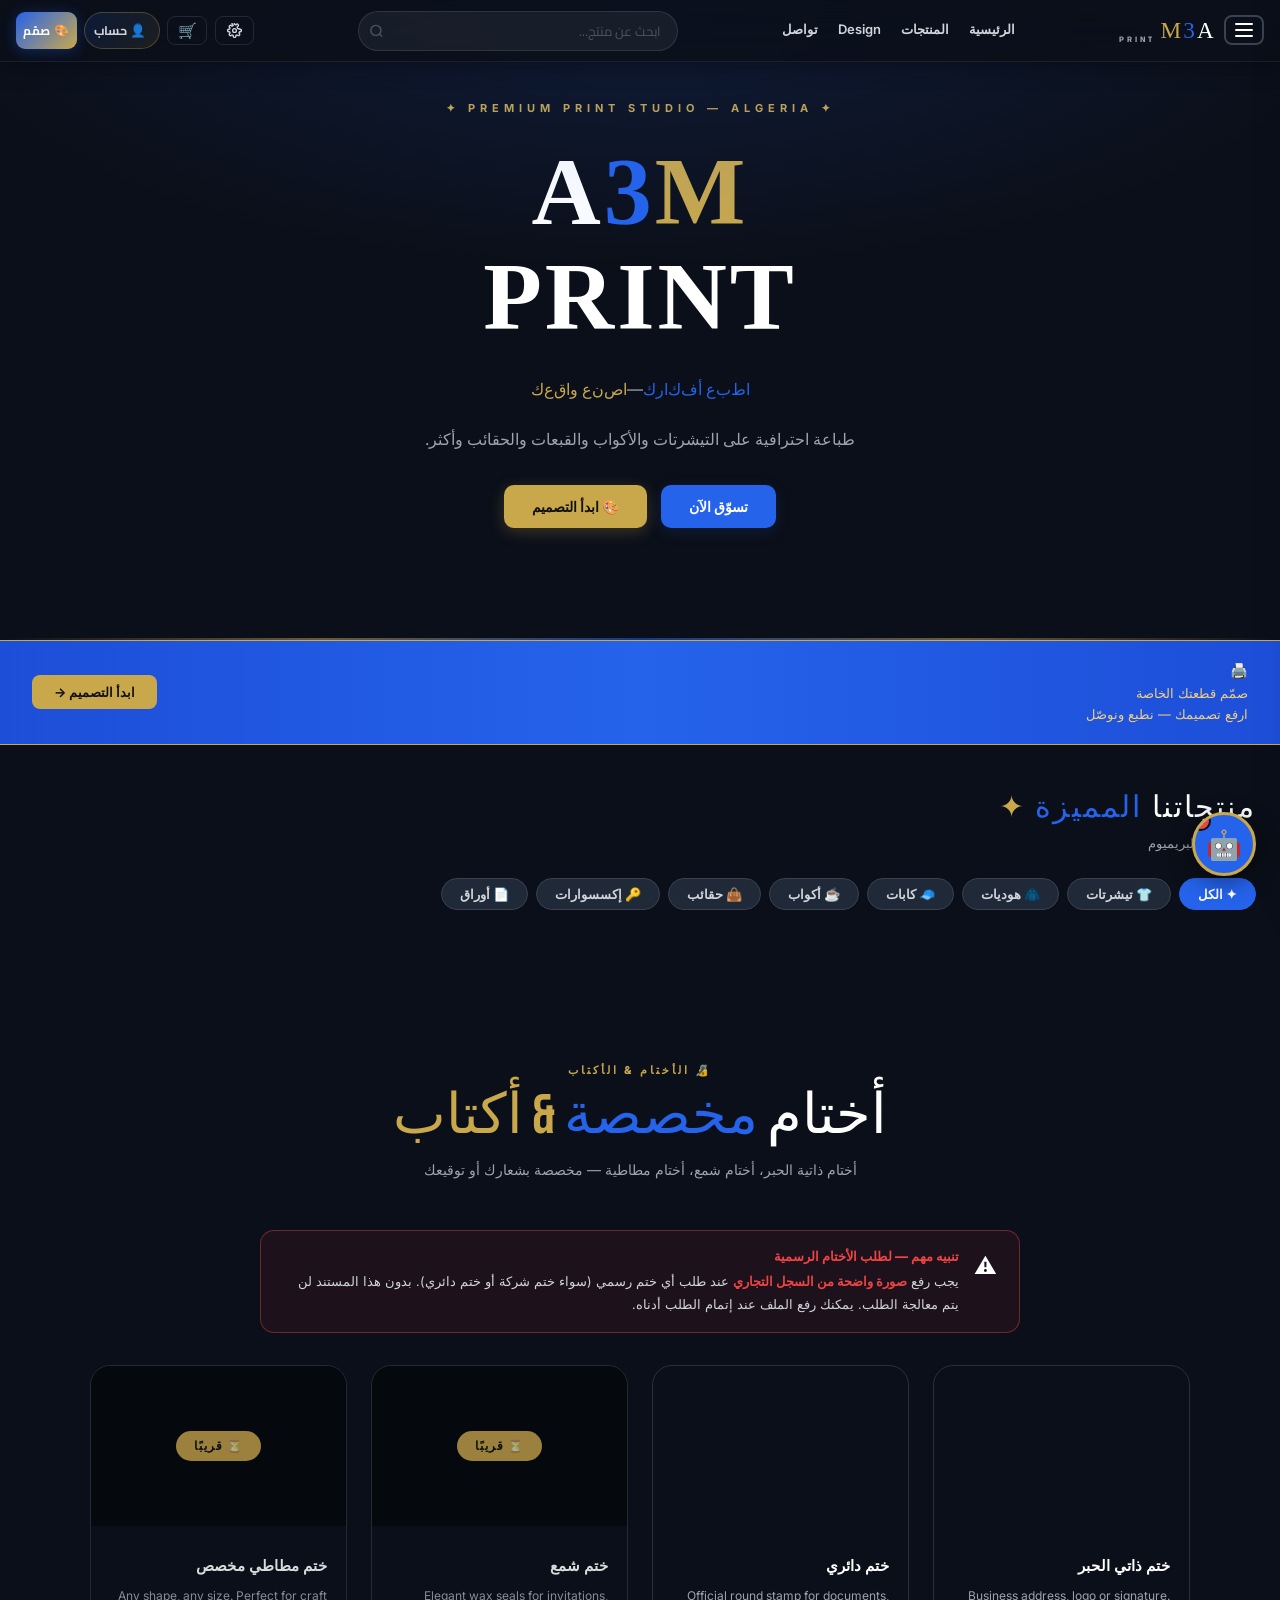
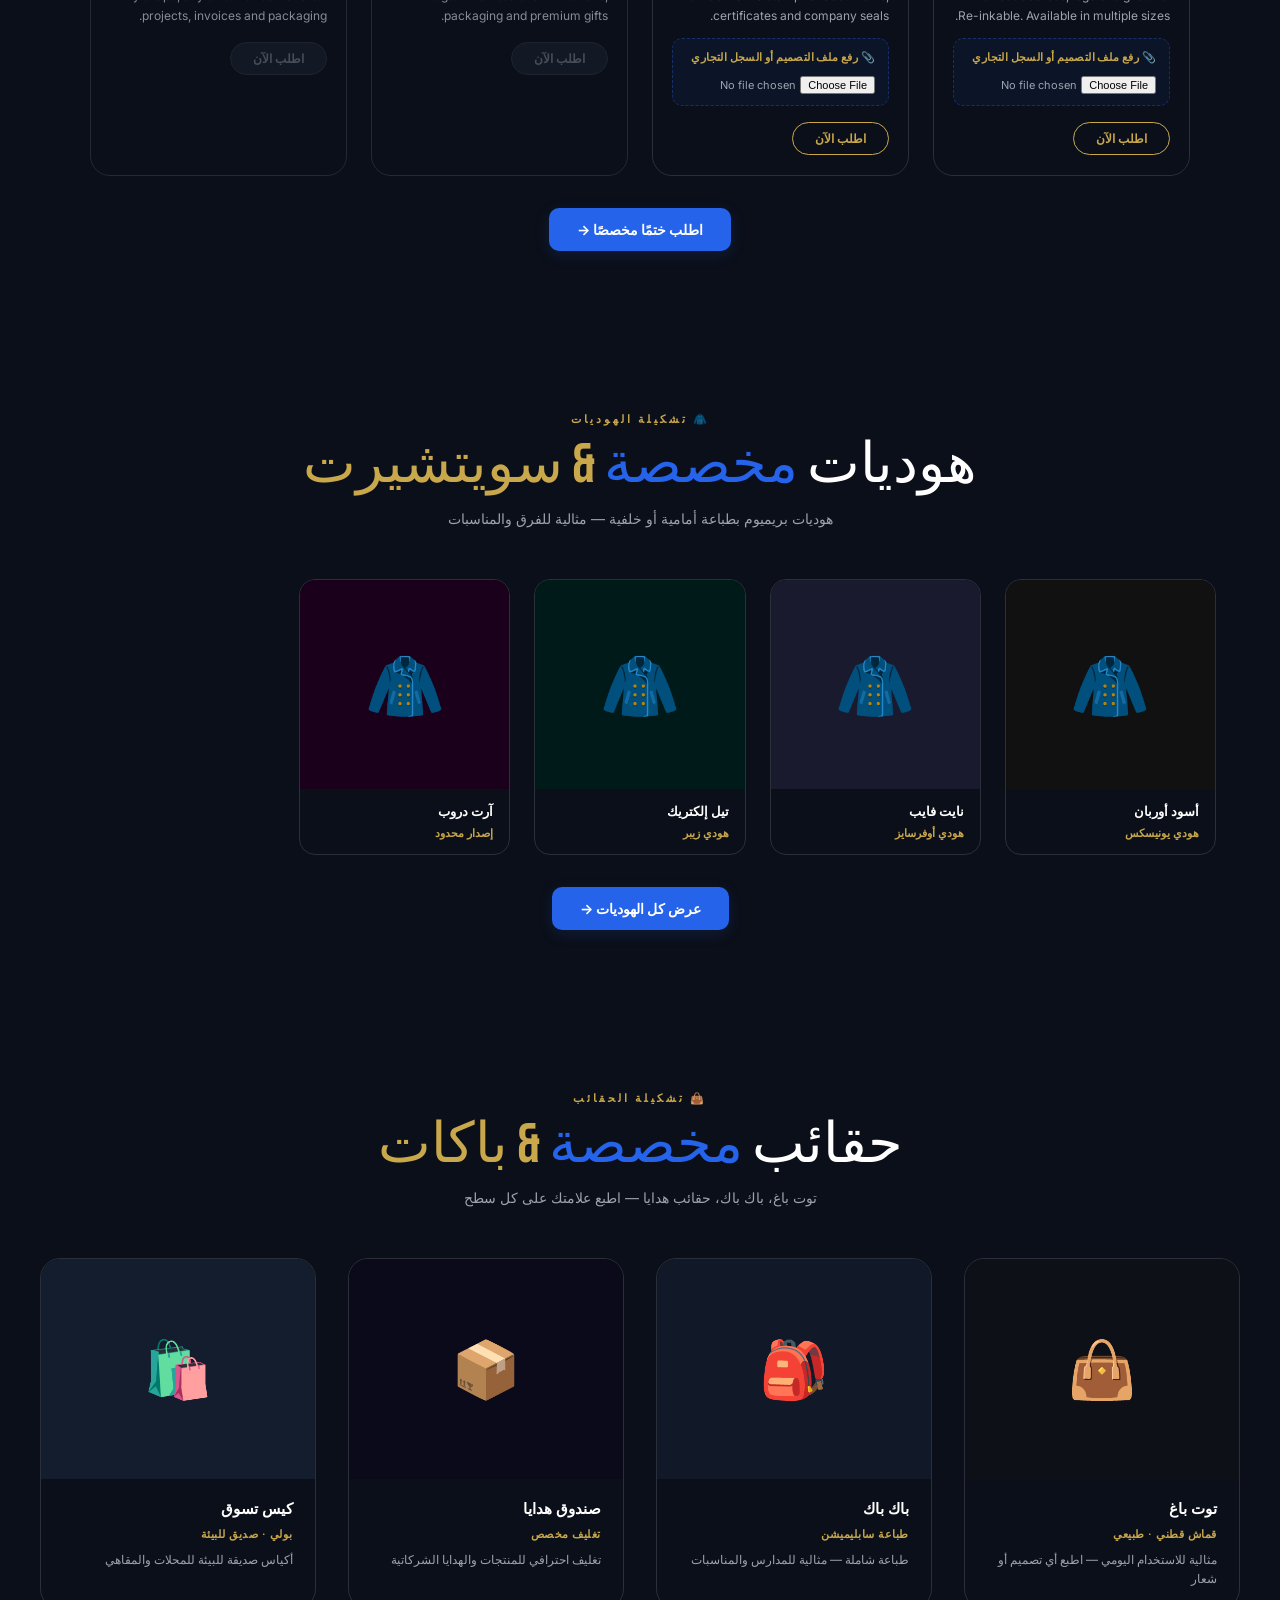
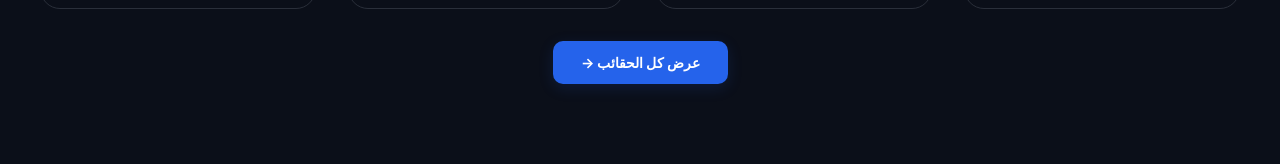
==== commit 50b27761: "Add files via upload" ====
--- a/V4/index.html
+++ b/V4/index.html
@@ -5,6 +5,77 @@
   <meta name="viewport" content="width=device-width, initial-scale=1.0"/>
   <meta name="description" content="A3M Print — أفضل مطبعة في الجزائر. طباعة على تيشرتات، أكواب، قبعات، وأكثر."/>
   <meta name="theme-color" content="#0b0f19"/>
+  <!-- ══ CRITICAL — أول CSS يُحمَّل ══ -->
+  <style id="a3m-critical-overrides">
+    /* ✅ الفوتر — بالـ ID والـ class معاً */
+    #siteFooter,
+    html body footer,
+    html body footer.footer,
+    html body .footer {
+      display: block !important;
+      visibility: visible !important;
+      opacity: 1 !important;
+    }
+    /* يختفي فقط عند الدزاينر أو PS */
+    html body.designer-open #siteFooter,
+    html body.designer-open footer,
+    html body.ps-open #siteFooter,
+    html body.ps-open footer {
+      display: none !important;
+    }
+    /* ✅ عند إغلاق الدزاينر — تأكيد ظهور الفوتر */
+    html body:not(.designer-open):not(.ps-open) #siteFooter,
+    html body:not(.designer-open):not(.ps-open) footer {
+      display: block !important;
+      visibility: visible !important;
+    }
+    /* ✅ FIX designer.css bug: .designer-modal ~ * hides footer always */
+    /* نعيد تعريف الـ rule بـ specificity أعلى */
+    html body #siteFooter,
+    html body footer.footer {
+      visibility: visible !important;
+    }
+    /* فقط عند الدزاينر مفتوح تختفي */
+    html body.designer-open #siteFooter,
+    html body.designer-open footer.footer {
+      visibility: hidden !important;
+      display: none !important;
+    }
+    /* ✅ AI Bot — pointer-events مهم جداً */
+    html body #a3m-bot-wrap {
+      display: block !important;
+      visibility: visible !important;
+      opacity: 1 !important;
+      z-index: 99999 !important;
+      pointer-events: auto !important;
+    }
+    html body #a3m-bot-trigger {
+      pointer-events: auto !important;
+      cursor: pointer !important;
+    }
+    /* psOverlay */
+    #psOverlay { display: none !important; }
+    #psOverlay.active { display: flex !important; }
+    /* scroll lock */
+    body.designer-open, body.ps-open { overflow: hidden !important; }
+  </style>
+
+  <!-- ══ DESIGNER.CSS FIX — يُحمَّل بعد designer.css ويتغلب عليه ══ -->
+  <style id="a3m-designer-fix">
+    /* إصلاح Bug: designer-modal ~ * يخفي الفوتر حتى لما الدزاينر مغلق */
+    .designer-modal:not(.open) ~ #siteFooter,
+    .designer-modal:not(.open) ~ footer,
+    .designer-modal:not(.open) ~ footer.footer {
+      visibility: visible !important;
+      display: block !important;
+      pointer-events: auto !important;
+    }
+    .designer-modal:not(.open) ~ #a3m-bot-wrap {
+      visibility: visible !important;
+      display: block !important;
+      pointer-events: auto !important;
+    }
+  </style>
 
   <title>A3M Print — Print Your Ideas</title>
 
@@ -16,31 +87,16 @@
   <!-- Styles -->
   <link rel="stylesheet" href="./styles/index.css"/>
   <link rel="stylesheet" href="./styles/pages/designer.css"/>
-      <style>
-    /* ── Account button ── */
-    .acc-btn{display:flex;align-items:center;gap:.4rem;background:linear-gradient(135deg,rgba(37,99,235,.12),rgba(201,168,76,.08));border:1px solid rgba(201,168,76,.28);border-radius:20px;color:var(--txt2);padding:.36rem .85rem .36rem .5rem;font-size:12.5px;font-weight:700;cursor:pointer;transition:.2s;font-family:'Cairo',sans-serif;white-space:nowrap;}
-    .acc-btn:hover{border-color:var(--gold);color:#fff;background:linear-gradient(135deg,rgba(37,99,235,.22),rgba(201,168,76,.16));transform:translateY(-1px);box-shadow:0 4px 14px rgba(201,168,76,.12);}
-    .acc-btn .acc-avatar{width:24px;height:24px;border-radius:50%;background:linear-gradient(135deg,var(--accent,#2563eb),var(--gold,#c9a84c));display:flex;align-items:center;justify-content:center;font-size:11px;flex-shrink:0;}
-    .acc-btn .acc-label{font-size:12px;}
-    .acc-btn .acc-xp-dot{width:6px;height:6px;border-radius:50%;background:var(--gold,#c9a84c);flex-shrink:0;box-shadow:0 0 6px rgba(201,168,76,.5);}
-
-    /* ── Stamp card ── */
-    .stamp-card{padding:0!important;align-items:stretch!important;text-align:right!important;overflow:hidden;}
-    [dir="ltr"] .stamp-card{text-align:left!important;}
-    .stamp-card-body{padding:1rem 1.2rem 1.2rem;display:flex;flex-direction:column;align-items:flex-start;gap:.5rem;flex:1;}
-
-    /* ── Stamp size grid ── */
-    .ps-sz-group-header{font-size:11px;font-weight:800;letter-spacing:1.5px;text-transform:uppercase;color:var(--gold,#c9a84c);padding:.7rem .2rem .4rem;border-bottom:1px solid rgba(201,168,76,.2);margin-bottom:.6rem;display:flex;align-items:center;gap:.5rem;}
-    .ps-sz-row{display:flex;flex-wrap:wrap;gap:.6rem;margin-bottom:1.2rem;}
-    .ps-sz-card{background:var(--bg3,#1f2937);border:1px solid var(--border2,#3a4150);border-radius:10px;padding:.7rem .8rem;cursor:pointer;transition:.2s;display:flex;flex-direction:column;align-items:center;gap:.35rem;min-width:82px;}
-    .ps-sz-card:hover{border-color:var(--gold,#c9a84c);background:rgba(201,168,76,.08);transform:translateY(-2px);}
-    .ps-sz-shape{display:flex;align-items:center;justify-content:center;min-height:30px;}
-    .ps-sz-label{font-size:11px;font-weight:700;color:var(--txt2,#d1d5db);white-space:nowrap;}
-    #psStampGrid{padding:.5rem 0;}
-
-    /* ── Designer open: JS handles hiding, CSS locks scroll ── */
-    body.designer-open { overflow: hidden !important; }
+  <!-- ✅ FIX: designer.css bug — sibling selector hides footer -->
+  <style>
+    .designer-modal ~ #siteFooter,
+    .designer-modal ~ footer,
+    .designer-modal ~ footer.footer { visibility: visible !important; display: block !important; }
+    .designer-modal.open ~ #siteFooter,
+    .designer-modal.open ~ footer { visibility: hidden !important; display: none !important; }
+    .designer-modal ~ #a3m-bot-wrap { visibility: visible !important; display: block !important; pointer-events: auto !important; }
   </style>
+  <link rel="stylesheet" href="./styles/pages/index-inline.css"/>
 
   <!-- Critical: apply saved theme before paint to avoid flash -->
   <script>
@@ -130,8 +186,6 @@
 <!-- ===== SCRIPTS ===== -->
 
 <!-- Theme init — قبل كل شيء لتجنب flash -->
-
-
 
 <!-- ══════════════════════════════════════════════
      PRODUCT SELECTOR LOGIC
@@ -1337,424 +1391,9 @@
 <!-- ══════════════════════════════════════════════
      ENHANCED DESIGNER SCRIPTS (inline helpers)
 ══════════════════════════════════════════════ -->
-<script>
-(function(){
-  // Zoom
-  let _zoom = 1;
-  window.dsZoom = function(delta) {
-    _zoom = Math.max(0.25, Math.min(4, _zoom + delta));
-    const w = document.getElementById('dsCanvasWrap');
-    if (w) w.style.transform = `scale(${_zoom})`;
-    const v = document.getElementById('dsZoomVal');
-    if (v) v.textContent = Math.round(_zoom * 100) + '%';
-  };
-  window.dsFitCanvas = function() {
-    const wrap = document.getElementById('dsCanvasWrap');
-    if (!wrap) return;
-    const canvas = document.getElementById('designCanvas');
-    if (!canvas) return;
-    const pw = wrap.clientWidth, ph = wrap.clientHeight;
-    const cw = canvas.width, ch = canvas.height;
-    const ratio = Math.min((pw - 80) / cw, (ph - 80) / ch, 1);
-    _zoom = ratio;
-    wrap.style.transform = `scale(${ratio})`;
-    const v = document.getElementById('dsZoomVal');
-    if (v) v.textContent = Math.round(ratio * 100) + '%';
-  };
-
-  // Letter spacing
-  window.dsSetLetterSpacing = function(val) {
-    if (typeof layers === 'undefined' || !selectedId) return;
-    const l = layers.find(x => x.id === selectedId);
-    if (!l || l.type !== 'text') return;
-    l.letterSpacing = parseFloat(val) || 0;
-    if (typeof drawAll === 'function') drawAll();
-  };
-
-  // Text style toggles
-  window.dsToggleTxtStyle = function(style) {
-    if (typeof layers === 'undefined' || !selectedId) return;
-    const l = layers.find(x => x.id === selectedId);
-    if (!l || l.type !== 'text') return;
-    if (typeof saveHist === 'function') saveHist();
-    l[style] = !l[style];
-    if (typeof drawAll === 'function') drawAll();
-    const ids = { bold: 'tbBold', italic: 'tbItalic', underline: 'tbUnderline' };
-    const btn = document.getElementById(ids[style]);
-    if (btn) btn.classList.toggle('active-btn', l[style]);
-  };
-
-  // setBg bridge
-  window.dsSetBg = function(c) {
-    if (typeof setBg === 'function') setBg(c);
-    else { if (typeof bgColorVal !== 'undefined') window.bgColorVal = c; if (typeof drawAll === 'function') drawAll(); }
-  };
-
-  // Download / save bridges
-  window.dsDownload  = function() { if (typeof downloadDesign === 'function') downloadDesign(); };
-  window.dsSaveCart  = function() { if (typeof saveToCart === 'function') saveToCart(); };
-  window.dsUndo      = function() { if (typeof undoAction === 'function') undoAction(); };
-  window.dsRedo      = function() { if (typeof redoAction === 'function') redoAction(); };
-  window.dsClearCanvas = function() { if (typeof clearCanvas === 'function') { if (typeof saveHist === 'function') saveHist(); clearCanvas(); } };
-  window.dsBringForward  = function() { if (typeof bringForward === 'function') bringForward(); };
-  window.dsSendBackward  = function() { if (typeof sendBackward === 'function') sendBackward(); };
-  window.dsFlipH = function() { if (typeof flipH === 'function') flipH(); };
-  window.dsFlipV = function() { if (typeof flipV === 'function') flipV(); };
-  window.dsUploadImage = function(e) { if (typeof uploadImage === 'function') uploadImage(e); };
-
-  // Sync layer count to secondary badge
-  function syncLayerBadge() {
-    try {
-      const cnt = (typeof layers !== 'undefined') ? layers.length : 0;
-      ['dsLayerCount', 'dsLayerCount2', 'dsLayerCountStatus'].forEach(id => {
-        const el = document.getElementById(id);
-        if (el) el.textContent = cnt;
-      });
-    } catch(e) {}
-  }
-  // Patch notifyChange
-  const _origNC = window.notifyChange;
-  window.notifyChange = function() {
-    if (_origNC) _origNC.apply(this, arguments);
-    syncLayerBadge();
-  };
-
-  // ── Keyboard shortcuts ──
-  document.addEventListener('keydown', e => {
-    const dm = document.getElementById('designerModal');
-    if (!dm || !dm.classList.contains('open')) return;
-    const tag = e.target.tagName;
-    if (tag === 'INPUT' || tag === 'TEXTAREA' || tag === 'SELECT') return;
-
-    if (e.key === 'v' || e.key === 'V') setTool('select');
-    if (e.key === 't' || e.key === 'T') setTool('text');
-    if (e.key === 'r' || e.key === 'R') setTool('rect');
-    if (e.key === 'c' || e.key === 'C') setTool('circle');
-    if (e.key === 's' || e.key === 'S') setTool('star');
-    if (e.key === 'l' || e.key === 'L') setTool('line');
-    if (e.key === 'Delete' || e.key === 'Backspace') { if (typeof deleteSelected === 'function') deleteSelected(); }
-    if ((e.ctrlKey || e.metaKey) && e.key === 'z') { e.preventDefault(); if (typeof undoAction === 'function') undoAction(); }
-    if ((e.ctrlKey || e.metaKey) && (e.key === 'y' || (e.shiftKey && e.key === 'z'))) { e.preventDefault(); if (typeof redoAction === 'function') redoAction(); }
-    if ((e.ctrlKey || e.metaKey) && e.key === 'd') { e.preventDefault(); if (typeof duplicateSelected === 'function') duplicateSelected(); }
-    if (e.key === '+' || e.key === '=') dsZoom(0.15);
-    if (e.key === '-') dsZoom(-0.15);
-    if (e.key === '0') { _zoom = 1; const w = document.getElementById('dsCanvasWrap'); if (w) w.style.transform = 'scale(1)'; document.getElementById('dsZoomVal').textContent = '100%'; }
-    if (e.key === 'g' || e.key === 'G') { if (typeof toggleGrid === 'function') toggleGrid(); }
-    if (e.key === 'Escape') { if (typeof closeDesigner === 'function') closeDesigner(); }
-
-    // Arrow keys to nudge selected layer
-    if (['ArrowLeft','ArrowRight','ArrowUp','ArrowDown'].includes(e.key)) {
-      if (typeof layers !== 'undefined' && typeof selectedId !== 'undefined' && selectedId) {
-        const l = layers.find(x => x.id === selectedId);
-        if (l) {
-          const d = e.shiftKey ? 10 : 1;
-          if (e.key === 'ArrowLeft')  l.x -= d;
-          if (e.key === 'ArrowRight') l.x += d;
-          if (e.key === 'ArrowUp')    l.y -= d;
-          if (e.key === 'ArrowDown')  l.y += d;
-          if (typeof drawAll === 'function') drawAll();
-          e.preventDefault();
-        }
-      }
-    }
-  });
-
-  // ── DESIGNER i18n ──
-  const DS_I18N = {
-    ar: {
-      settings: "إعدادات", back: "رجوع", cart: "سلة", order: "اطلب",
-      export: "تصدير", preview3d: "معاينة 3D", clear: "مسح الكل",
-      undo: "تراجع", redo: "إعادة",
-      panelText: "نص", panelShapes: "أشكال", panelImage: "صورة",
-      panelTemplates: "القوالب", panelLayers: "الطبقات", panelBg: "الخلفية",
-      addText: "＋ إضافة نص", uploadImg: "اضغط لرفع صورة",
-      priceLbl: "السعر", priceNote: "تقديري",
-      oobWarning: "⚠️ عناصر خارج منطقة الطباعة",
-      layers: "طبقات", tool: "أداة", shortcuts: "⌨ اختصارات",
-      settingsTitle: "إعدادات الديزاينر",
-      langLabel: "اللغة", themeLabel: "المظهر", currLabel: "العملة",
-      close: "إغلاق",
-      langAr: "العربية", langEn: "English", langFr: "Français",
-      themeBlue: "أزرق داكن", themeLight: "فاتح", themePurple: "بنفسجي",
-    },
-    en: {
-      settings: "Settings", back: "Back", cart: "Cart", order: "Order",
-      export: "Export", preview3d: "3D Preview", clear: "Clear All",
-      undo: "Undo", redo: "Redo",
-      panelText: "Text", panelShapes: "Shapes", panelImage: "Image",
-      panelTemplates: "Templates", panelLayers: "Layers", panelBg: "Background",
-      addText: "+ Add Text", uploadImg: "Click to upload image",
-      priceLbl: "Price", priceNote: "estimated",
-      oobWarning: "⚠️ Elements outside print area",
-      layers: "Layers", tool: "Tool", shortcuts: "⌨ Shortcuts",
-      settingsTitle: "Designer Settings",
-      langLabel: "Language", themeLabel: "Theme", currLabel: "Currency",
-      close: "Close",
-      langAr: "العربية", langEn: "English", langFr: "Français",
-      themeBlue: "Blue Dark", themeLight: "Light", themePurple: "Purple",
-    },
-    fr: {
-      settings: "Paramètres", back: "Retour", cart: "Panier", order: "Commander",
-      export: "Exporter", preview3d: "Aperçu 3D", clear: "Tout effacer",
-      undo: "Annuler", redo: "Rétablir",
-      panelText: "Texte", panelShapes: "Formes", panelImage: "Image",
-      panelTemplates: "Modèles", panelLayers: "Calques", panelBg: "Arrière-plan",
-      addText: "+ Ajouter texte", uploadImg: "Cliquer pour uploader",
-      priceLbl: "Prix", priceNote: "estimé",
-      oobWarning: "⚠️ Éléments hors zone d'impression",
-      layers: "Calques", tool: "Outil", shortcuts: "⌨ Raccourcis",
-      settingsTitle: "Paramètres du designer",
-      langLabel: "Langue", themeLabel: "Thème", currLabel: "Devise",
-      close: "Fermer",
-      langAr: "العربية", langEn: "English", langFr: "Français",
-      themeBlue: "Bleu foncé", themeLight: "Clair", themePurple: "Violet",
-    },
-  };
-
-  function _dsT(key) {
-    const lang = window.currentLang || localStorage.getItem("a3m_lang") || "ar";
-    return (DS_I18N[lang] || DS_I18N.ar)[key] || key;
-  }
-
-  window.applyDesignerI18n = function() {
-    // update all [data-i18n-ds] elements inside the designer modal
-    document.querySelectorAll("[data-i18n-ds]").forEach(el => {
-      const key = el.getAttribute("data-i18n-ds");
-      el.textContent = _dsT(key);
-    });
-    // price box
-    const priceLbl = document.querySelector("#ds-price-box span:first-child");
-    const priceNote = document.querySelector("#ds-price-box span:last-child");
-    if (priceLbl) priceLbl.textContent = _dsT("priceLbl");
-    if (priceNote) priceNote.textContent = _dsT("priceNote");
-    // OOB warning
-    const oob = document.getElementById("dsOobWarning");
-    if (oob) oob.innerHTML = "⚠️ " + _dsT("oobWarning").replace("⚠️ ","");
-    // status bar items
-    const lc = document.getElementById("dsLayerCount");
-    if (lc) { const si = lc.closest(".ds-status-item"); if (si && si.childNodes[0]) si.childNodes[0].textContent = _dsT("layers") + ": "; }
-    // panel titles
-    const panelTitles = document.querySelectorAll(".d-panel-title");
-    panelTitles.forEach(pt => {
-      const txt = pt.textContent.trim();
-      if (/نص|Text|Texte/.test(txt) && !pt.textContent.includes("✅") && !pt.textContent.includes("حدود") && !pt.textContent.includes("ظل")) pt.textContent = _dsT("panelText");
-      if (/أشكال|Shapes|Formes/.test(txt)) pt.textContent = _dsT("panelShapes");
-      if (/صورة|Image/.test(txt)) pt.textContent = _dsT("panelImage");
-      if (/القوالب|Templates|Modèles/.test(txt)) pt.textContent = _dsT("panelTemplates");
-      if (/الخلفية|Background|Arrière/.test(txt)) pt.textContent = _dsT("panelBg");
-    });
-    // add text button
-    const addTextBtn = document.querySelector("[onclick='addText()']");
-    if (addTextBtn) addTextBtn.textContent = _dsT("addText");
-    // upload zone
-    const uploadP = document.querySelector(".upload-zone p:first-of-type");
-    if (uploadP) uploadP.textContent = _dsT("uploadImg");
-    // topbar buttons via title
-    const backBtns = document.querySelectorAll("[onclick='closeDesigner()']");
-    backBtns.forEach(b => {
-      const sp = b.querySelector("span[data-i18n-ds]");
-      if (!sp) { /* find text node */ b.childNodes.forEach(n => { if(n.nodeType===3&&n.textContent.trim()) n.textContent=" "+_dsT("back"); }); }
-    });
-    // Export button
-    document.querySelectorAll(".d-btn-gold").forEach(b => {
-      if (b.textContent.includes("تصدير")||b.textContent.includes("Export")||b.textContent.includes("Exporter"))
-        b.textContent = "⬇ " + _dsT("export") + " ▾";
-    });
-    // Cart button
-    document.querySelectorAll("[onclick='saveToCart()']").forEach(b => b.textContent = "🛒 " + _dsT("cart"));
-    // Order button
-    document.querySelectorAll("[onclick='openOrderFromDesign()']").forEach(b => b.textContent = "📋 " + _dsT("order"));
-    // 3D button
-    document.querySelectorAll("[onclick='open3DViewer()']").forEach(b => {
-      b.innerHTML = b.innerHTML.replace(/3D.*/, "") + "3D";
-    });
-    // Settings btn text
-    const ssBtn = document.getElementById("dsSettingsBtn");
-    if (ssBtn) { const sp = ssBtn.querySelector("[data-i18n-ds='settings']"); if(sp) sp.textContent = _dsT("settings"); }
-    // Layers section title
-    const layersTitleSpan = document.querySelector("#dsLayerCount2")?.parentElement;
-    if (layersTitleSpan) {
-      const parent = layersTitleSpan.closest(".d-panel-title");
-      if (parent) {
-        const cnt = document.getElementById("dsLayerCount2")?.textContent || "0";
-        parent.querySelector("span:first-child").textContent = _dsT("panelLayers") + " (" + cnt + ")";
-      }
-    }
-  };
-
-  // ── SETTINGS MODAL ──
-  window.openDesignerSettings = function() {
-    let modal = document.getElementById("dsSettingsModal");
-    if (!modal) {
-      modal = document.createElement("div");
-      modal.id = "dsSettingsModal";
-      modal.style.cssText = `position:fixed;inset:0;z-index:99999;display:flex;align-items:center;justify-content:center;background:rgba(0,0,0,.7);backdrop-filter:blur(6px)`;
-      modal.innerHTML = `
-        <div style="background:#111827;border:1px solid #252540;border-radius:16px;padding:28px 32px;min-width:320px;max-width:420px;width:90%;font-family:'Cairo',sans-serif;box-shadow:0 24px 60px rgba(0,0,0,.7)">
-          <div style="display:flex;justify-content:space-between;align-items:center;margin-bottom:22px">
-            <h2 id="dsSettingsTitle" style="font-size:18px;color:#e5e7eb;margin:0">إعدادات الديزاينر</h2>
-            <button onclick="document.getElementById('dsSettingsModal').remove()" style="background:none;border:none;color:#6b7280;font-size:20px;cursor:pointer;line-height:1">✕</button>
-          </div>
-
-          <!-- Language -->
-          <div style="margin-bottom:18px">
-            <label id="dsLangLbl" style="display:block;font-size:12px;color:#9ca3af;margin-bottom:8px;letter-spacing:.5px">اللغة</label>
-            <div style="display:flex;gap:8px">
-              <button class="ds-setting-pill" onclick="window.A3MSettings?.setLang('ar');applyDesignerI18n();_updateSettingsPills()" data-lang="ar">العربية</button>
-              <button class="ds-setting-pill" onclick="window.A3MSettings?.setLang('en');applyDesignerI18n();_updateSettingsPills()" data-lang="en">English</button>
-              <button class="ds-setting-pill" onclick="window.A3MSettings?.setLang('fr');applyDesignerI18n();_updateSettingsPills()" data-lang="fr">Français</button>
-            </div>
-          </div>
-
-          <!-- Theme -->
-          <div style="margin-bottom:18px">
-            <label id="dsThemeLbl" style="display:block;font-size:12px;color:#9ca3af;margin-bottom:8px;letter-spacing:.5px">المظهر</label>
-            <div style="display:flex;gap:8px;flex-wrap:wrap">
-              <button class="ds-setting-pill" onclick="window.A3MSettings?.setTheme('blue-dark');_updateSettingsPills()" data-theme="blue-dark" style="border-color:#2563eb">🌙 أزرق داكن</button>
-              <button class="ds-setting-pill" onclick="window.A3MSettings?.setTheme('light');_updateSettingsPills()" data-theme="light" style="border-color:#d1d5db;color:#374151;background:#f9fafb">☀️ فاتح</button>
-              <button class="ds-setting-pill" onclick="window.A3MSettings?.setTheme('purple-dark');_updateSettingsPills()" data-theme="purple-dark" style="border-color:#7c3aed">💜 بنفسجي</button>
-            </div>
-          </div>
-
-          <!-- Currency -->
-          <div style="margin-bottom:24px">
-            <label id="dsCurrLbl" style="display:block;font-size:12px;color:#9ca3af;margin-bottom:8px;letter-spacing:.5px">العملة</label>
-            <div style="display:flex;gap:8px;flex-wrap:wrap">
-              <button class="ds-setting-pill" onclick="window.A3MSettings?.setCurrency('DZD');_updateSettingsPills()" data-curr="DZD">🇩🇿 دج</button>
-              <button class="ds-setting-pill" onclick="window.A3MSettings?.setCurrency('USD');_updateSettingsPills()" data-curr="USD">🇺🇸 USD</button>
-              <button class="ds-setting-pill" onclick="window.A3MSettings?.setCurrency('EUR');_updateSettingsPills()" data-curr="EUR">🇪🇺 EUR</button>
-            </div>
-          </div>
-
-          <button onclick="document.getElementById('dsSettingsModal').remove()" style="width:100%;padding:11px;background:linear-gradient(135deg,#7c3aed,#2563eb);color:#fff;border:none;border-radius:8px;font-size:14px;font-family:'Cairo',sans-serif;cursor:pointer;font-weight:600" id="dsCloseSettingsBtn">إغلاق</button>
-        </div>
-        <style>
-          .ds-setting-pill {
-            padding:7px 14px;border-radius:8px;border:1.5px solid #374151;
-            background:#1f2937;color:#d1d5db;font-family:'Cairo',sans-serif;
-            font-size:13px;cursor:pointer;transition:.15s;
-          }
-          .ds-setting-pill:hover { border-color:#7c3aed; }
-          .ds-setting-pill.active { border-color:#7c3aed;background:rgba(124,58,237,.2);color:#a78bfa; }
-        </style>`;
-      document.body.appendChild(modal);
-      modal.addEventListener("click", e => { if(e.target===modal) modal.remove(); });
-    }
-    _updateSettingsPills();
-    modal.style.display = "flex";
-  };
-
-  window._updateSettingsPills = function() {
-    const s = window.A3MSettings?.get() || {};
-    const lang = s.lang || localStorage.getItem("a3m_lang") || "ar";
-    const theme = s.theme || localStorage.getItem("a3m_theme") || "blue-dark";
-    const curr = s.currency || "DZD";
-    document.querySelectorAll(".ds-setting-pill[data-lang]").forEach(b => b.classList.toggle("active", b.dataset.lang === lang));
-    document.querySelectorAll(".ds-setting-pill[data-theme]").forEach(b => b.classList.toggle("active", b.dataset.theme === theme));
-    document.querySelectorAll(".ds-setting-pill[data-curr]").forEach(b => b.classList.toggle("active", b.dataset.curr === curr));
-    // update labels via i18n
-    const t = key => ((DS_I18N[lang]||DS_I18N.ar)[key]||key);
-    const lt = document.getElementById("dsLangLbl");   if(lt) lt.textContent = t("langLabel");
-    const tt = document.getElementById("dsThemeLbl");  if(tt) tt.textContent = t("themeLabel");
-    const ct = document.getElementById("dsCurrLbl");   if(ct) ct.textContent = t("currLabel");
-    const st = document.getElementById("dsSettingsTitle"); if(st) st.textContent = t("settingsTitle");
-    const cb = document.getElementById("dsCloseSettingsBtn"); if(cb) cb.textContent = t("close");
-  };
-
-  // Auto-apply i18n when designer opens
-  document.addEventListener("DOMContentLoaded", function() {
-    const dm = document.getElementById("designerModal");
-    if (!dm) return;
-    const obs = new MutationObserver(muts => {
-      muts.forEach(m => {
-        if (m.target.id === "designerModal" && m.target.classList.contains("open")) {
-          setTimeout(applyDesignerI18n, 200);
-        }
-      });
-    });
-    obs.observe(dm, { attributes: true, attributeFilter: ["class"] });
-  });
-
-  // Also apply on a3m:lang event
-  document.addEventListener("a3m:lang", () => {
-    const dm = document.getElementById("designerModal");
-    if (dm && dm.classList.contains("open")) applyDesignerI18n();
-  });
-
-
-  // ── ACCORDION (right panel sections) ──
-  window.toggleAcc = function(header) {
-    const body = header.nextElementSibling;
-    const arrow = header.querySelector('.ds-acc-arrow');
-    const isOpen = body.style.display !== 'none';
-    body.style.display = isOpen ? 'none' : 'block';
-    if (arrow) arrow.style.transform = isOpen ? 'rotate(-90deg)' : 'rotate(0deg)';
-    header.style.marginBottom = isOpen ? '0' : '';
-  };
-
-  // ── LEFT PANEL toggle ──
-  window.toggleLeftPanel = function() {
-    const panel = document.getElementById('dsLeftPanel');
-    const btn   = document.getElementById('dsLeftToggleBtn');
-    if (!panel) return;
-    const hidden = panel.style.display === 'none';
-    panel.style.display = hidden ? 'flex' : 'none';
-    if (btn) btn.textContent = hidden ? '‹' : '›';
-    if (btn) btn.style.left  = hidden ? '0' : '0';
-  };
-
-  // ── RIGHT PANEL toggle ──
-  window.toggleRightPanel = function() {
-    const panel = document.getElementById('dsRightPanel');
-    const btn   = document.getElementById('dsRightToggleBtn');
-    if (!panel) return;
-    const hidden = panel.style.display === 'none';
-    panel.style.display = hidden ? 'flex' : 'none';
-    if (btn) btn.textContent = hidden ? '›' : '‹';
-  };
-
-  // ── SHAPES GROUP toggle (left sidebar) ──
-  window.toggleShapesGroup = function() {
-    const list  = document.getElementById('dsShapesList');
-    const arrow = document.getElementById('dsShapesArrow');
-    if (!list) return;
-    const open = list.style.display === 'none';
-    list.style.display = open ? 'flex' : 'none';
-    if (arrow) arrow.style.transform = open ? 'rotate(180deg)' : 'rotate(0deg)';
-  };
-
-  // ── RIGHT PANEL RESIZE (drag left edge) ──
-  (function() {
-    const handle = document.getElementById('dsResizeHandle');
-    const panel  = document.getElementById('dsRightPanel');
-    if (!handle || !panel) return;
-    let startX, startW;
-    handle.addEventListener('mousedown', function(e) {
-      startX = e.clientX;
-      startW = panel.offsetWidth;
-      document.body.style.cursor = 'col-resize';
-      document.body.style.userSelect = 'none';
-      function onMove(e) {
-        const dx = startX - e.clientX; // dragging left = wider
-        const newW = Math.min(420, Math.max(160, startW + dx));
-        panel.style.width = newW + 'px';
-      }
-      function onUp() {
-        document.body.style.cursor = '';
-        document.body.style.userSelect = '';
-        document.removeEventListener('mousemove', onMove);
-        document.removeEventListener('mouseup', onUp);
-      }
-      document.addEventListener('mousemove', onMove);
-      document.addEventListener('mouseup', onUp);
-      e.preventDefault();
-    });
-  })();
-
-})();
-</script>
-
-!-- ===== ORDER FORM MODAL ===== -->
+<script src="./scripts/designer/designer-extras-inline.js"></script>
+
+<!-- ===== ORDER FORM MODAL ===== -->
 <div class="order-modal" id="orderModal">
   <div class="order-box">
     <div class="order-header">
@@ -1957,8 +1596,11 @@
   </div>
 </div>
 
+<!-- ✅ FIX: إغلاق designer-workspace المفقود -->
+</div>
+
 <!-- ===== FOOTER ===== -->
-<footer class="footer">
+<footer class="footer" id="siteFooter">
   <div class="footer-top">
 
     <!-- Brand column -->
@@ -2128,7 +1770,6 @@
 <!-- 3. AI assistant (standalone IIFE) -->
 <script src="./scripts/ai/ai.js"></script>
 
-
 <!-- 5. Three.js (must be before showcase.js) -->
 <script src="https://cdnjs.cloudflare.com/ajax/libs/three.js/r128/three.min.js"></script>
 
@@ -2140,7 +1781,6 @@
 <script src="./scripts/ui/showcase.js"></script>
 <script src="./scripts/ui/designer-extras.js"></script>
 
-
 <!-- 6. 3D Preview viewer (standalone) -->
 <script src="./scripts/designer/preview3d.js"></script>
 
@@ -2152,162 +1792,36 @@
 <script src="./scripts/designer/designer-publish-patch.js"></script>
 <script src="./scripts/designer/canvas-patches.js"></script>
 
-<script>
-
-// ── Designer open/close: hide/show page content ──
-(function() {
-  var PAGE_HIDE = [
-    'nav.a3m-nav','.hero','.section','.showcase-section',
-    '.design-banner','.products-section','footer','.footer',
-    '#sidebarOverlay','#cartOverlay','#sidebar','#cartPanel',
-    '.sidebar-overlay','.cart-overlay','.sidebar','.cart-panel','.toast',
-  ];
-
-  function _hide() {
-    PAGE_HIDE.forEach(function(sel) {
-      try { document.querySelectorAll(sel).forEach(function(el) {
-        el.style.setProperty('display','none','important');
-      }); } catch(e) {}
-    });
-    document.body.classList.add('designer-open');
+<script src="./scripts/ui/index-ui.js"></script>
+
+<script src="./scripts/ui/index-guard.js"></script>
+
+<!-- ══ FOOTER FIX: آخر CSS في الصفحة — يتغلب على كل شيء ══ -->
+<style>
+  /* هذا الـ style يجي بعد designer.css في الـ cascade — يتغلب عليه */
+  footer#siteFooter {
+    display: block !important;
+    visibility: visible !important;
+    opacity: 1 !important;
+    position: relative !important;
+    z-index: 1 !important;
+    background: var(--bg2, #111827) !important;
+    border-top: 2px solid var(--accent, #2563eb) !important;
+    padding: 3rem 2rem 1.5rem !important;
   }
-
-  function _show() {
-    PAGE_HIDE.forEach(function(sel) {
-      try { document.querySelectorAll(sel).forEach(function(el) {
-        el.style.removeProperty('display');
-      }); } catch(e) {}
-    });
-    document.body.classList.remove('designer-open');
+  /* فقط عند فتح الدزاينر يختفي */
+  body.designer-open footer#siteFooter,
+  body.ps-open footer#siteFooter {
+    display: none !important;
+    visibility: hidden !important;
   }
-
-  function _watch() {
-    var dm = document.getElementById('designerModal');
-    if (!dm) return;
-    if (dm.classList.contains('open')) _hide();
-    new MutationObserver(function() {
-      dm.classList.contains('open') ? _hide() : _show();
-    }).observe(dm, { attributes:true, attributeFilter:['class'] });
+  /* إصلاح designer.css السطر 612: .designer-modal ~ * */
+  .designer-modal ~ footer#siteFooter {
+    visibility: visible !important;
+    display: block !important;
   }
-
-  function _patch() {
-    // openDesigner — hide page content
-    var origOpen = window.openDesigner;
-    if (origOpen && !origOpen._p) {
-      window.openDesigner = function() {
-        _hide();
-        return origOpen.apply(this, arguments);
-      };
-      window.openDesigner._p = true;
-    }
-    // closeDesigner/closeDesignerModal — show page ONLY if modal is actually closing
-    ['closeDesigner','closeDesignerModal'].forEach(function(fn) {
-      var orig = window[fn];
-      if (orig && !orig._p) {
-        window[fn] = function() {
-          var result = orig.apply(this, arguments);
-          // Check if modal is actually closed after the call
-          setTimeout(function() {
-            var dm = document.getElementById('designerModal');
-            if (!dm || !dm.classList.contains('open')) _show();
-          }, 50);
-          return result;
-        };
-        window[fn]._p = true;
-      }
-    });
-  }
-
-  document.addEventListener('DOMContentLoaded', function() {
-    setTimeout(_watch, 150);
-    _patch();
-  });
-  window.addEventListener('a3m-ready', function() {
-    setTimeout(_patch, 100);
-    setTimeout(_patch, 600);
-    setTimeout(_watch, 200);
-  });
-})();
-
-
-// ── Protect enhanced elements from being overwritten by app.js ──
-(function() {
-  var ACC_BTN_HTML = null;
-
-  function _saveAccBtn() {
-    var btn = document.getElementById('accountNavBtn');
-    if (btn && btn.classList.contains('acc-btn')) {
-      ACC_BTN_HTML = btn.outerHTML;
-    }
-  }
-
-  function _restoreAccBtn() {
-    var btn = document.getElementById('accountNavBtn');
-    if (!btn) return;
-    if (!btn.classList.contains('acc-btn') && ACC_BTN_HTML) {
-      // app.js overwrote it — restore
-      var tmp = document.createElement('div');
-      tmp.innerHTML = ACC_BTN_HTML;
-      var newBtn = tmp.firstChild;
-      btn.parentNode.replaceChild(newBtn, btn);
-    }
-  }
-
-  document.addEventListener('DOMContentLoaded', function() {
-    // Save after a short delay (after initial render)
-    setTimeout(_saveAccBtn, 200);
-
-    // Watch for changes to the button
-    var container = document.getElementById('accountNavBtn');
-    if (!container) return;
-    var parent = container.parentNode;
-    if (!parent) return;
-
-    new MutationObserver(function() {
-      var btn = document.getElementById('accountNavBtn');
-      if (btn && !btn.classList.contains('acc-btn') && ACC_BTN_HTML) {
-        setTimeout(_restoreAccBtn, 10);
-      }
-    }).observe(parent, { childList: true, subtree: true, attributes: true, attributeFilter: ['class', 'innerHTML'] });
-  });
-
-  // Also restore after a3m-ready
-  window.addEventListener('a3m-ready', function() {
-    setTimeout(_saveAccBtn, 100);
-    setTimeout(_restoreAccBtn, 600);
-    setTimeout(_restoreAccBtn, 1200);
-  });
-})();
-
-// ── Stamp upload handler ──
-window._stampFiles = {};
-window.handleStampUpload = function(input, slotId) {
-  const file = input.files[0];
-  if (!file) return;
-  window._stampFiles[slotId] = file;
-  const status = document.getElementById('stampUpload' + slotId + 'Status');
-  if (status) {
-    status.style.display = 'block';
-    status.textContent = '✓ تم رفع الملف: ' + file.name;
-  }
-};
-
-// ── Open order form with stamp type pre-filled ──
-window.openOrderFormWithStamp = function(stampType) {
-  // Check if any file was uploaded for official stamps
-  const officialTypes = ['self-inking','round-seal','general'];
-  if (officialTypes.includes(stampType)) {
-    const hasFile = Object.keys(window._stampFiles).length > 0;
-    if (!hasFile) {
-      const proceed = confirm('⚠️ تذكير: يُنصح برفع صورة السجل التجاري قبل إتمام الطلب.\n\nهل تريد المتابعة بدون رفع ملف؟');
-      if (!proceed) return;
-    }
-  }
-  // Pre-fill order form note field if available
-  const noteEl = document.getElementById('orderNote') || document.getElementById('customNote') || document.querySelector('textarea[name="note"]');
-  if (noteEl) noteEl.value = 'نوع الختم: ' + stampType + (window._stampFiles[1] ? ' | ملف مرفق: ' + window._stampFiles[1].name : '');
-  if (typeof openOrderForm === 'function') openOrderForm();
-};
-</script>
+  /* إصلاح designer.css السطر 660: body.designer-open > * */
+  /* هذا لا يمكن override بـ sibling selector — لكن body.designer-open يُضاف فقط عند فتح الدزاينر */
+</style>
 </body>
 </html>
--- a/V4/styles/pages/designer.css
+++ b/V4/styles/pages/designer.css
@@ -608,18 +608,30 @@
   cursor: cell !important;
 }
 
-/* ── Prevent any sibling modal leaking into designer view ── */
-.designer-modal ~ * { visibility: hidden; pointer-events: none; }
-.designer-modal.open ~ * { visibility: hidden; pointer-events: none; }
-/* Re-show modals that should appear above designer ── */
+/* ── Prevent sibling content from showing OVER the open designer ── */
+/* ✅ FIX: أزلنا القاعدة بدون .open لأنها كانت تخفي الفوتر دائماً */
+.designer-modal.open ~ *:not(#siteFooter):not(footer):not(#a3m-bot-wrap):not(#toast):not(.toast-msg):not(#preview3dModal):not(#ds-publish-modal) {
+  visibility: hidden !important;
+  pointer-events: none !important;
+}
 .designer-modal.open ~ .order-modal.open,
 .designer-modal.open ~ #preview3dModal.open,
 .designer-modal.open ~ #prodModal.open,
 .designer-modal.open ~ #cartModal.open,
 .designer-modal.open ~ #authModal.open,
-.designer-modal.open ~ #psOverlay.open {
+.designer-modal.open ~ #psOverlay.open,
+.designer-modal.open ~ #ds-publish-modal,
+.designer-modal.open ~ #toast,
+.designer-modal.open ~ .toast-msg {
   visibility: visible;
   pointer-events: auto;
+}
+/* ✅ FIX: الفوتر والـ AI bot يظهران دائماً عند إغلاق الدزاينر */
+.designer-modal:not(.open) ~ #siteFooter,
+.designer-modal:not(.open) ~ footer,
+.designer-modal:not(.open) ~ #a3m-bot-wrap {
+  visibility: visible !important;
+  pointer-events: auto !important;
 }
 
 /* ══════════════════════════════════════════════════════════
@@ -631,9 +643,7 @@
   overflow: hidden !important;
   height: 100vh !important;
   width: 100vw !important;
-  position: fixed !important;
-  top: 0 !important;
-  left: 0 !important;
+  /* ✅ FIX: حذف position:fixed لأنه يسبب scroll jump عند الإغلاق */
 }
 
 /* Designer modal fills 100% viewport absolutely */
@@ -647,10 +657,18 @@
 }
 
 /* Hide ALL body children except designer when open */
-body.designer-open > *:not(#designerModal) {
+/* ✅ FIX: استثني الفوتر والـ bot من الإخفاء */
+body.designer-open > *:not(#designerModal):not(#siteFooter):not(footer):not(#a3m-bot-wrap) {
   display: none !important;
   visibility: hidden !important;
   pointer-events: none !important;
+}
+
+/* الفوتر والـ bot — مخفيان عند الدزاينر لكن بـ visibility لا display */
+body.designer-open > #siteFooter,
+body.designer-open > footer,
+body.designer-open > #a3m-bot-wrap {
+  display: none !important;
 }
 
 /* Re-show modals that can open OVER the designer */
@@ -666,3 +684,10 @@
   pointer-events: auto !important;
   z-index: 9500 !important;
 }
+/* ✅ AI bot يظهر فوق الدزاينر */
+body.designer-open > #a3m-bot-wrap {
+  display: block !important;
+  visibility: visible !important;
+  pointer-events: auto !important;
+  z-index: 99999 !important;
+}
--- a/V4/styles/pages/index-inline.css
+++ b/V4/styles/pages/index-inline.css
@@ -0,0 +1,34 @@
+/* index-inline.css — A3M Print — Inline styles extracted from index.html */
+
+/* ── Account button ── */
+    .acc-btn{display:flex;align-items:center;gap:.4rem;background:linear-gradient(135deg,rgba(37,99,235,.12),rgba(201,168,76,.08));border:1px solid rgba(201,168,76,.28);border-radius:20px;color:var(--txt2);padding:.36rem .85rem .36rem .5rem;font-size:12.5px;font-weight:700;cursor:pointer;transition:.2s;font-family:'Cairo',sans-serif;white-space:nowrap;}
+    .acc-btn:hover{border-color:var(--gold);color:#fff;background:linear-gradient(135deg,rgba(37,99,235,.22),rgba(201,168,76,.16));transform:translateY(-1px);box-shadow:0 4px 14px rgba(201,168,76,.12);}
+    .acc-btn .acc-avatar{width:24px;height:24px;border-radius:50%;background:linear-gradient(135deg,var(--accent,#2563eb),var(--gold,#c9a84c));display:flex;align-items:center;justify-content:center;font-size:11px;flex-shrink:0;}
+    .acc-btn .acc-label{font-size:12px;}
+    .acc-btn .acc-xp-dot{width:6px;height:6px;border-radius:50%;background:var(--gold,#c9a84c);flex-shrink:0;box-shadow:0 0 6px rgba(201,168,76,.5);}
+
+    /* ── Stamp card ── */
+    .stamp-card{padding:0!important;align-items:stretch!important;text-align:right!important;overflow:hidden;}
+    [dir="ltr"] .stamp-card{text-align:left!important;}
+    .stamp-card-body{padding:1rem 1.2rem 1.2rem;display:flex;flex-direction:column;align-items:flex-start;gap:.5rem;flex:1;}
+
+    /* ── Stamp size grid ── */
+    .ps-sz-group-header{font-size:11px;font-weight:800;letter-spacing:1.5px;text-transform:uppercase;color:var(--gold,#c9a84c);padding:.7rem .2rem .4rem;border-bottom:1px solid rgba(201,168,76,.2);margin-bottom:.6rem;display:flex;align-items:center;gap:.5rem;}
+    .ps-sz-row{display:flex;flex-wrap:wrap;gap:.6rem;margin-bottom:1.2rem;}
+    .ps-sz-card{background:var(--bg3,#1f2937);border:1px solid var(--border2,#3a4150);border-radius:10px;padding:.7rem .8rem;cursor:pointer;transition:.2s;display:flex;flex-direction:column;align-items:center;gap:.35rem;min-width:82px;}
+    .ps-sz-card:hover{border-color:var(--gold,#c9a84c);background:rgba(201,168,76,.08);transform:translateY(-2px);}
+    .ps-sz-shape{display:flex;align-items:center;justify-content:center;min-height:30px;}
+    .ps-sz-label{font-size:11px;font-weight:700;color:var(--txt2,#d1d5db);white-space:nowrap;}
+    #psStampGrid{padding:.5rem 0;}
+
+    /* ── Designer open: handled by CSS class system in inline script below ── */
+    body.designer-open { overflow: hidden !important; }
+    body.ps-open { overflow: hidden !important; }
+
+.ds-setting-pill {
+            padding:7px 14px;border-radius:8px;border:1.5px solid #374151;
+            background:#1f2937;color:#d1d5db;font-family:'Cairo',sans-serif;
+            font-size:13px;cursor:pointer;transition:.15s;
+          }
+          .ds-setting-pill:hover { border-color:#7c3aed; }
+          .ds-setting-pill.active { border-color:#7c3aed;background:rgba(124,58,237,.2);color:#a78bfa; }
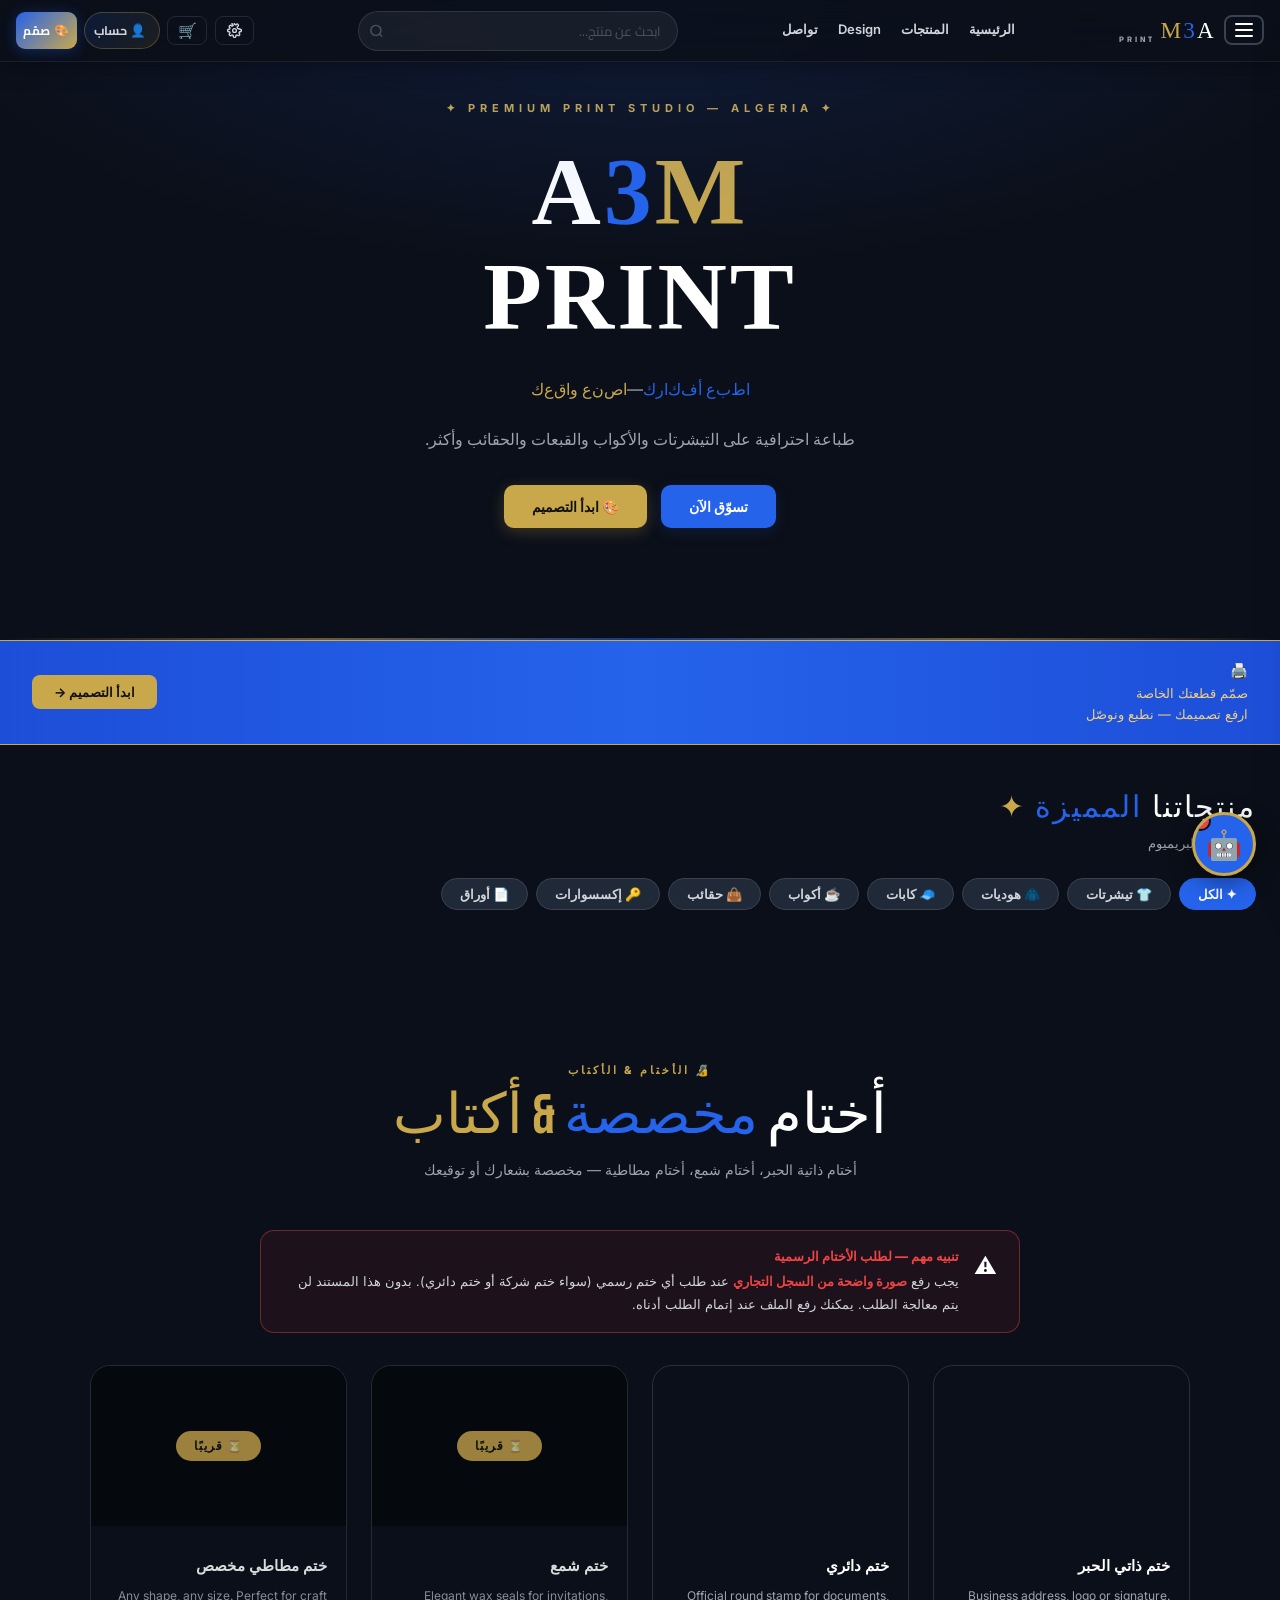
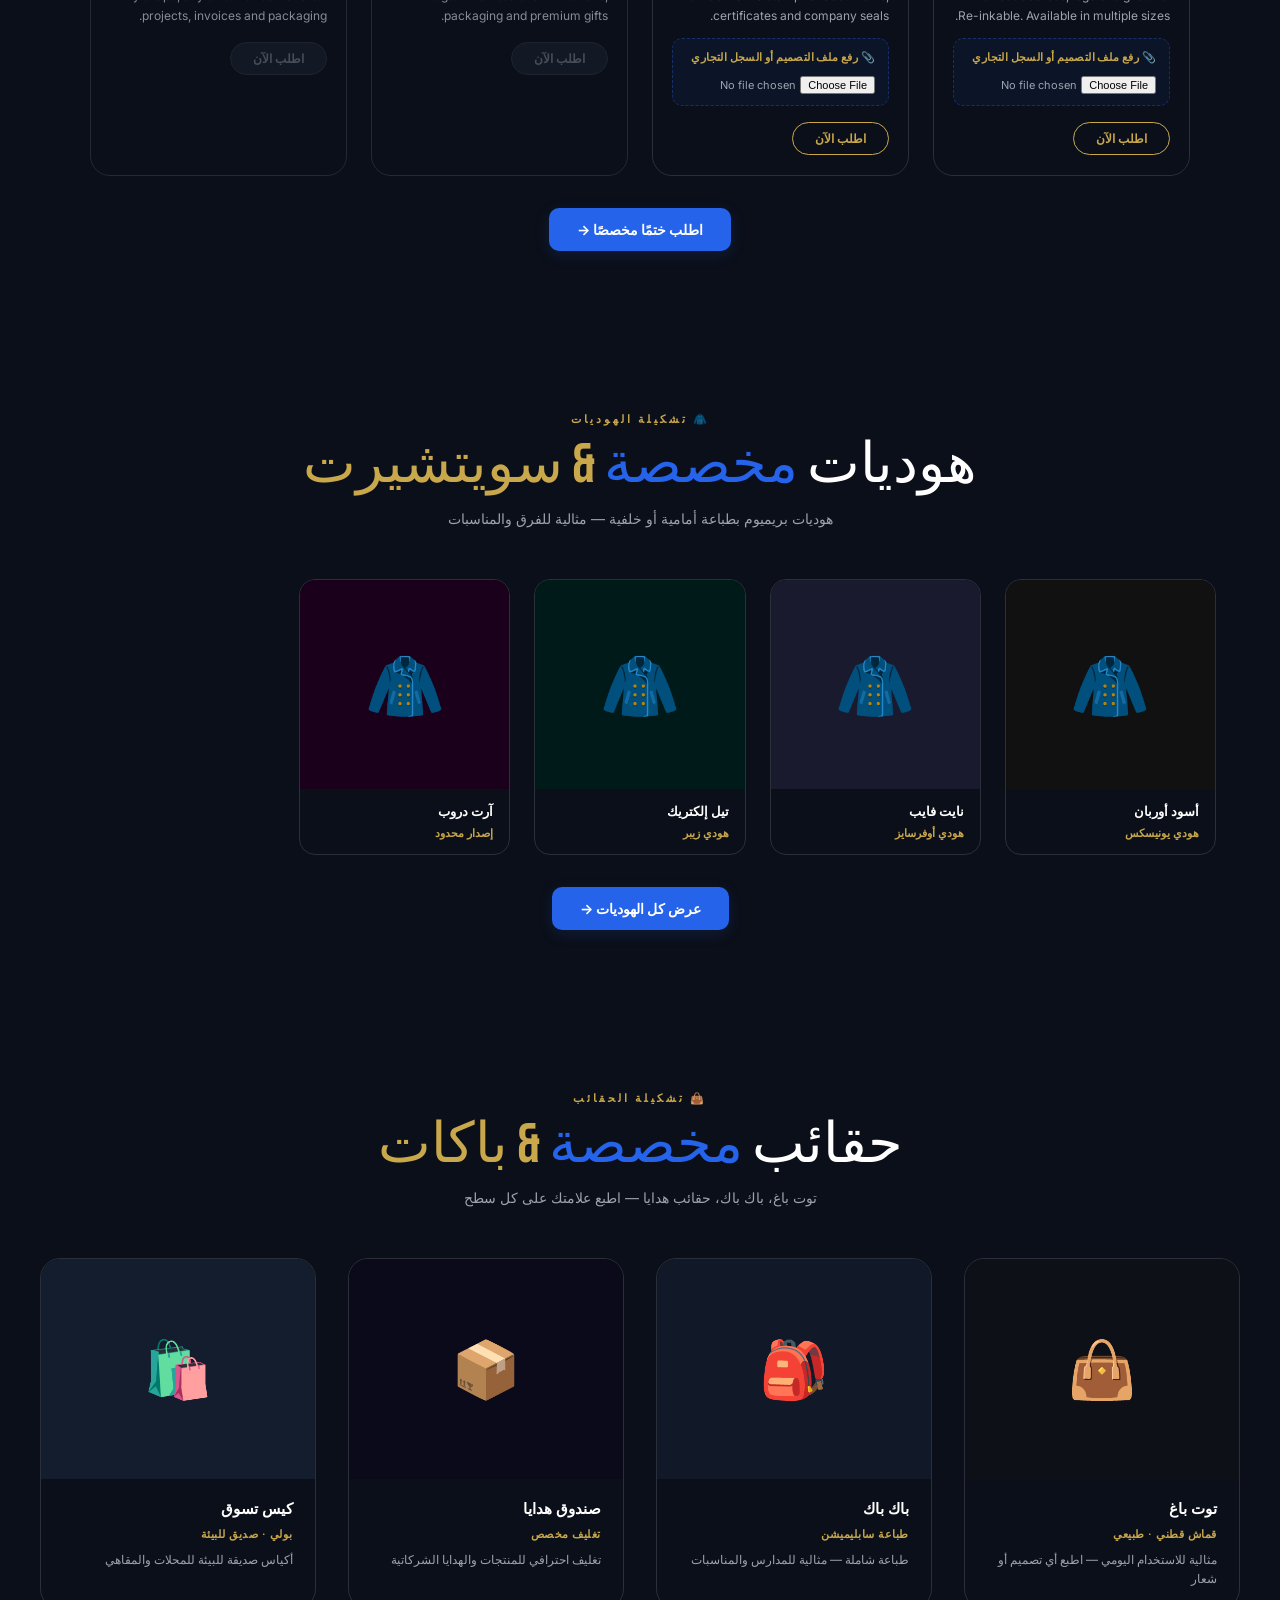
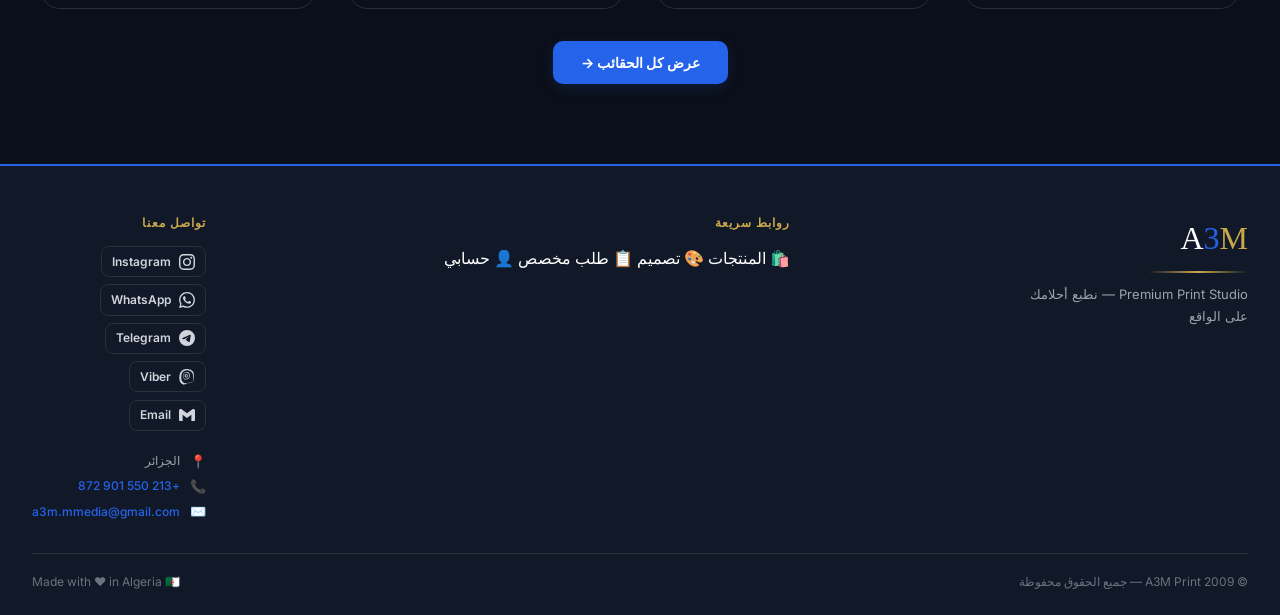
==== commit 0ae3bc73: "Add files via upload" ====
--- a/V4/index.html
+++ b/V4/index.html
@@ -1598,6 +1598,8 @@
 
 <!-- ✅ FIX: إغلاق designer-workspace المفقود -->
 </div>
+<!-- ✅ FIX: إغلاق designerModal المفقود -->
+</div>
 
 <!-- ===== FOOTER ===== -->
 <footer class="footer" id="siteFooter">
